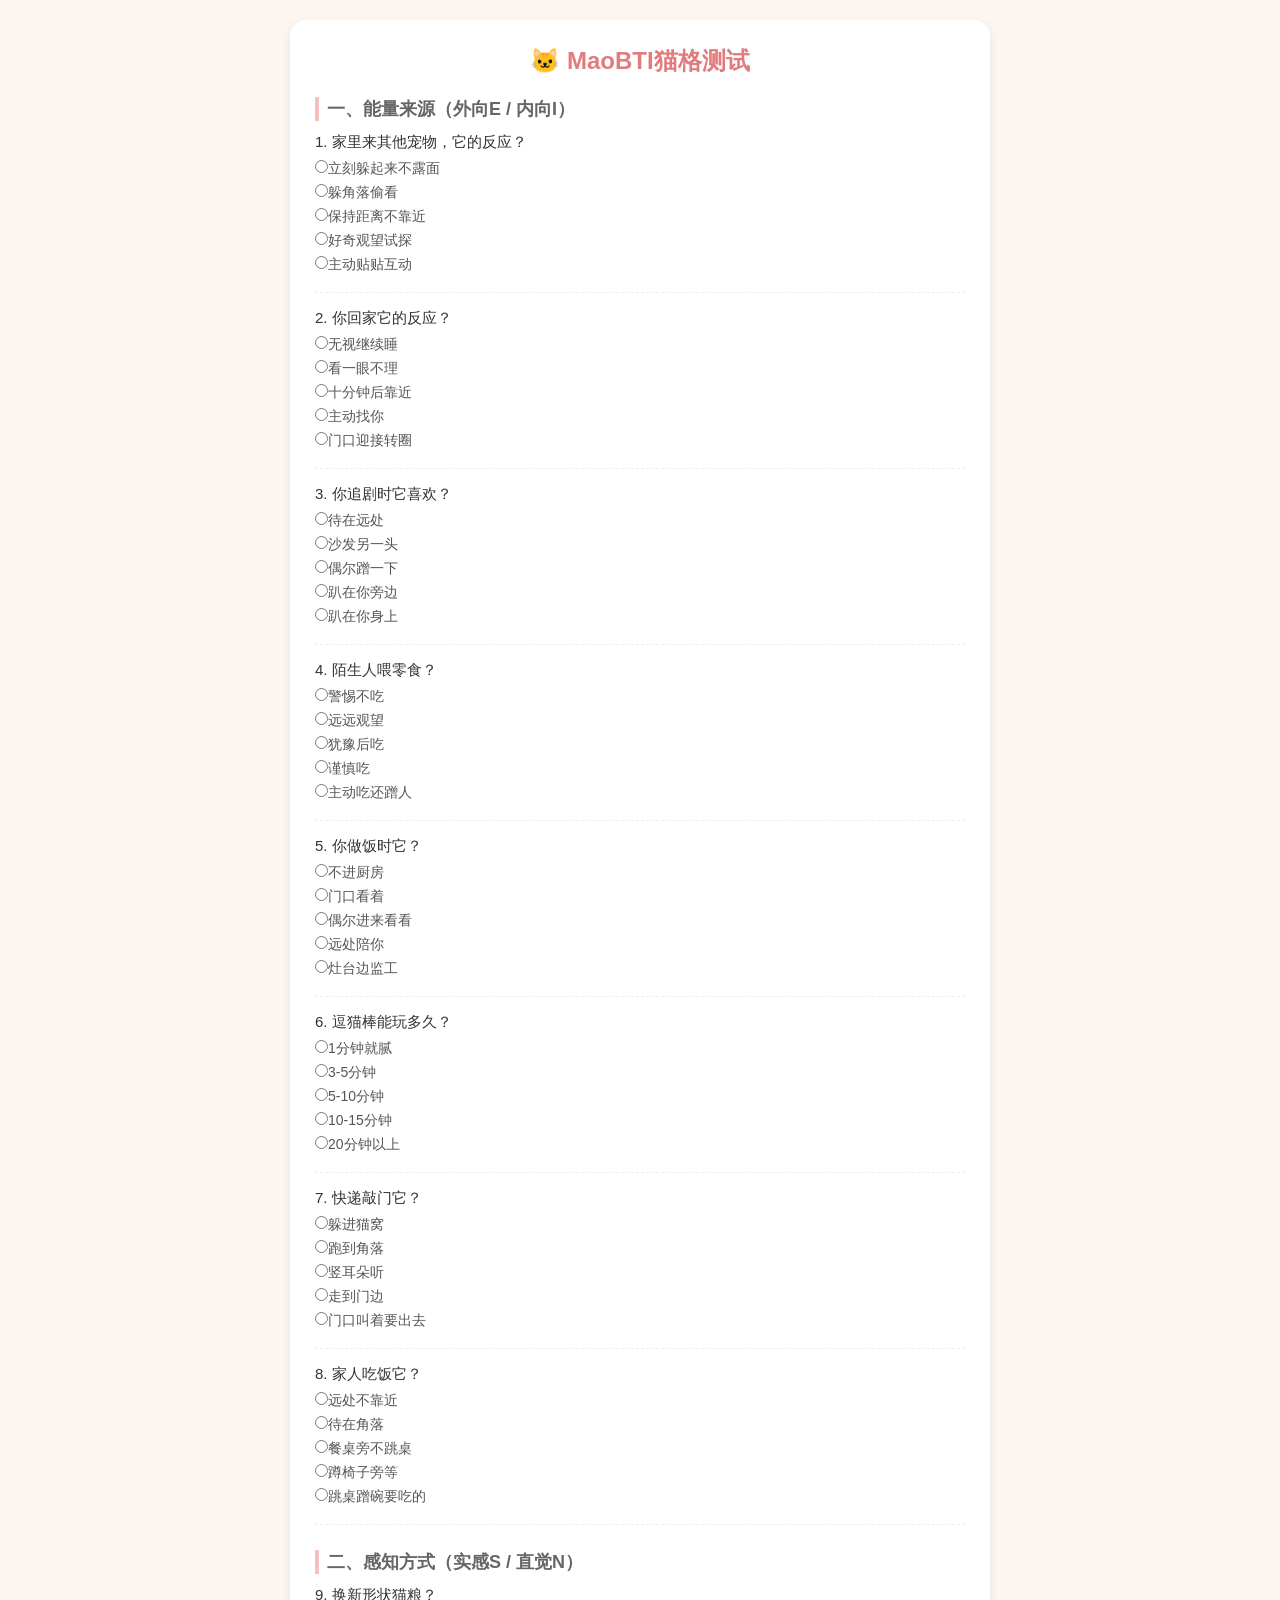
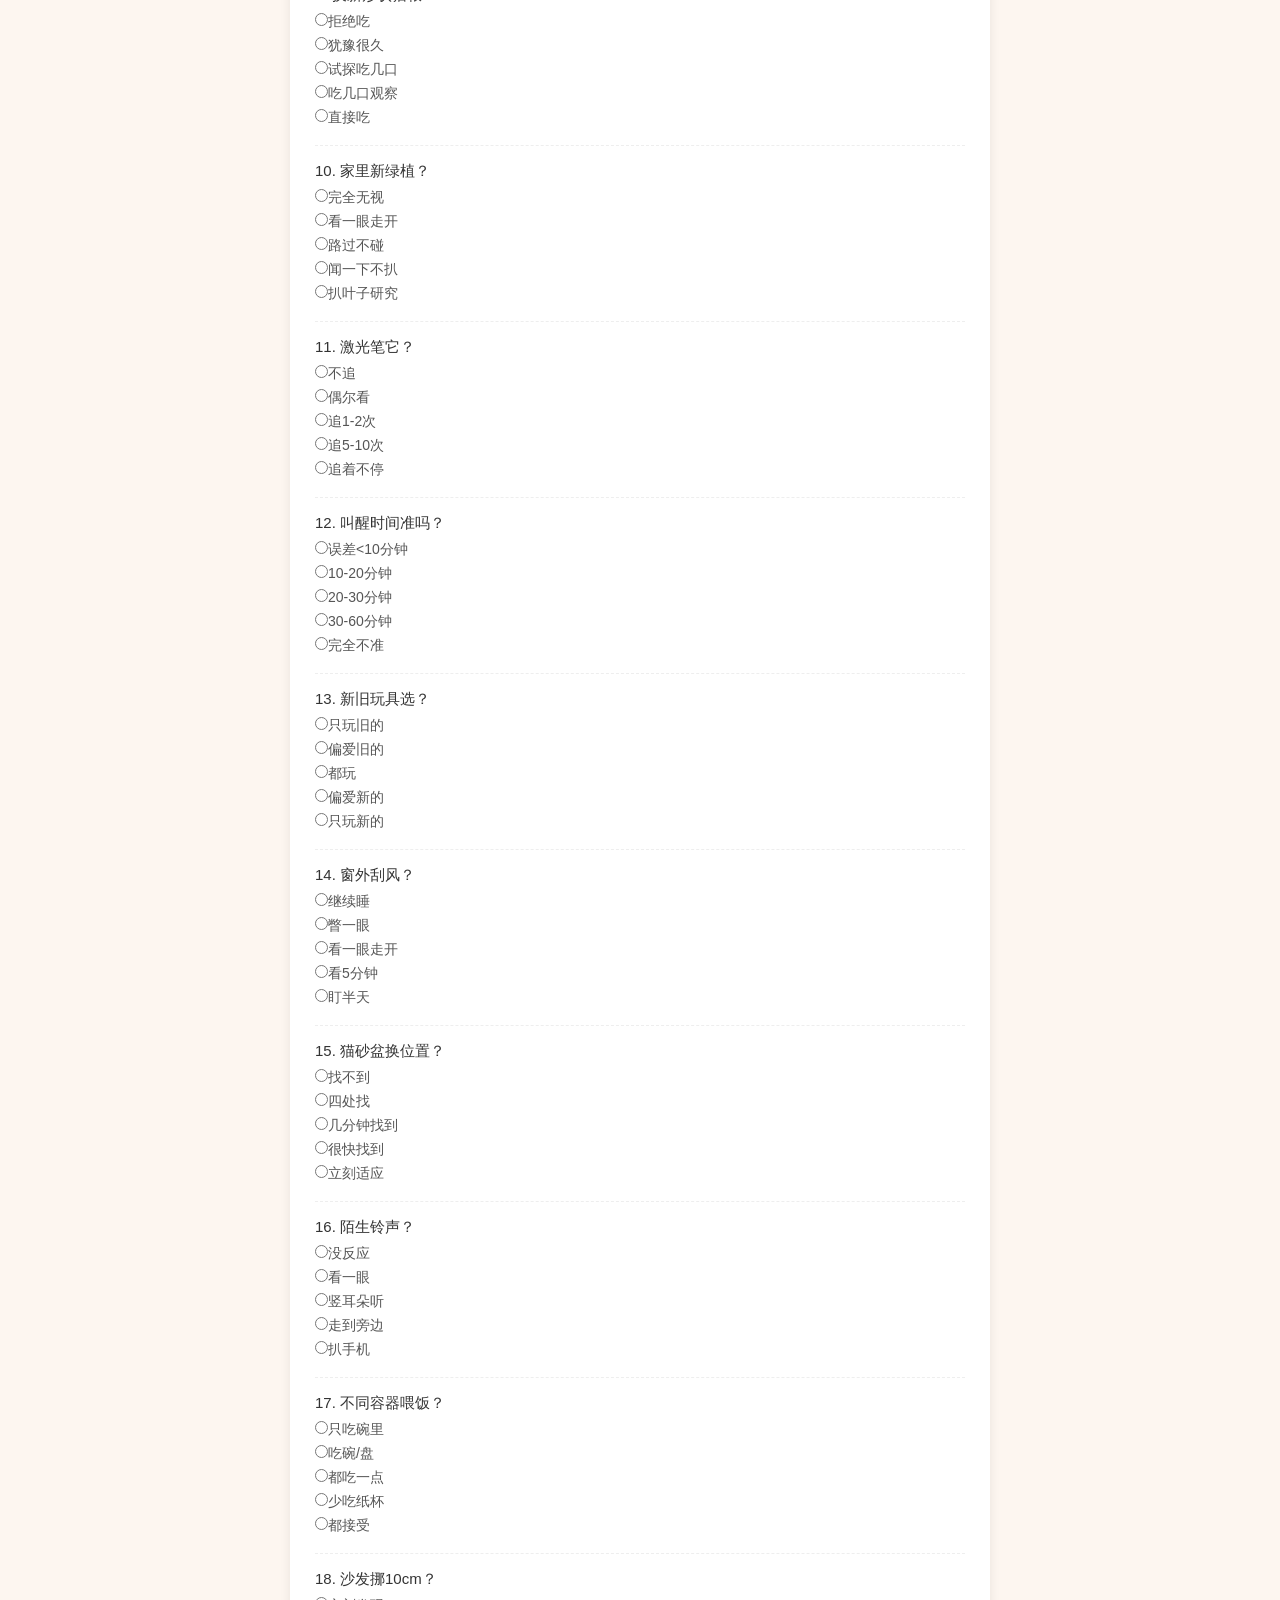
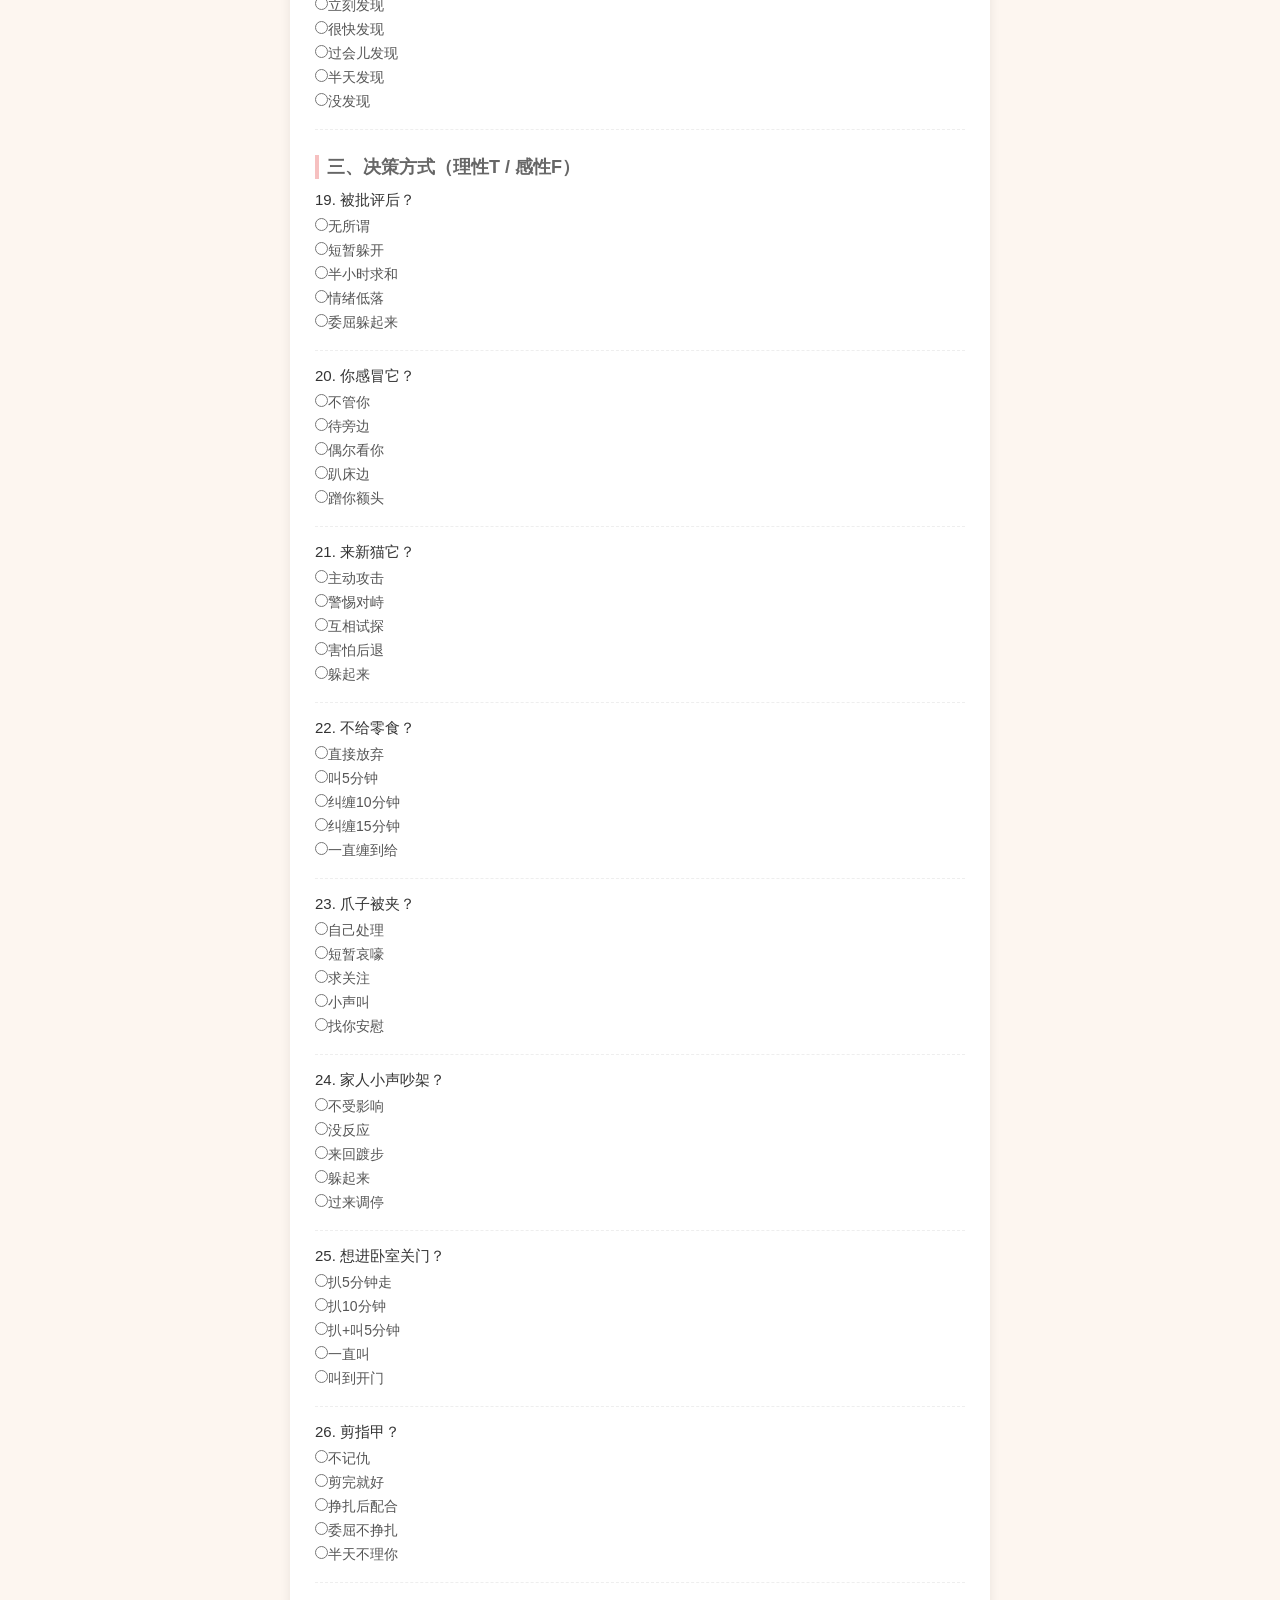
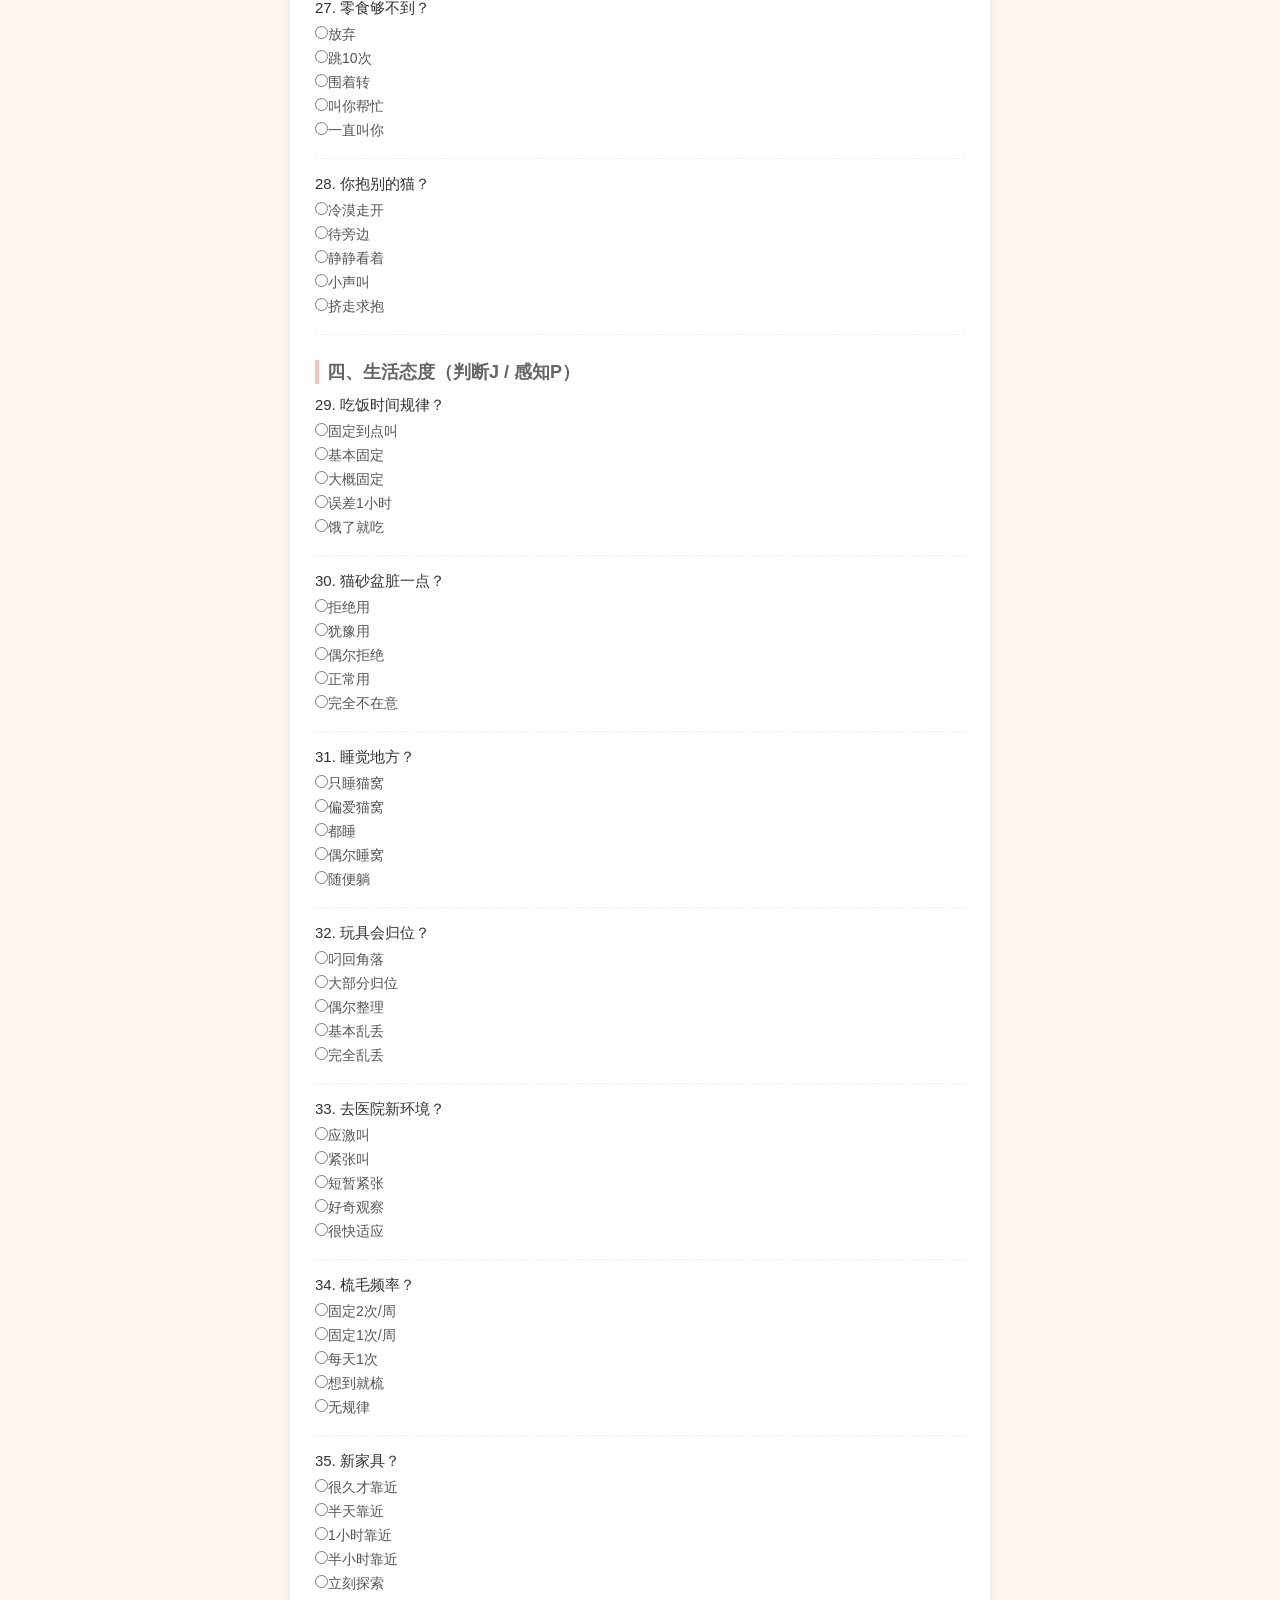
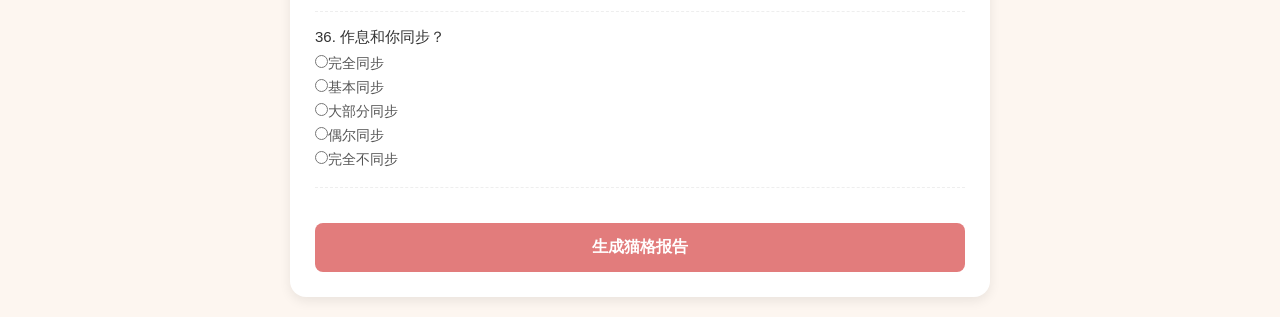
==== index.html @ 95d7d0ea "Add files via upload" ====
<!DOCTYPE html>
<html lang="zh-CN">
<head>
<meta charset="UTF-8">
<meta name="viewport" content="width=device-width, initial-scale=1.0">
<title>MaoBTI猫格测试</title>
<link rel="stylesheet" href="style.css">
</head>
<body>
<div class="box">
<h1>🐱 MaoBTI猫格测试</h1>
<form id="catForm">

<div class="part">
<h2>一、能量来源（外向E / 内向I）</h2>
<div class="q"><p>1. 家里来其他宠物，它的反应？</p>
<label><input type="radio" name="E1" value="1" required>立刻躲起来不露面</label>
<label><input type="radio" name="E1" value="2">躲角落偷看</label>
<label><input type="radio" name="E1" value="3">保持距离不靠近</label>
<label><input type="radio" name="E1" value="4">好奇观望试探</label>
<label><input type="radio" name="E1" value="5">主动贴贴互动</label></div>

<div class="q"><p>2. 你回家它的反应？</p>
<label><input type="radio" name="E2" value="1">无视继续睡</label>
<label><input type="radio" name="E2" value="2">看一眼不理</label>
<label><input type="radio" name="E2" value="3">十分钟后靠近</label>
<label><input type="radio" name="E2" value="4">主动找你</label>
<label><input type="radio" name="E2" value="5">门口迎接转圈</label></div>

<div class="q"><p>3. 你追剧时它喜欢？</p>
<label><input type="radio" name="E3" value="1">待在远处</label>
<label><input type="radio" name="E3" value="2">沙发另一头</label>
<label><input type="radio" name="E3" value="3">偶尔蹭一下</label>
<label><input type="radio" name="E3" value="4">趴在你旁边</label>
<label><input type="radio" name="E3" value="5">趴在你身上</label></div>

<div class="q"><p>4. 陌生人喂零食？</p>
<label><input type="radio" name="E4" value="1">警惕不吃</label>
<label><input type="radio" name="E4" value="2">远远观望</label>
<label><input type="radio" name="E4" value="3">犹豫后吃</label>
<label><input type="radio" name="E4" value="4">谨慎吃</label>
<label><input type="radio" name="E4" value="5">主动吃还蹭人</label></div>

<div class="q"><p>5. 你做饭时它？</p>
<label><input type="radio" name="E5" value="1">不进厨房</label>
<label><input type="radio" name="E5" value="2">门口看着</label>
<label><input type="radio" name="E5" value="3">偶尔进来看看</label>
<label><input type="radio" name="E5" value="4">远处陪你</label>
<label><input type="radio" name="E5" value="5">灶台边监工</label></div>

<div class="q"><p>6. 逗猫棒能玩多久？</p>
<label><input type="radio" name="E6" value="1">1分钟就腻</label>
<label><input type="radio" name="E6" value="2">3-5分钟</label>
<label><input type="radio" name="E6" value="3">5-10分钟</label>
<label><input type="radio" name="E6" value="4">10-15分钟</label>
<label><input type="radio" name="E6" value="5">20分钟以上</label></div>

<div class="q"><p>7. 快递敲门它？</p>
<label><input type="radio" name="E7" value="1">躲进猫窝</label>
<label><input type="radio" name="E7" value="2">跑到角落</label>
<label><input type="radio" name="E7" value="3">竖耳朵听</label>
<label><input type="radio" name="E7" value="4">走到门边</label>
<label><input type="radio" name="E7" value="5">门口叫着要出去</label></div>

<div class="q"><p>8. 家人吃饭它？</p>
<label><input type="radio" name="E8" value="1">远处不靠近</label>
<label><input type="radio" name="E8" value="2">待在角落</label>
<label><input type="radio" name="E8" value="3">餐桌旁不跳桌</label>
<label><input type="radio" name="E8" value="4">蹲椅子旁等</label>
<label><input type="radio" name="E8" value="5">跳桌蹭碗要吃的</label></div>
</div>

<div class="part">
<h2>二、感知方式（实感S / 直觉N）</h2>
<div class="q"><p>9. 换新形状猫粮？</p>
<label><input type="radio" name="S1" value="1">拒绝吃</label>
<label><input type="radio" name="S1" value="2">犹豫很久</label>
<label><input type="radio" name="S1" value="3">试探吃几口</label>
<label><input type="radio" name="S1" value="4">吃几口观察</label>
<label><input type="radio" name="S1" value="5">直接吃</label></div>

<div class="q"><p>10. 家里新绿植？</p>
<label><input type="radio" name="S2" value="1">完全无视</label>
<label><input type="radio" name="S2" value="2">看一眼走开</label>
<label><input type="radio" name="S2" value="3">路过不碰</label>
<label><input type="radio" name="S2" value="4">闻一下不扒</label>
<label><input type="radio" name="S2" value="5">扒叶子研究</label></div>

<div class="q"><p>11. 激光笔它？</p>
<label><input type="radio" name="S3" value="1">不追</label>
<label><input type="radio" name="S3" value="2">偶尔看</label>
<label><input type="radio" name="S3" value="3">追1-2次</label>
<label><input type="radio" name="S3" value="4">追5-10次</label>
<label><input type="radio" name="S3" value="5">追着不停</label></div>

<div class="q"><p>12. 叫醒时间准吗？</p>
<label><input type="radio" name="S4" value="1">误差&lt;10分钟</label>
<label><input type="radio" name="S4" value="2">10-20分钟</label>
<label><input type="radio" name="S4" value="3">20-30分钟</label>
<label><input type="radio" name="S4" value="4">30-60分钟</label>
<label><input type="radio" name="S4" value="5">完全不准</label></div>

<div class="q"><p>13. 新旧玩具选？</p>
<label><input type="radio" name="S5" value="1">只玩旧的</label>
<label><input type="radio" name="S5" value="2">偏爱旧的</label>
<label><input type="radio" name="S5" value="3">都玩</label>
<label><input type="radio" name="S5" value="4">偏爱新的</label>
<label><input type="radio" name="S5" value="5">只玩新的</label></div>

<div class="q"><p>14. 窗外刮风？</p>
<label><input type="radio" name="S6" value="1">继续睡</label>
<label><input type="radio" name="S6" value="2">瞥一眼</label>
<label><input type="radio" name="S6" value="3">看一眼走开</label>
<label><input type="radio" name="S6" value="4">看5分钟</label>
<label><input type="radio" name="S6" value="5">盯半天</label></div>

<div class="q"><p>15. 猫砂盆换位置？</p>
<label><input type="radio" name="S7" value="1">找不到</label>
<label><input type="radio" name="S7" value="2">四处找</label>
<label><input type="radio" name="S7" value="3">几分钟找到</label>
<label><input type="radio" name="S7" value="4">很快找到</label>
<label><input type="radio" name="S7" value="5">立刻适应</label></div>

<div class="q"><p>16. 陌生铃声？</p>
<label><input type="radio" name="S8" value="1">没反应</label>
<label><input type="radio" name="S8" value="2">看一眼</label>
<label><input type="radio" name="S8" value="3">竖耳朵听</label>
<label><input type="radio" name="S8" value="4">走到旁边</label>
<label><input type="radio" name="S8" value="5">扒手机</label></div>

<div class="q"><p>17. 不同容器喂饭？</p>
<label><input type="radio" name="S9" value="1">只吃碗里</label>
<label><input type="radio" name="S9" value="2">吃碗/盘</label>
<label><input type="radio" name="S9" value="3">都吃一点</label>
<label><input type="radio" name="S9" value="4">少吃纸杯</label>
<label><input type="radio" name="S9" value="5">都接受</label></div>

<div class="q"><p>18. 沙发挪10cm？</p>
<label><input type="radio" name="S10" value="1">立刻发现</label>
<label><input type="radio" name="S10" value="2">很快发现</label>
<label><input type="radio" name="S10" value="3">过会儿发现</label>
<label><input type="radio" name="S10" value="4">半天发现</label>
<label><input type="radio" name="S10" value="5">没发现</label></div>
</div>

<div class="part">
<h2>三、决策方式（理性T / 感性F）</h2>
<div class="q"><p>19. 被批评后？</p>
<label><input type="radio" name="T1" value="1">无所谓</label>
<label><input type="radio" name="T1" value="2">短暂躲开</label>
<label><input type="radio" name="T1" value="3">半小时求和</label>
<label><input type="radio" name="T1" value="4">情绪低落</label>
<label><input type="radio" name="T1" value="5">委屈躲起来</label></div>

<div class="q"><p>20. 你感冒它？</p>
<label><input type="radio" name="T2" value="1">不管你</label>
<label><input type="radio" name="T2" value="2">待旁边</label>
<label><input type="radio" name="T2" value="3">偶尔看你</label>
<label><input type="radio" name="T2" value="4">趴床边</label>
<label><input type="radio" name="T2" value="5">蹭你额头</label></div>

<div class="q"><p>21. 来新猫它？</p>
<label><input type="radio" name="T3" value="1">主动攻击</label>
<label><input type="radio" name="T3" value="2">警惕对峙</label>
<label><input type="radio" name="T3" value="3">互相试探</label>
<label><input type="radio" name="T3" value="4">害怕后退</label>
<label><input type="radio" name="T3" value="5">躲起来</label></div>

<div class="q"><p>22. 不给零食？</p>
<label><input type="radio" name="T4" value="1">直接放弃</label>
<label><input type="radio" name="T4" value="2">叫5分钟</label>
<label><input type="radio" name="T4" value="3">纠缠10分钟</label>
<label><input type="radio" name="T4" value="4">纠缠15分钟</label>
<label><input type="radio" name="T4" value="5">一直缠到给</label></div>

<div class="q"><p>23. 爪子被夹？</p>
<label><input type="radio" name="T5" value="1">自己处理</label>
<label><input type="radio" name="T5" value="2">短暂哀嚎</label>
<label><input type="radio" name="T5" value="3">求关注</label>
<label><input type="radio" name="T5" value="4">小声叫</label>
<label><input type="radio" name="T5" value="5">找你安慰</label></div>

<div class="q"><p>24. 家人小声吵架？</p>
<label><input type="radio" name="T6" value="1">不受影响</label>
<label><input type="radio" name="T6" value="2">没反应</label>
<label><input type="radio" name="T6" value="3">来回踱步</label>
<label><input type="radio" name="T6" value="4">躲起来</label>
<label><input type="radio" name="T6" value="5">过来调停</label></div>

<div class="q"><p>25. 想进卧室关门？</p>
<label><input type="radio" name="T7" value="1">扒5分钟走</label>
<label><input type="radio" name="T7" value="2">扒10分钟</label>
<label><input type="radio" name="T7" value="3">扒+叫5分钟</label>
<label><input type="radio" name="T7" value="4">一直叫</label>
<label><input type="radio" name="T7" value="5">叫到开门</label></div>

<div class="q"><p>26. 剪指甲？</p>
<label><input type="radio" name="T8" value="1">不记仇</label>
<label><input type="radio" name="T8" value="2">剪完就好</label>
<label><input type="radio" name="T8" value="3">挣扎后配合</label>
<label><input type="radio" name="T8" value="4">委屈不挣扎</label>
<label><input type="radio" name="T8" value="5">半天不理你</label></div>

<div class="q"><p>27. 零食够不到？</p>
<label><input type="radio" name="T9" value="1">放弃</label>
<label><input type="radio" name="T9" value="2">跳10次</label>
<label><input type="radio" name="T9" value="3">围着转</label>
<label><input type="radio" name="T9" value="4">叫你帮忙</label>
<label><input type="radio" name="T9" value="5">一直叫你</label></div>

<div class="q"><p>28. 你抱别的猫？</p>
<label><input type="radio" name="T10" value="1">冷漠走开</label>
<label><input type="radio" name="T10" value="2">待旁边</label>
<label><input type="radio" name="T10" value="3">静静看着</label>
<label><input type="radio" name="T10" value="4">小声叫</label>
<label><input type="radio" name="T10" value="5">挤走求抱</label></div>
</div>

<div class="part">
<h2>四、生活态度（判断J / 感知P）</h2>
<div class="q"><p>29. 吃饭时间规律？</p>
<label><input type="radio" name="J1" value="1">固定到点叫</label>
<label><input type="radio" name="J1" value="2">基本固定</label>
<label><input type="radio" name="J1" value="3">大概固定</label>
<label><input type="radio" name="J1" value="4">误差1小时</label>
<label><input type="radio" name="J1" value="5">饿了就吃</label></div>

<div class="q"><p>30. 猫砂盆脏一点？</p>
<label><input type="radio" name="J2" value="1">拒绝用</label>
<label><input type="radio" name="J2" value="2">犹豫用</label>
<label><input type="radio" name="J2" value="3">偶尔拒绝</label>
<label><input type="radio" name="J2" value="4">正常用</label>
<label><input type="radio" name="J2" value="5">完全不在意</label></div>

<div class="q"><p>31. 睡觉地方？</p>
<label><input type="radio" name="J3" value="1">只睡猫窝</label>
<label><input type="radio" name="J3" value="2">偏爱猫窝</label>
<label><input type="radio" name="J3" value="3">都睡</label>
<label><input type="radio" name="J3" value="4">偶尔睡窝</label>
<label><input type="radio" name="J3" value="5">随便躺</label></div>

<div class="q"><p>32. 玩具会归位？</p>
<label><input type="radio" name="J4" value="1">叼回角落</label>
<label><input type="radio" name="J4" value="2">大部分归位</label>
<label><input type="radio" name="J4" value="3">偶尔整理</label>
<label><input type="radio" name="J4" value="4">基本乱丢</label>
<label><input type="radio" name="J4" value="5">完全乱丢</label></div>

<div class="q"><p>33. 去医院新环境？</p>
<label><input type="radio" name="J5" value="1">应激叫</label>
<label><input type="radio" name="J5" value="2">紧张叫</label>
<label><input type="radio" name="J5" value="3">短暂紧张</label>
<label><input type="radio" name="J5" value="4">好奇观察</label>
<label><input type="radio" name="J5" value="5">很快适应</label></div>

<div class="q"><p>34. 梳毛频率？</p>
<label><input type="radio" name="J6" value="1">固定2次/周</label>
<label><input type="radio" name="J6" value="2">固定1次/周</label>
<label><input type="radio" name="J6" value="3">每天1次</label>
<label><input type="radio" name="J6" value="4">想到就梳</label>
<label><input type="radio" name="J6" value="5">无规律</label></div>

<div class="q"><p>35. 新家具？</p>
<label><input type="radio" name="J7" value="1">很久才靠近</label>
<label><input type="radio" name="J7" value="2">半天靠近</label>
<label><input type="radio" name="J7" value="3">1小时靠近</label>
<label><input type="radio" name="J7" value="4">半小时靠近</label>
<label><input type="radio" name="J7" value="5">立刻探索</label></div>

<div class="q"><p>36. 作息和你同步？</p>
<label><input type="radio" name="J8" value="1">完全同步</label>
<label><input type="radio" name="J8" value="2">基本同步</label>
<label><input type="radio" name="J8" value="3">大部分同步</label>
<label><input type="radio" name="J8" value="4">偶尔同步</label>
<label><input type="radio" name="J8" value="5">完全不同步</label></div>
</div>

<button type="submit" class="submitBtn">生成猫格报告</button>
</form>
</div>
<script src="script.js"></script>
</body>
</html>
---- style.css ----
* {margin:0;padding:0;box-sizing:border-box;font-family:"PingFang SC","微软雅黑",sans-serif}
body {background:#fdf6f0;padding:20px 10px}
.box {max-width:700px;margin:0 auto;background:white;padding:25px;border-radius:16px;box-shadow:0 4px 12px rgba(0,0,0,0.08)}
.hide {display:none}
h1 {text-align:center;color:#e27c7c;margin-bottom:20px;font-size:24px}
.part {margin-bottom:25px}
.part h2 {color:#666;font-size:18px;margin-bottom:12px;padding-left:8px;border-left:4px solid #f6c0c0}
.q {margin-bottom:16px;padding-bottom:12px;border-bottom:1px dashed #eee}
.q p {color:#333;font-weight:500;margin-bottom:8px;font-size:15px}
.q label {display:block;margin:6px 0;color:#555;font-size:14px;cursor:pointer}
.submitBtn,.resetBtn {width:100%;background:#e27c7c;color:white;border:none;padding:14px;border-radius:8px;font-size:16px;font-weight:bold;cursor:pointer;margin-top:10px}
.submitBtn:hover,.resetBtn:hover {background:#d16666}
.resultCard {text-align:center}
.percentTxt {color:#999;margin:8px 0 20px;font-size:15px}
.bars {margin:20px 0}
.barItem {display:flex;align-items:center;margin:10px 0;font-size:14px}
.barItem span:first-child {width:40px;text-align:left;color:#666}
.barBg {flex:1;height:12px;background:#f0f0f0;border-radius:6px;margin:0 10px;overflow:hidden}
.bar {height:100%;background:#f6c0c0;border-radius:6px;transition:width 0.6s ease}
.barItem span:last-child {width:40px;text-align:right;color:#e27c7c;font-weight:bold}
.descBox,.suggestBox {background:#fef5f0;padding:15px;border-radius:8px;margin:15px 0;text-align:left}
.descBox h3,.suggestBox h3 {color:#e27c7c;margin-bottom:8px;font-size:16px}
.descBox p,.suggestBox p {color:#555;line-height:1.6;font-size:14px}
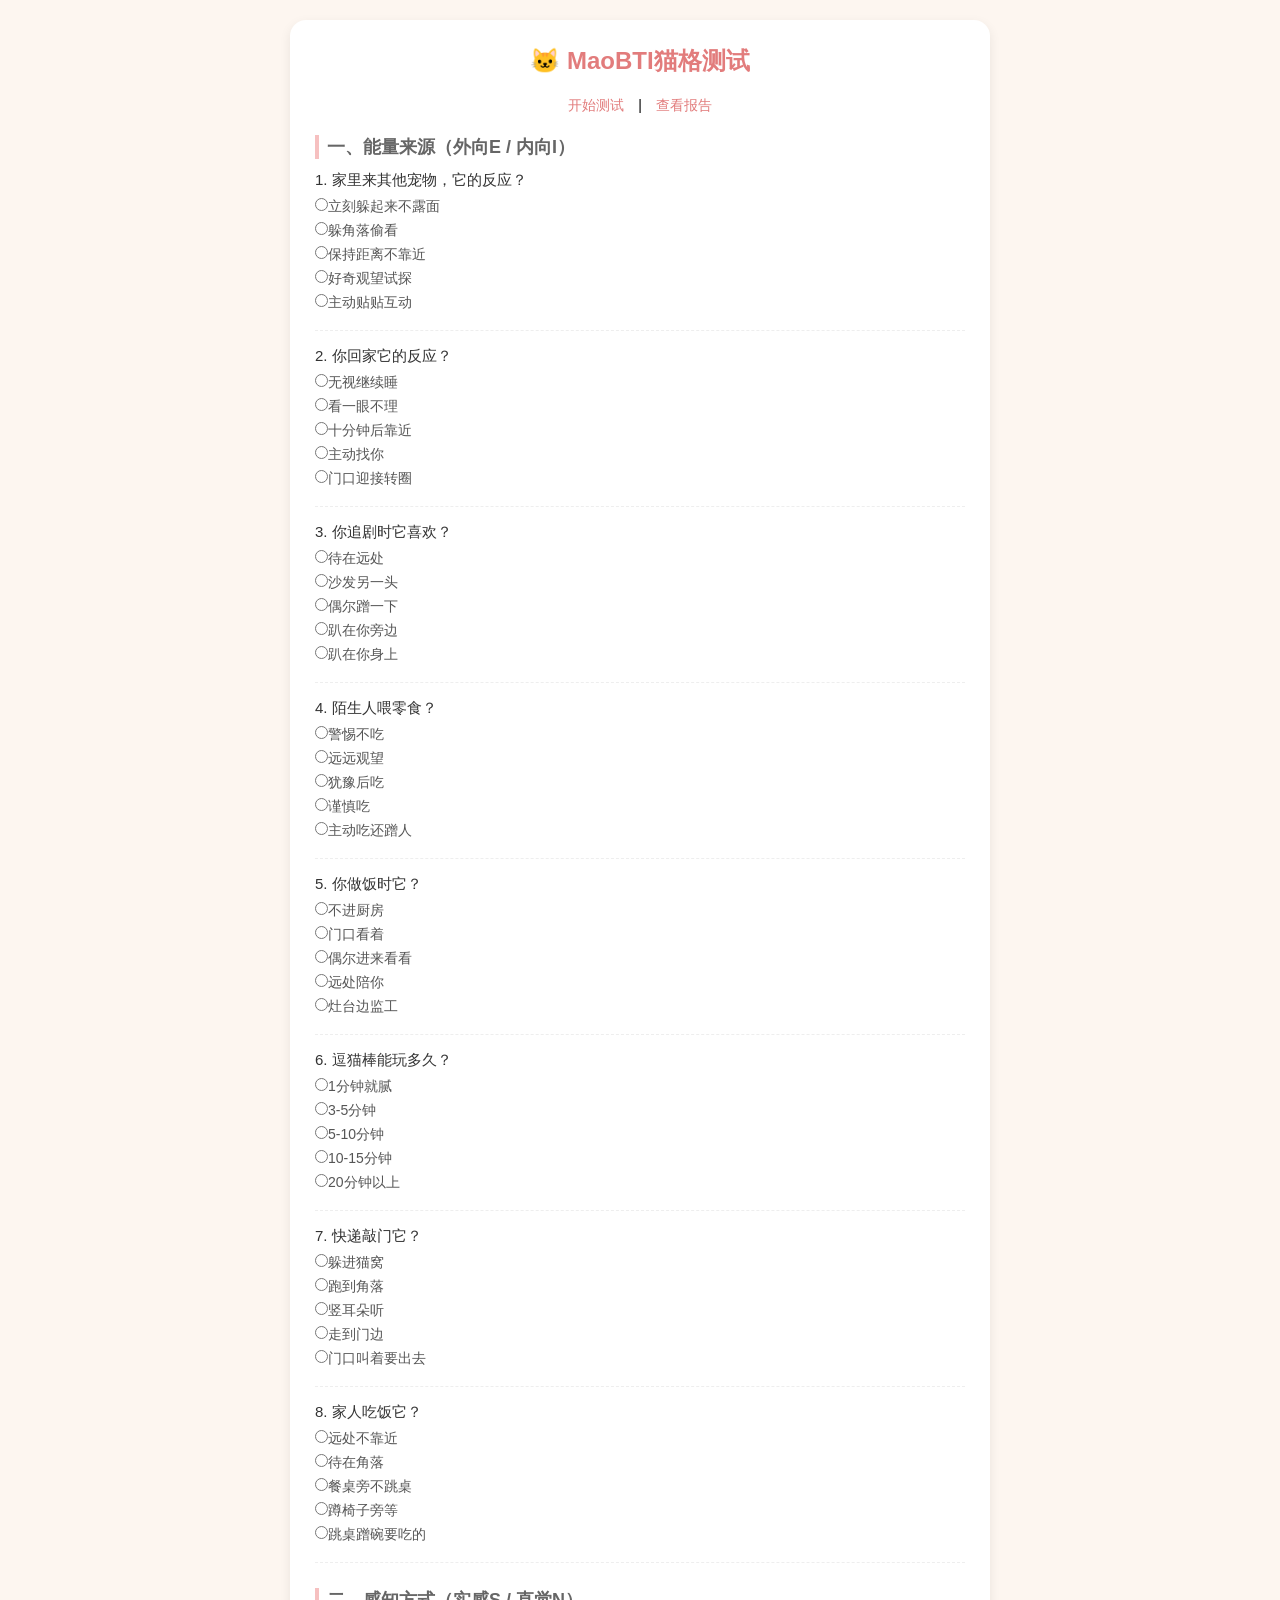
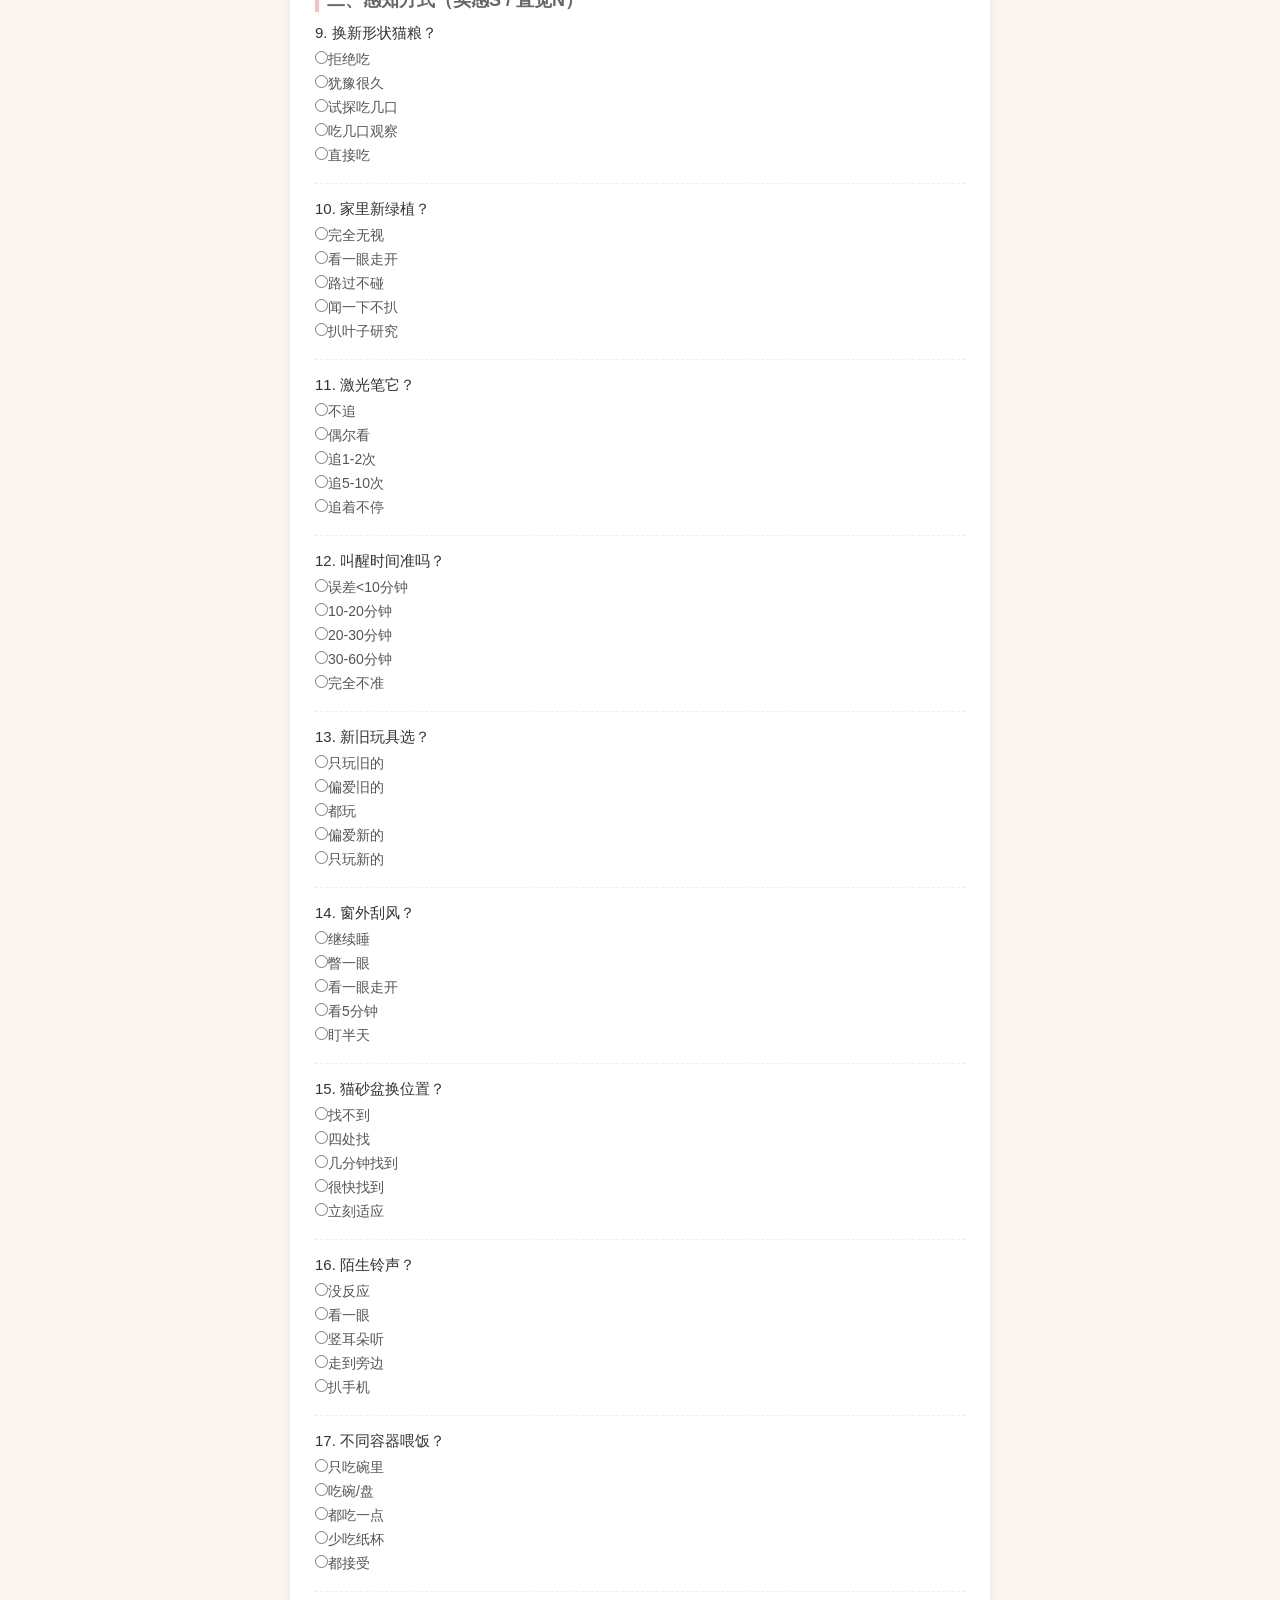
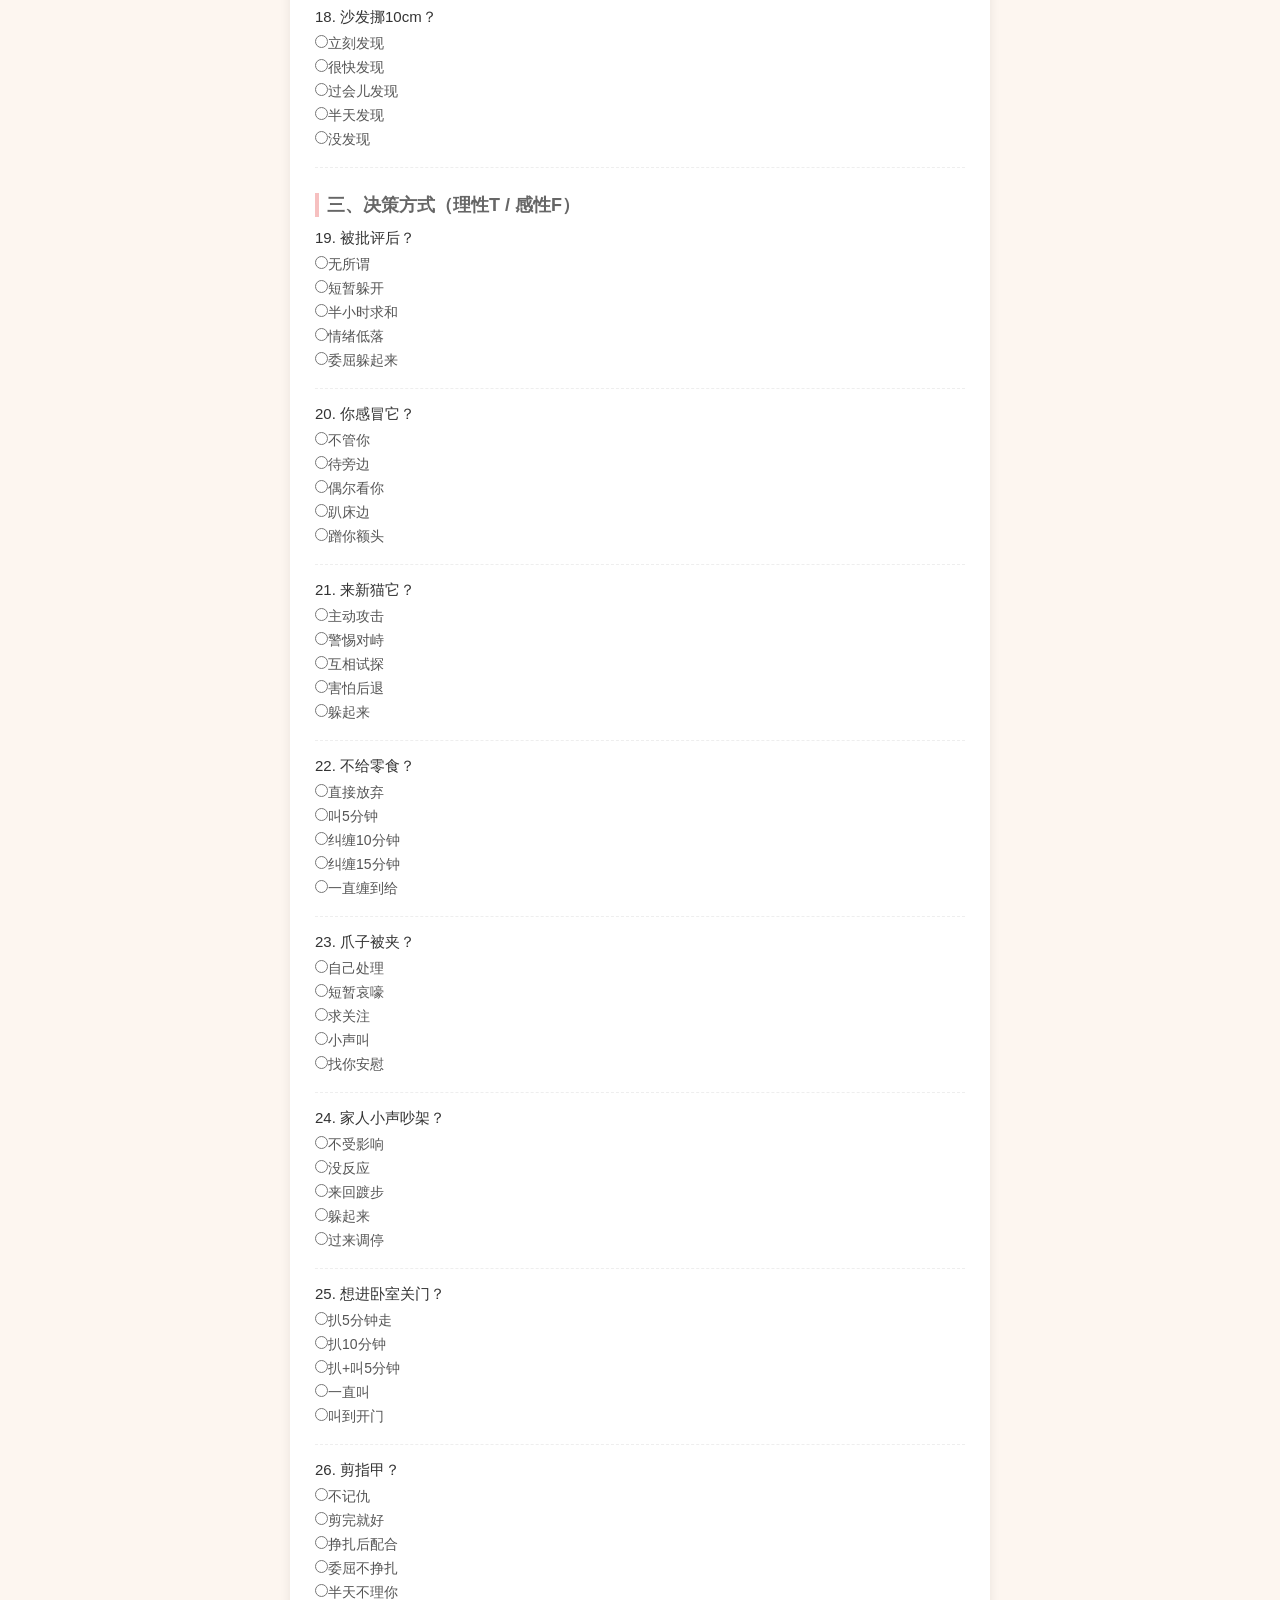
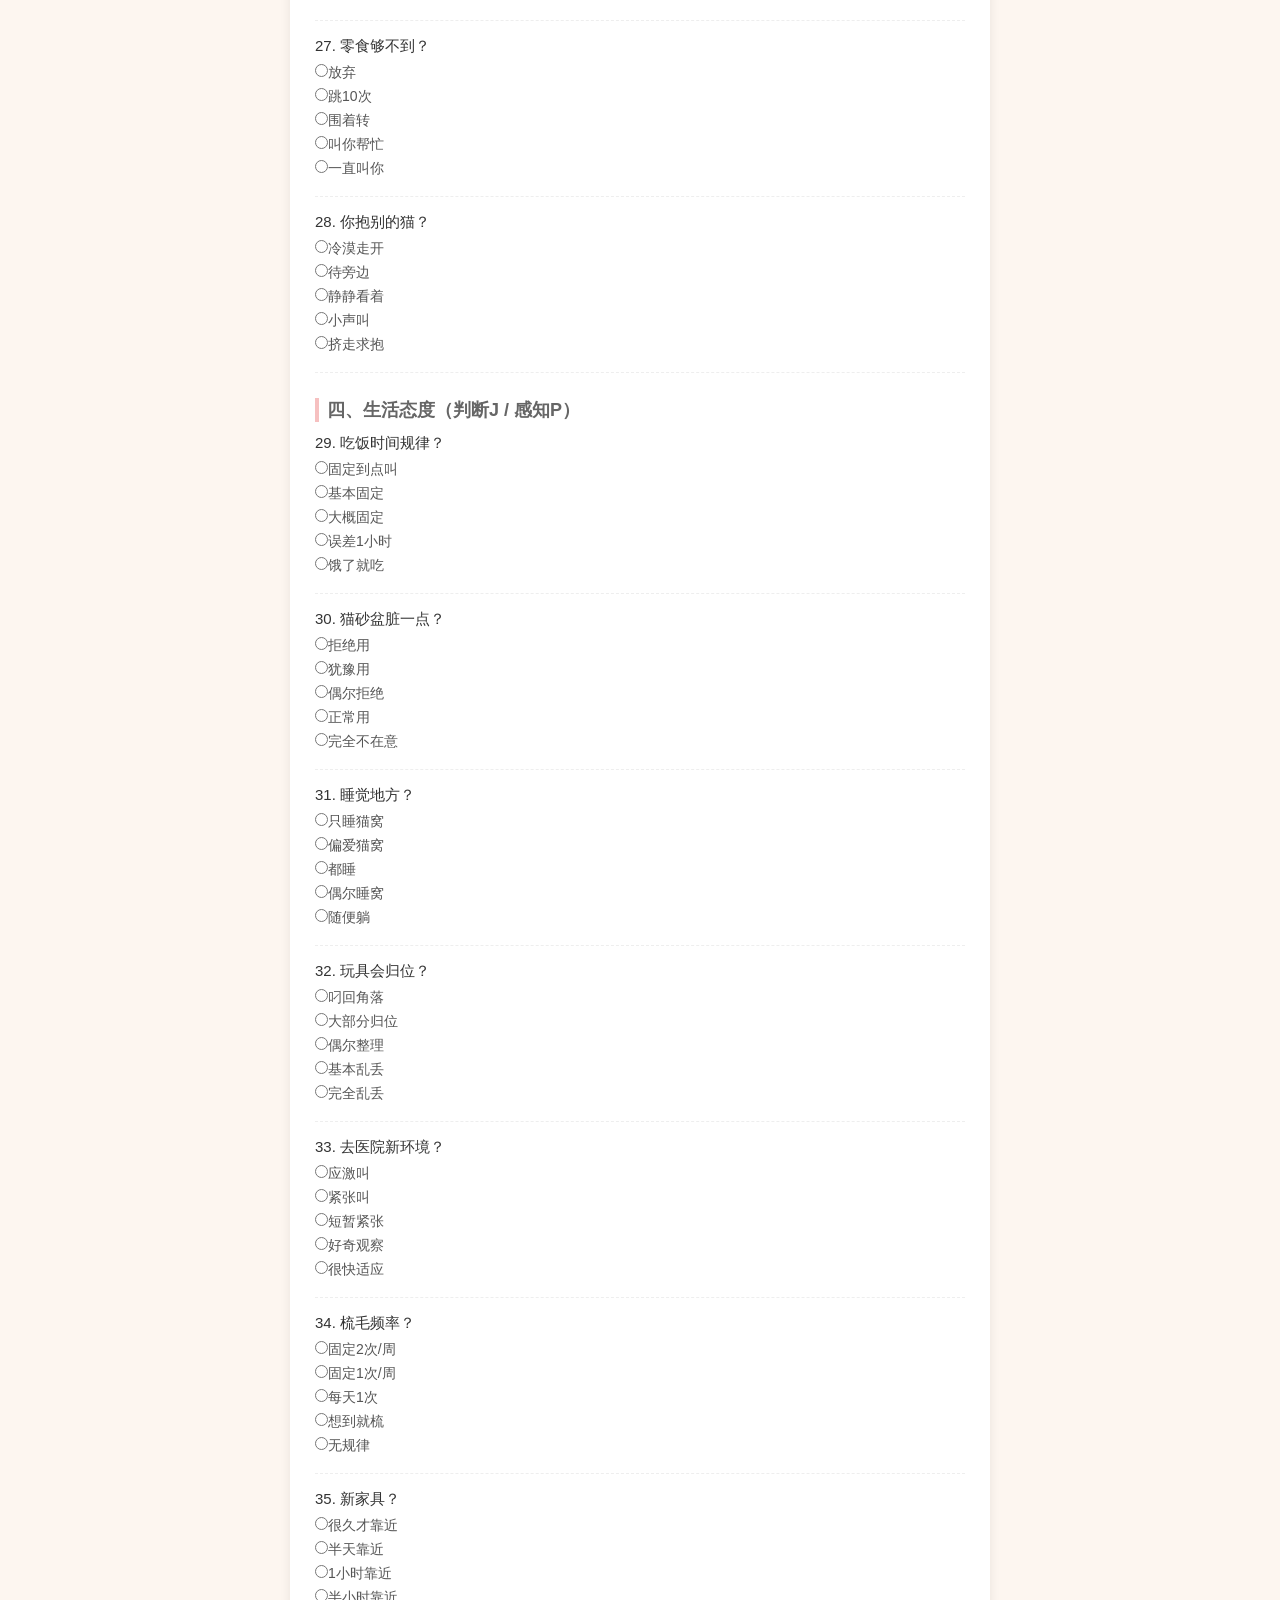
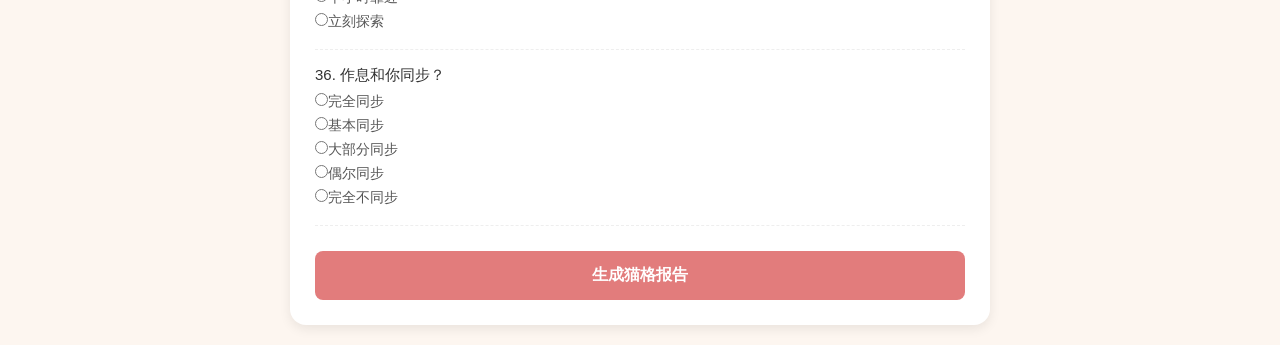
==== commit 43631f8f: "Add files via upload" ====
--- a/index.html
+++ b/index.html
@@ -8,275 +8,70 @@
 </head>
 <body>
 <div class="box">
-<h1>🐱 MaoBTI猫格测试</h1>
-<form id="catForm">
+  <h1>🐱 MaoBTI猫格测试</h1>
 
-<div class="part">
-<h2>一、能量来源（外向E / 内向I）</h2>
-<div class="q"><p>1. 家里来其他宠物，它的反应？</p>
-<label><input type="radio" name="E1" value="1" required>立刻躲起来不露面</label>
-<label><input type="radio" name="E1" value="2">躲角落偷看</label>
-<label><input type="radio" name="E1" value="3">保持距离不靠近</label>
-<label><input type="radio" name="E1" value="4">好奇观望试探</label>
-<label><input type="radio" name="E1" value="5">主动贴贴互动</label></div>
+  <!-- 导航（按你查到的标准格式） -->
+  <nav>
+    <a href="index.html">开始测试</a> |
+    <a href="result.html">查看报告</a>
+  </nav>
 
-<div class="q"><p>2. 你回家它的反应？</p>
-<label><input type="radio" name="E2" value="1">无视继续睡</label>
-<label><input type="radio" name="E2" value="2">看一眼不理</label>
-<label><input type="radio" name="E2" value="3">十分钟后靠近</label>
-<label><input type="radio" name="E2" value="4">主动找你</label>
-<label><input type="radio" name="E2" value="5">门口迎接转圈</label></div>
+  <form id="catForm">
+    <div class="part">
+      <h2>一、能量来源（外向E / 内向I）</h2>
+      <div class="q"><p>1. 家里来其他宠物，它的反应？</p><label><input type="radio" name="E1" value="1" required>立刻躲起来不露面</label><label><input type="radio" name="E1" value="2">躲角落偷看</label><label><input type="radio" name="E1" value="3">保持距离不靠近</label><label><input type="radio" name="E1" value="4">好奇观望试探</label><label><input type="radio" name="E1" value="5">主动贴贴互动</label></div>
+      <div class="q"><p>2. 你回家它的反应？</p><label><input type="radio" name="E2" value="1">无视继续睡</label><label><input type="radio" name="E2" value="2">看一眼不理</label><label><input type="radio" name="E2" value="3">十分钟后靠近</label><label><input type="radio" name="E2" value="4">主动找你</label><label><input type="radio" name="E2" value="5">门口迎接转圈</label></div>
+      <div class="q"><p>3. 你追剧时它喜欢？</p><label><input type="radio" name="E3" value="1">待在远处</label><label><input type="radio" name="E3" value="2">沙发另一头</label><label><input type="radio" name="E3" value="3">偶尔蹭一下</label><label><input type="radio" name="E3" value="4">趴在你旁边</label><label><input type="radio" name="E3" value="5">趴在你身上</label></div>
+      <div class="q"><p>4. 陌生人喂零食？</p><label><input type="radio" name="E4" value="1">警惕不吃</label><label><input type="radio" name="E4" value="2">远远观望</label><label><input type="radio" name="E4" value="3">犹豫后吃</label><label><input type="radio" name="E4" value="4">谨慎吃</label><label><input type="radio" name="E4" value="5">主动吃还蹭人</label></div>
+      <div class="q"><p>5. 你做饭时它？</p><label><input type="radio" name="E5" value="1">不进厨房</label><label><input type="radio" name="E5" value="2">门口看着</label><label><input type="radio" name="E5" value="3">偶尔进来看看</label><label><input type="radio" name="E5" value="4">远处陪你</label><label><input type="radio" name="E5" value="5">灶台边监工</label></div>
+      <div class="q"><p>6. 逗猫棒能玩多久？</p><label><input type="radio" name="E6" value="1">1分钟就腻</label><label><input type="radio" name="E6" value="2">3-5分钟</label><label><input type="radio" name="E6" value="3">5-10分钟</label><label><input type="radio" name="E6" value="4">10-15分钟</label><label><input type="radio" name="E6" value="5">20分钟以上</label></div>
+      <div class="q"><p>7. 快递敲门它？</p><label><input type="radio" name="E7" value="1">躲进猫窝</label><label><input type="radio" name="E7" value="2">跑到角落</label><label><input type="radio" name="E7" value="3">竖耳朵听</label><label><input type="radio" name="E7" value="4">走到门边</label><label><input type="radio" name="E7" value="5">门口叫着要出去</label></div>
+      <div class="q"><p>8. 家人吃饭它？</p><label><input type="radio" name="E8" value="1">远处不靠近</label><label><input type="radio" name="E8" value="2">待在角落</label><label><input type="radio" name="E8" value="3">餐桌旁不跳桌</label><label><input type="radio" name="E8" value="4">蹲椅子旁等</label><label><input type="radio" name="E8" value="5">跳桌蹭碗要吃的</label></div>
+    </div>
 
-<div class="q"><p>3. 你追剧时它喜欢？</p>
-<label><input type="radio" name="E3" value="1">待在远处</label>
-<label><input type="radio" name="E3" value="2">沙发另一头</label>
-<label><input type="radio" name="E3" value="3">偶尔蹭一下</label>
-<label><input type="radio" name="E3" value="4">趴在你旁边</label>
-<label><input type="radio" name="E3" value="5">趴在你身上</label></div>
+    <div class="part">
+      <h2>二、感知方式（实感S / 直觉N）</h2>
+      <div class="q"><p>9. 换新形状猫粮？</p><label><input type="radio" name="S1" value="1">拒绝吃</label><label><input type="radio" name="S1" value="2">犹豫很久</label><label><input type="radio" name="S1" value="3">试探吃几口</label><label><input type="radio" name="S1" value="4">吃几口观察</label><label><input type="radio" name="S1" value="5">直接吃</label></div>
+      <div class="q"><p>10. 家里新绿植？</p><label><input type="radio" name="S2" value="1">完全无视</label><label><input type="radio" name="S2" value="2">看一眼走开</label><label><input type="radio" name="S2" value="3">路过不碰</label><label><input type="radio" name="S2" value="4">闻一下不扒</label><label><input type="radio" name="S2" value="5">扒叶子研究</label></div>
+      <div class="q"><p>11. 激光笔它？</p><label><input type="radio" name="S3" value="1">不追</label><label><input type="radio" name="S3" value="2">偶尔看</label><label><input type="radio" name="S3" value="3">追1-2次</label><label><input type="radio" name="S3" value="4">追5-10次</label><label><input type="radio" name="S3" value="5">追着不停</label></div>
+      <div class="q"><p>12. 叫醒时间准吗？</p><label><input type="radio" name="S4" value="1">误差&lt;10分钟</label><label><input type="radio" name="S4" value="2">10-20分钟</label><label><input type="radio" name="S4" value="3">20-30分钟</label><label><input type="radio" name="S4" value="4">30-60分钟</label><label><input type="radio" name="S4" value="5">完全不准</label></div>
+      <div class="q"><p>13. 新旧玩具选？</p><label><input type="radio" name="S5" value="1">只玩旧的</label><label><input type="radio" name="S5" value="2">偏爱旧的</label><label><input type="radio" name="S5" value="3">都玩</label><label><input type="radio" name="S5" value="4">偏爱新的</label><label><input type="radio" name="S5" value="5">只玩新的</label></div>
+      <div class="q"><p>14. 窗外刮风？</p><label><input type="radio" name="S6" value="1">继续睡</label><label><input type="radio" name="S6" value="2">瞥一眼</label><label><input type="radio" name="S6" value="3">看一眼走开</label><label><input type="radio" name="S6" value="4">看5分钟</label><label><input type="radio" name="S6" value="5">盯半天</label></div>
+      <div class="q"><p>15. 猫砂盆换位置？</p><label><input type="radio" name="S7" value="1">找不到</label><label><input type="radio" name="S7" value="2">四处找</label><label><input type="radio" name="S7" value="3">几分钟找到</label><label><input type="radio" name="S7" value="4">很快找到</label><label><input type="radio" name="S7" value="5">立刻适应</label></div>
+      <div class="q"><p>16. 陌生铃声？</p><label><input type="radio" name="S8" value="1">没反应</label><label><input type="radio" name="S8" value="2">看一眼</label><label><input type="radio" name="S8" value="3">竖耳朵听</label><label><input type="radio" name="S8" value="4">走到旁边</label><label><input type="radio" name="S8" value="5">扒手机</label></div>
+      <div class="q"><p>17. 不同容器喂饭？</p><label><input type="radio" name="S9" value="1">只吃碗里</label><label><input type="radio" name="S9" value="2">吃碗/盘</label><label><input type="radio" name="S9" value="3">都吃一点</label><label><input type="radio" name="S9" value="4">少吃纸杯</label><label><input type="radio" name="S9" value="5">都接受</label></div>
+      <div class="q"><p>18. 沙发挪10cm？</p><label><input type="radio" name="S10" value="1">立刻发现</label><label><input type="radio" name="S10" value="2">很快发现</label><label><input type="radio" name="S10" value="3">过会儿发现</label><label><input type="radio" name="S10" value="4">半天发现</label><label><input type="radio" name="S10" value="5">没发现</label></div>
+    </div>
 
-<div class="q"><p>4. 陌生人喂零食？</p>
-<label><input type="radio" name="E4" value="1">警惕不吃</label>
-<label><input type="radio" name="E4" value="2">远远观望</label>
-<label><input type="radio" name="E4" value="3">犹豫后吃</label>
-<label><input type="radio" name="E4" value="4">谨慎吃</label>
-<label><input type="radio" name="E4" value="5">主动吃还蹭人</label></div>
+    <div class="part">
+      <h2>三、决策方式（理性T / 感性F）</h2>
+      <div class="q"><p>19. 被批评后？</p><label><input type="radio" name="T1" value="1">无所谓</label><label><input type="radio" name="T1" value="2">短暂躲开</label><label><input type="radio" name="T1" value="3">半小时求和</label><label><input type="radio" name="T1" value="4">情绪低落</label><label><input type="radio" name="T1" value="5">委屈躲起来</label></div>
+      <div class="q"><p>20. 你感冒它？</p><label><input type="radio" name="T2" value="1">不管你</label><label><input type="radio" name="T2" value="2">待旁边</label><label><input type="radio" name="T2" value="3">偶尔看你</label><label><input type="radio" name="T2" value="4">趴床边</label><label><input type="radio" name="T2" value="5">蹭你额头</label></div>
+      <div class="q"><p>21. 来新猫它？</p><label><input type="radio" name="T3" value="1">主动攻击</label><label><input type="radio" name="T3" value="2">警惕对峙</label><label><input type="radio" name="T3" value="3">互相试探</label><label><input type="radio" name="T3" value="4">害怕后退</label><label><input type="radio" name="T3" value="5">躲起来</label></div>
+      <div class="q"><p>22. 不给零食？</p><label><input type="radio" name="T4" value="1">直接放弃</label><label><input type="radio" name="T4" value="2">叫5分钟</label><label><input type="radio" name="T4" value="3">纠缠10分钟</label><label><input type="radio" name="T4" value="4">纠缠15分钟</label><label><input type="radio" name="T4" value="5">一直缠到给</label></div>
+      <div class="q"><p>23. 爪子被夹？</p><label><input type="radio" name="T5" value="1">自己处理</label><label><input type="radio" name="T5" value="2">短暂哀嚎</label><label><input type="radio" name="T5" value="3">求关注</label><label><input type="radio" name="T5" value="4">小声叫</label><label><input type="radio" name="T5" value="5">找你安慰</label></div>
+      <div class="q"><p>24. 家人小声吵架？</p><label><input type="radio" name="T6" value="1">不受影响</label><label><input type="radio" name="T6" value="2">没反应</label><label><input type="radio" name="T6" value="3">来回踱步</label><label><input type="radio" name="T6" value="4">躲起来</label><label><input type="radio" name="T6" value="5">过来调停</label></div>
+      <div class="q"><p>25. 想进卧室关门？</p><label><input type="radio" name="T7" value="1">扒5分钟走</label><label><input type="radio" name="T7" value="2">扒10分钟</label><label><input type="radio" name="T7" value="3">扒+叫5分钟</label><label><input type="radio" name="T7" value="4">一直叫</label><label><input type="radio" name="T7" value="5">叫到开门</label></div>
+      <div class="q"><p>26. 剪指甲？</p><label><input type="radio" name="T8" value="1">不记仇</label><label><input type="radio" name="T8" value="2">剪完就好</label><label><input type="radio" name="T8" value="3">挣扎后配合</label><label><input type="radio" name="T8" value="4">委屈不挣扎</label><label><input type="radio" name="T8" value="5">半天不理你</label></div>
+      <div class="q"><p>27. 零食够不到？</p><label><input type="radio" name="T9" value="1">放弃</label><label><input type="radio" name="T9" value="2">跳10次</label><label><input type="radio" name="T9" value="3">围着转</label><label><input type="radio" name="T9" value="4">叫你帮忙</label><label><input type="radio" name="T9" value="5">一直叫你</label></div>
+      <div class="q"><p>28. 你抱别的猫？</p><label><input type="radio" name="T10" value="1">冷漠走开</label><label><input type="radio" name="T10" value="2">待旁边</label><label><input type="radio" name="T10" value="3">静静看着</label><label><input type="radio" name="T10" value="4">小声叫</label><label><input type="radio" name="T10" value="5">挤走求抱</label></div>
+    </div>
 
-<div class="q"><p>5. 你做饭时它？</p>
-<label><input type="radio" name="E5" value="1">不进厨房</label>
-<label><input type="radio" name="E5" value="2">门口看着</label>
-<label><input type="radio" name="E5" value="3">偶尔进来看看</label>
-<label><input type="radio" name="E5" value="4">远处陪你</label>
-<label><input type="radio" name="E5" value="5">灶台边监工</label></div>
+    <div class="part">
+      <h2>四、生活态度（判断J / 感知P）</h2>
+      <div class="q"><p>29. 吃饭时间规律？</p><label><input type="radio" name="J1" value="1">固定到点叫</label><label><input type="radio" name="J1" value="2">基本固定</label><label><input type="radio" name="J1" value="3">大概固定</label><label><input type="radio" name="J1" value="4">误差1小时</label><label><input type="radio" name="J1" value="5">饿了就吃</label></div>
+      <div class="q"><p>30. 猫砂盆脏一点？</p><label><input type="radio" name="J2" value="1">拒绝用</label><label><input type="radio" name="J2" value="2">犹豫用</label><label><input type="radio" name="J2" value="3">偶尔拒绝</label><label><input type="radio" name="J2" value="4">正常用</label><label><input type="radio" name="J2" value="5">完全不在意</label></div>
+      <div class="q"><p>31. 睡觉地方？</p><label><input type="radio" name="J3" value="1">只睡猫窝</label><label><input type="radio" name="J3" value="2">偏爱猫窝</label><label><input type="radio" name="J3" value="3">都睡</label><label><input type="radio" name="J3" value="4">偶尔睡窝</label><label><input type="radio" name="J3" value="5">随便躺</label></div>
+      <div class="q"><p>32. 玩具会归位？</p><label><input type="radio" name="J4" value="1">叼回角落</label><label><input type="radio" name="J4" value="2">大部分归位</label><label><input type="radio" name="J4" value="3">偶尔整理</label><label><input type="radio" name="J4" value="4">基本乱丢</label><label><input type="radio" name="J4" value="5">完全乱丢</label></div>
+      <div class="q"><p>33. 去医院新环境？</p><label><input type="radio" name="J5" value="1">应激叫</label><label><input type="radio" name="J5" value="2">紧张叫</label><label><input type="radio" name="J5" value="3">短暂紧张</label><label><input type="radio" name="J5" value="4">好奇观察</label><label><input type="radio" name="J5" value="5">很快适应</label></div>
+      <div class="q"><p>34. 梳毛频率？</p><label><input type="radio" name="J6" value="1">固定2次/周</label><label><input type="radio" name="J6" value="2">固定1次/周</label><label><input type="radio" name="J6" value="3">每天1次</label><label><input type="radio" name="J6" value="4">想到就梳</label><label><input type="radio" name="J6" value="5">无规律</label></div>
+      <div class="q"><p>35. 新家具？</p><label><input type="radio" name="J7" value="1">很久才靠近</label><label><input type="radio" name="J7" value="2">半天靠近</label><label><input type="radio" name="J7" value="3">1小时靠近</label><label><input type="radio" name="J7" value="4">半小时靠近</label><label><input type="radio" name="J7" value="5">立刻探索</label></div>
+      <div class="q"><p>36. 作息和你同步？</p><label><input type="radio" name="J8" value="1">完全同步</label><label><input type="radio" name="J8" value="2">基本同步</label><label><input type="radio" name="J8" value="3">大部分同步</label><label><input type="radio" name="J8" value="4">偶尔同步</label><label><input type="radio" name="J8" value="5">完全不同步</label></div>
+    </div>
 
-<div class="q"><p>6. 逗猫棒能玩多久？</p>
-<label><input type="radio" name="E6" value="1">1分钟就腻</label>
-<label><input type="radio" name="E6" value="2">3-5分钟</label>
-<label><input type="radio" name="E6" value="3">5-10分钟</label>
-<label><input type="radio" name="E6" value="4">10-15分钟</label>
-<label><input type="radio" name="E6" value="5">20分钟以上</label></div>
-
-<div class="q"><p>7. 快递敲门它？</p>
-<label><input type="radio" name="E7" value="1">躲进猫窝</label>
-<label><input type="radio" name="E7" value="2">跑到角落</label>
-<label><input type="radio" name="E7" value="3">竖耳朵听</label>
-<label><input type="radio" name="E7" value="4">走到门边</label>
-<label><input type="radio" name="E7" value="5">门口叫着要出去</label></div>
-
-<div class="q"><p>8. 家人吃饭它？</p>
-<label><input type="radio" name="E8" value="1">远处不靠近</label>
-<label><input type="radio" name="E8" value="2">待在角落</label>
-<label><input type="radio" name="E8" value="3">餐桌旁不跳桌</label>
-<label><input type="radio" name="E8" value="4">蹲椅子旁等</label>
-<label><input type="radio" name="E8" value="5">跳桌蹭碗要吃的</label></div>
-</div>
-
-<div class="part">
-<h2>二、感知方式（实感S / 直觉N）</h2>
-<div class="q"><p>9. 换新形状猫粮？</p>
-<label><input type="radio" name="S1" value="1">拒绝吃</label>
-<label><input type="radio" name="S1" value="2">犹豫很久</label>
-<label><input type="radio" name="S1" value="3">试探吃几口</label>
-<label><input type="radio" name="S1" value="4">吃几口观察</label>
-<label><input type="radio" name="S1" value="5">直接吃</label></div>
-
-<div class="q"><p>10. 家里新绿植？</p>
-<label><input type="radio" name="S2" value="1">完全无视</label>
-<label><input type="radio" name="S2" value="2">看一眼走开</label>
-<label><input type="radio" name="S2" value="3">路过不碰</label>
-<label><input type="radio" name="S2" value="4">闻一下不扒</label>
-<label><input type="radio" name="S2" value="5">扒叶子研究</label></div>
-
-<div class="q"><p>11. 激光笔它？</p>
-<label><input type="radio" name="S3" value="1">不追</label>
-<label><input type="radio" name="S3" value="2">偶尔看</label>
-<label><input type="radio" name="S3" value="3">追1-2次</label>
-<label><input type="radio" name="S3" value="4">追5-10次</label>
-<label><input type="radio" name="S3" value="5">追着不停</label></div>
-
-<div class="q"><p>12. 叫醒时间准吗？</p>
-<label><input type="radio" name="S4" value="1">误差&lt;10分钟</label>
-<label><input type="radio" name="S4" value="2">10-20分钟</label>
-<label><input type="radio" name="S4" value="3">20-30分钟</label>
-<label><input type="radio" name="S4" value="4">30-60分钟</label>
-<label><input type="radio" name="S4" value="5">完全不准</label></div>
-
-<div class="q"><p>13. 新旧玩具选？</p>
-<label><input type="radio" name="S5" value="1">只玩旧的</label>
-<label><input type="radio" name="S5" value="2">偏爱旧的</label>
-<label><input type="radio" name="S5" value="3">都玩</label>
-<label><input type="radio" name="S5" value="4">偏爱新的</label>
-<label><input type="radio" name="S5" value="5">只玩新的</label></div>
-
-<div class="q"><p>14. 窗外刮风？</p>
-<label><input type="radio" name="S6" value="1">继续睡</label>
-<label><input type="radio" name="S6" value="2">瞥一眼</label>
-<label><input type="radio" name="S6" value="3">看一眼走开</label>
-<label><input type="radio" name="S6" value="4">看5分钟</label>
-<label><input type="radio" name="S6" value="5">盯半天</label></div>
-
-<div class="q"><p>15. 猫砂盆换位置？</p>
-<label><input type="radio" name="S7" value="1">找不到</label>
-<label><input type="radio" name="S7" value="2">四处找</label>
-<label><input type="radio" name="S7" value="3">几分钟找到</label>
-<label><input type="radio" name="S7" value="4">很快找到</label>
-<label><input type="radio" name="S7" value="5">立刻适应</label></div>
-
-<div class="q"><p>16. 陌生铃声？</p>
-<label><input type="radio" name="S8" value="1">没反应</label>
-<label><input type="radio" name="S8" value="2">看一眼</label>
-<label><input type="radio" name="S8" value="3">竖耳朵听</label>
-<label><input type="radio" name="S8" value="4">走到旁边</label>
-<label><input type="radio" name="S8" value="5">扒手机</label></div>
-
-<div class="q"><p>17. 不同容器喂饭？</p>
-<label><input type="radio" name="S9" value="1">只吃碗里</label>
-<label><input type="radio" name="S9" value="2">吃碗/盘</label>
-<label><input type="radio" name="S9" value="3">都吃一点</label>
-<label><input type="radio" name="S9" value="4">少吃纸杯</label>
-<label><input type="radio" name="S9" value="5">都接受</label></div>
-
-<div class="q"><p>18. 沙发挪10cm？</p>
-<label><input type="radio" name="S10" value="1">立刻发现</label>
-<label><input type="radio" name="S10" value="2">很快发现</label>
-<label><input type="radio" name="S10" value="3">过会儿发现</label>
-<label><input type="radio" name="S10" value="4">半天发现</label>
-<label><input type="radio" name="S10" value="5">没发现</label></div>
-</div>
-
-<div class="part">
-<h2>三、决策方式（理性T / 感性F）</h2>
-<div class="q"><p>19. 被批评后？</p>
-<label><input type="radio" name="T1" value="1">无所谓</label>
-<label><input type="radio" name="T1" value="2">短暂躲开</label>
-<label><input type="radio" name="T1" value="3">半小时求和</label>
-<label><input type="radio" name="T1" value="4">情绪低落</label>
-<label><input type="radio" name="T1" value="5">委屈躲起来</label></div>
-
-<div class="q"><p>20. 你感冒它？</p>
-<label><input type="radio" name="T2" value="1">不管你</label>
-<label><input type="radio" name="T2" value="2">待旁边</label>
-<label><input type="radio" name="T2" value="3">偶尔看你</label>
-<label><input type="radio" name="T2" value="4">趴床边</label>
-<label><input type="radio" name="T2" value="5">蹭你额头</label></div>
-
-<div class="q"><p>21. 来新猫它？</p>
-<label><input type="radio" name="T3" value="1">主动攻击</label>
-<label><input type="radio" name="T3" value="2">警惕对峙</label>
-<label><input type="radio" name="T3" value="3">互相试探</label>
-<label><input type="radio" name="T3" value="4">害怕后退</label>
-<label><input type="radio" name="T3" value="5">躲起来</label></div>
-
-<div class="q"><p>22. 不给零食？</p>
-<label><input type="radio" name="T4" value="1">直接放弃</label>
-<label><input type="radio" name="T4" value="2">叫5分钟</label>
-<label><input type="radio" name="T4" value="3">纠缠10分钟</label>
-<label><input type="radio" name="T4" value="4">纠缠15分钟</label>
-<label><input type="radio" name="T4" value="5">一直缠到给</label></div>
-
-<div class="q"><p>23. 爪子被夹？</p>
-<label><input type="radio" name="T5" value="1">自己处理</label>
-<label><input type="radio" name="T5" value="2">短暂哀嚎</label>
-<label><input type="radio" name="T5" value="3">求关注</label>
-<label><input type="radio" name="T5" value="4">小声叫</label>
-<label><input type="radio" name="T5" value="5">找你安慰</label></div>
-
-<div class="q"><p>24. 家人小声吵架？</p>
-<label><input type="radio" name="T6" value="1">不受影响</label>
-<label><input type="radio" name="T6" value="2">没反应</label>
-<label><input type="radio" name="T6" value="3">来回踱步</label>
-<label><input type="radio" name="T6" value="4">躲起来</label>
-<label><input type="radio" name="T6" value="5">过来调停</label></div>
-
-<div class="q"><p>25. 想进卧室关门？</p>
-<label><input type="radio" name="T7" value="1">扒5分钟走</label>
-<label><input type="radio" name="T7" value="2">扒10分钟</label>
-<label><input type="radio" name="T7" value="3">扒+叫5分钟</label>
-<label><input type="radio" name="T7" value="4">一直叫</label>
-<label><input type="radio" name="T7" value="5">叫到开门</label></div>
-
-<div class="q"><p>26. 剪指甲？</p>
-<label><input type="radio" name="T8" value="1">不记仇</label>
-<label><input type="radio" name="T8" value="2">剪完就好</label>
-<label><input type="radio" name="T8" value="3">挣扎后配合</label>
-<label><input type="radio" name="T8" value="4">委屈不挣扎</label>
-<label><input type="radio" name="T8" value="5">半天不理你</label></div>
-
-<div class="q"><p>27. 零食够不到？</p>
-<label><input type="radio" name="T9" value="1">放弃</label>
-<label><input type="radio" name="T9" value="2">跳10次</label>
-<label><input type="radio" name="T9" value="3">围着转</label>
-<label><input type="radio" name="T9" value="4">叫你帮忙</label>
-<label><input type="radio" name="T9" value="5">一直叫你</label></div>
-
-<div class="q"><p>28. 你抱别的猫？</p>
-<label><input type="radio" name="T10" value="1">冷漠走开</label>
-<label><input type="radio" name="T10" value="2">待旁边</label>
-<label><input type="radio" name="T10" value="3">静静看着</label>
-<label><input type="radio" name="T10" value="4">小声叫</label>
-<label><input type="radio" name="T10" value="5">挤走求抱</label></div>
-</div>
-
-<div class="part">
-<h2>四、生活态度（判断J / 感知P）</h2>
-<div class="q"><p>29. 吃饭时间规律？</p>
-<label><input type="radio" name="J1" value="1">固定到点叫</label>
-<label><input type="radio" name="J1" value="2">基本固定</label>
-<label><input type="radio" name="J1" value="3">大概固定</label>
-<label><input type="radio" name="J1" value="4">误差1小时</label>
-<label><input type="radio" name="J1" value="5">饿了就吃</label></div>
-
-<div class="q"><p>30. 猫砂盆脏一点？</p>
-<label><input type="radio" name="J2" value="1">拒绝用</label>
-<label><input type="radio" name="J2" value="2">犹豫用</label>
-<label><input type="radio" name="J2" value="3">偶尔拒绝</label>
-<label><input type="radio" name="J2" value="4">正常用</label>
-<label><input type="radio" name="J2" value="5">完全不在意</label></div>
-
-<div class="q"><p>31. 睡觉地方？</p>
-<label><input type="radio" name="J3" value="1">只睡猫窝</label>
-<label><input type="radio" name="J3" value="2">偏爱猫窝</label>
-<label><input type="radio" name="J3" value="3">都睡</label>
-<label><input type="radio" name="J3" value="4">偶尔睡窝</label>
-<label><input type="radio" name="J3" value="5">随便躺</label></div>
-
-<div class="q"><p>32. 玩具会归位？</p>
-<label><input type="radio" name="J4" value="1">叼回角落</label>
-<label><input type="radio" name="J4" value="2">大部分归位</label>
-<label><input type="radio" name="J4" value="3">偶尔整理</label>
-<label><input type="radio" name="J4" value="4">基本乱丢</label>
-<label><input type="radio" name="J4" value="5">完全乱丢</label></div>
-
-<div class="q"><p>33. 去医院新环境？</p>
-<label><input type="radio" name="J5" value="1">应激叫</label>
-<label><input type="radio" name="J5" value="2">紧张叫</label>
-<label><input type="radio" name="J5" value="3">短暂紧张</label>
-<label><input type="radio" name="J5" value="4">好奇观察</label>
-<label><input type="radio" name="J5" value="5">很快适应</label></div>
-
-<div class="q"><p>34. 梳毛频率？</p>
-<label><input type="radio" name="J6" value="1">固定2次/周</label>
-<label><input type="radio" name="J6" value="2">固定1次/周</label>
-<label><input type="radio" name="J6" value="3">每天1次</label>
-<label><input type="radio" name="J6" value="4">想到就梳</label>
-<label><input type="radio" name="J6" value="5">无规律</label></div>
-
-<div class="q"><p>35. 新家具？</p>
-<label><input type="radio" name="J7" value="1">很久才靠近</label>
-<label><input type="radio" name="J7" value="2">半天靠近</label>
-<label><input type="radio" name="J7" value="3">1小时靠近</label>
-<label><input type="radio" name="J7" value="4">半小时靠近</label>
-<label><input type="radio" name="J7" value="5">立刻探索</label></div>
-
-<div class="q"><p>36. 作息和你同步？</p>
-<label><input type="radio" name="J8" value="1">完全同步</label>
-<label><input type="radio" name="J8" value="2">基本同步</label>
-<label><input type="radio" name="J8" value="3">大部分同步</label>
-<label><input type="radio" name="J8" value="4">偶尔同步</label>
-<label><input type="radio" name="J8" value="5">完全不同步</label></div>
-</div>
-
-<button type="submit" class="submitBtn">生成猫格报告</button>
-</form>
+    <!-- 关键：按钮改成链接跳转（按你查到的方案） -->
+    <a href="result.html" class="submitBtn">生成猫格报告</a>
+  </form>
 </div>
 <script src="script.js"></script>
 </body>
--- a/style.css
+++ b/style.css
@@ -1,6 +1,9 @@
 * {margin:0;padding:0;box-sizing:border-box;font-family:"PingFang SC","微软雅黑",sans-serif}
 body {background:#fdf6f0;padding:20px 10px}
 .box {max-width:700px;margin:0 auto;background:white;padding:25px;border-radius:16px;box-shadow:0 4px 12px rgba(0,0,0,0.08)}
+nav {text-align:center;margin-bottom:20px;font-size:14px}
+nav a {margin:0 10px;color:#e27c7c;text-decoration:none}
+nav a:hover {text-decoration:underline}
 .hide {display:none}
 h1 {text-align:center;color:#e27c7c;margin-bottom:20px;font-size:24px}
 .part {margin-bottom:25px}
@@ -8,7 +11,7 @@
 .q {margin-bottom:16px;padding-bottom:12px;border-bottom:1px dashed #eee}
 .q p {color:#333;font-weight:500;margin-bottom:8px;font-size:15px}
 .q label {display:block;margin:6px 0;color:#555;font-size:14px;cursor:pointer}
-.submitBtn,.resetBtn {width:100%;background:#e27c7c;color:white;border:none;padding:14px;border-radius:8px;font-size:16px;font-weight:bold;cursor:pointer;margin-top:10px}
+.submitBtn,.resetBtn {display:block;width:100%;text-align:center;background:#e27c7c;color:white;border:none;padding:14px;border-radius:8px;font-size:16px;font-weight:bold;cursor:pointer;margin-top:10px;text-decoration:none}
 .submitBtn:hover,.resetBtn:hover {background:#d16666}
 .resultCard {text-align:center}
 .percentTxt {color:#999;margin:8px 0 20px;font-size:15px}
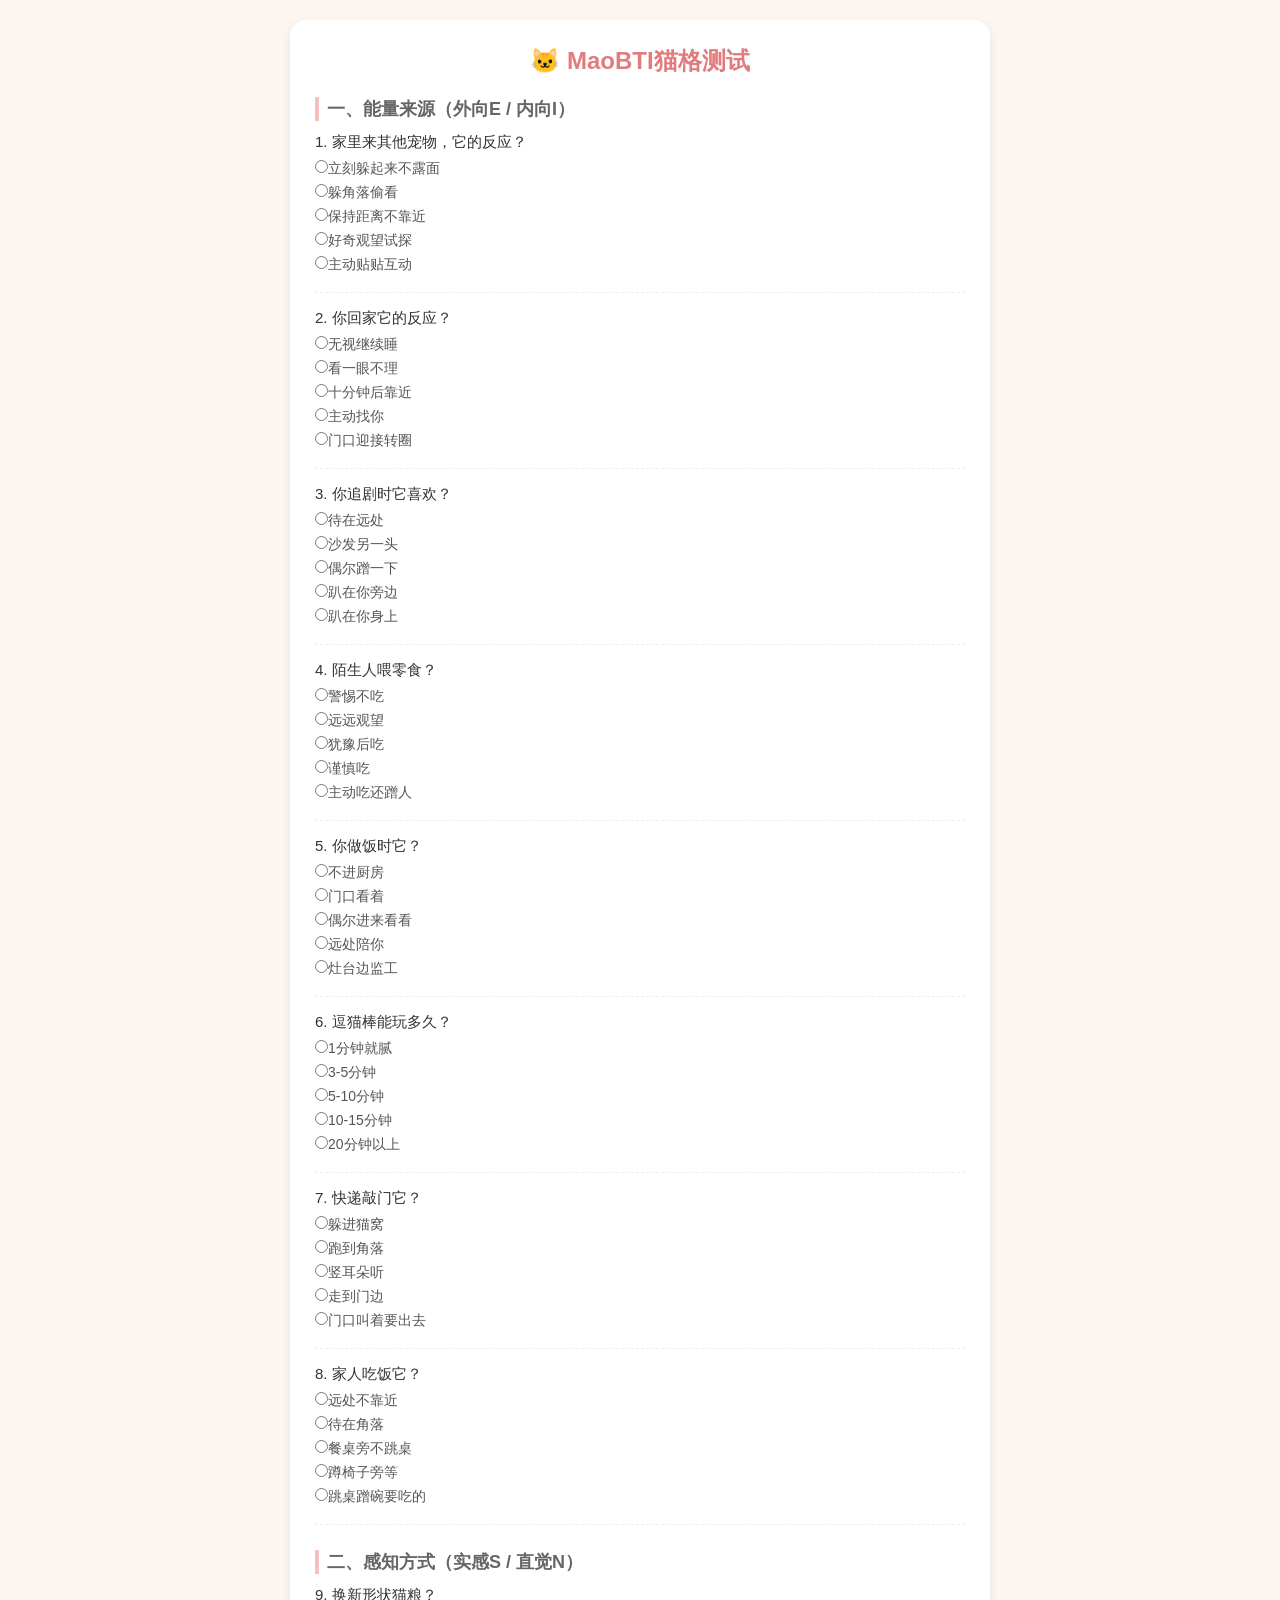
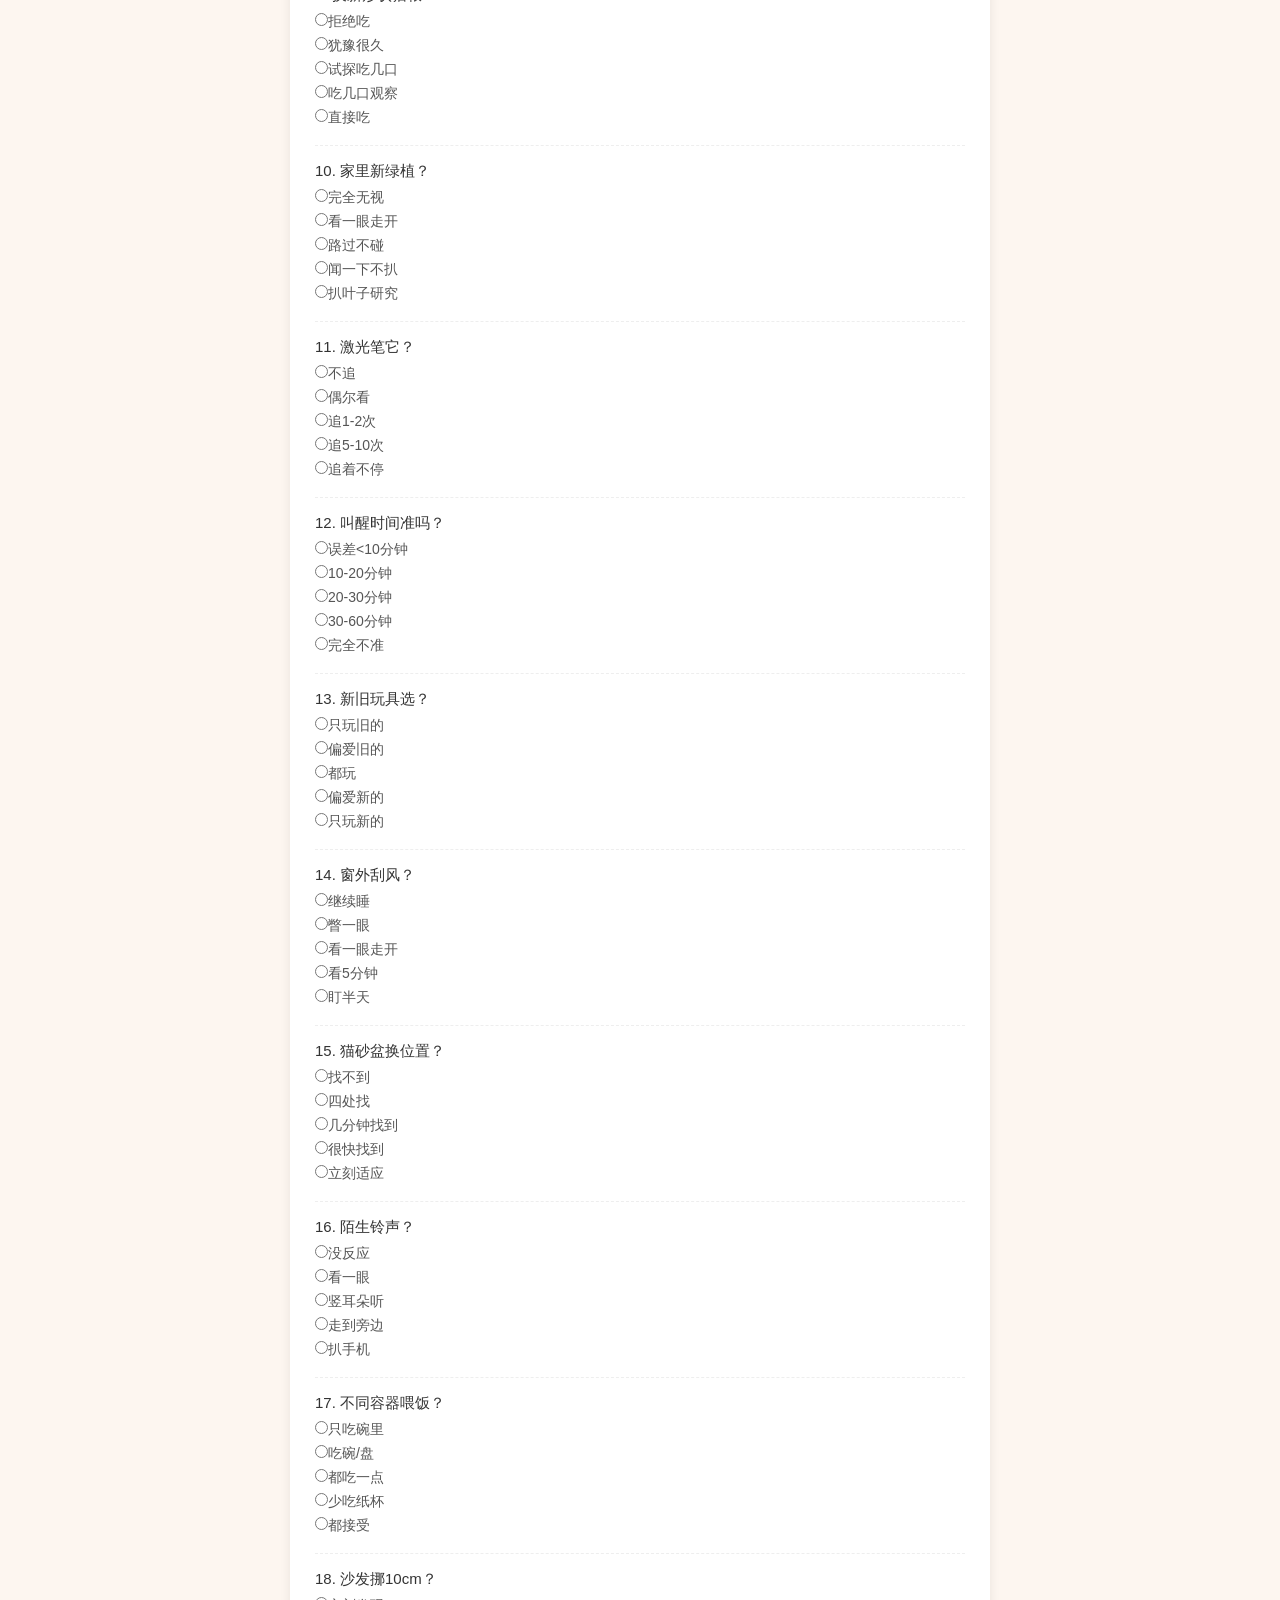
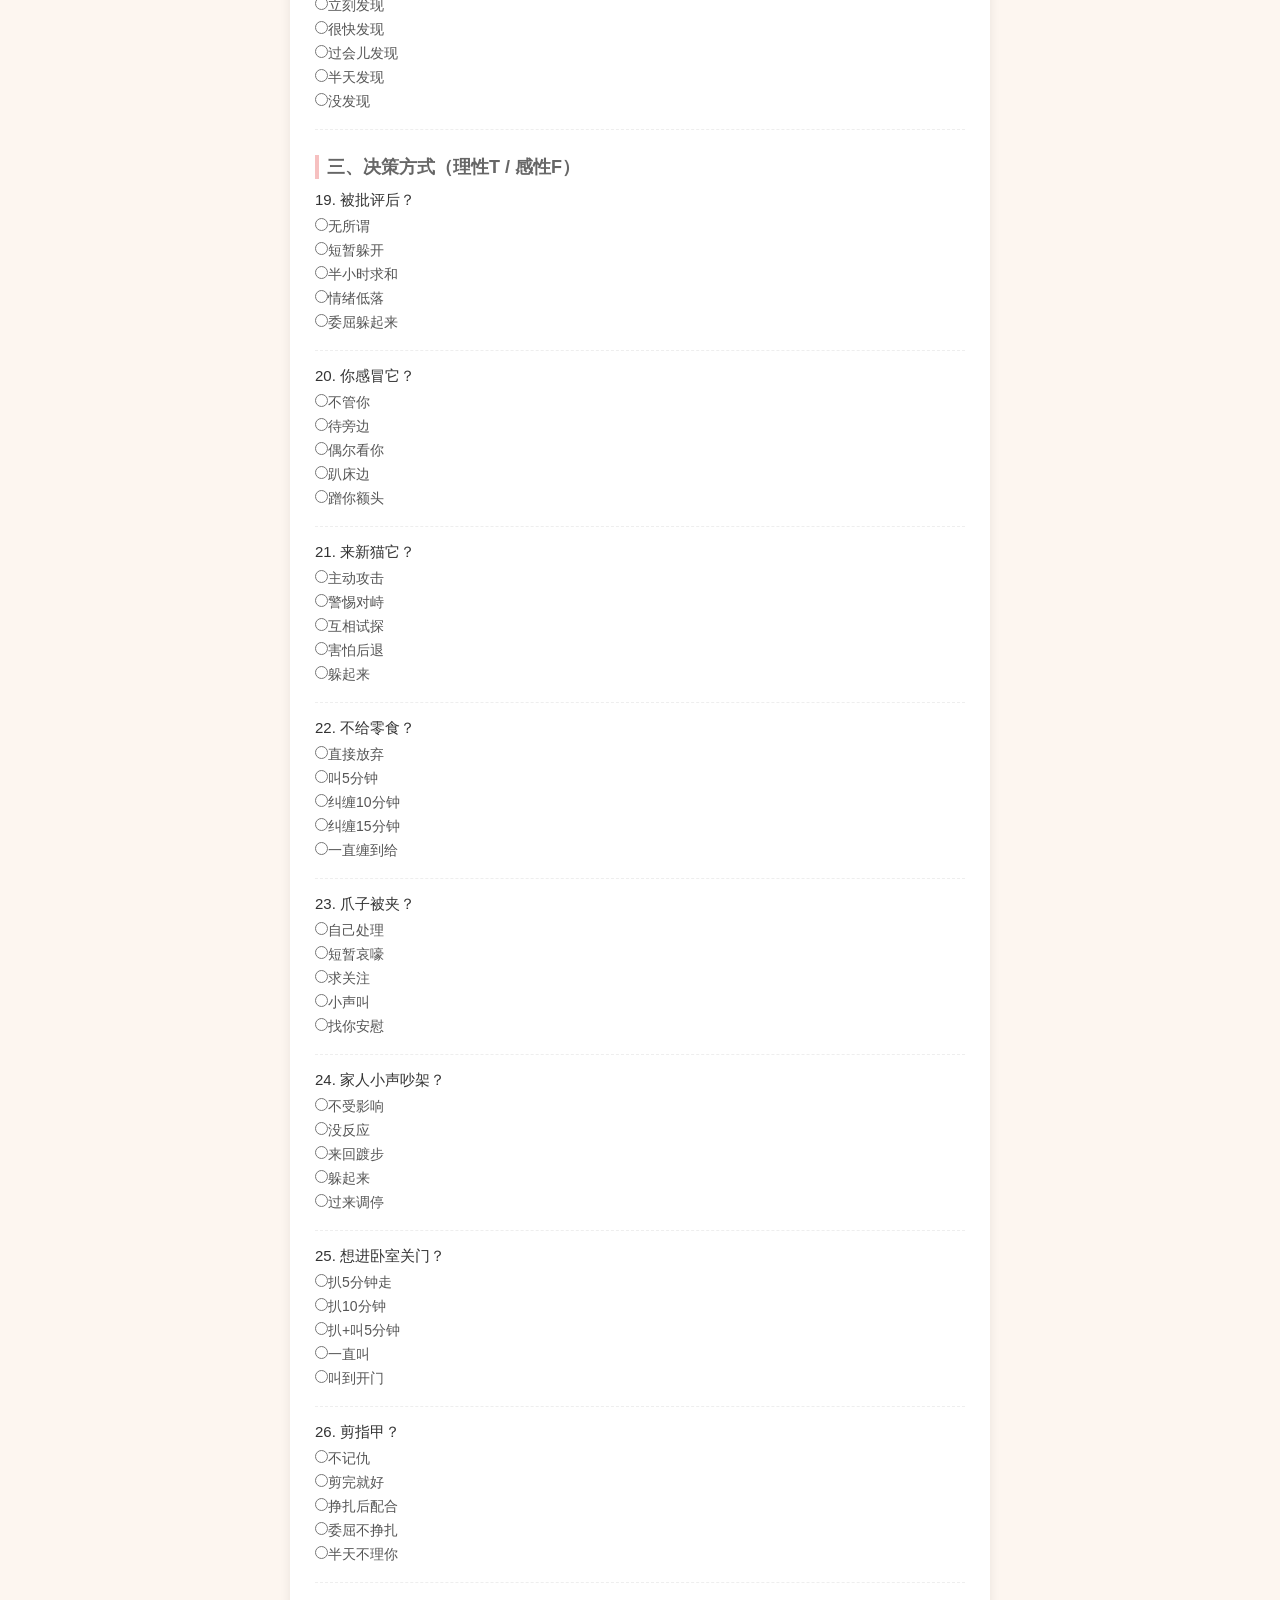
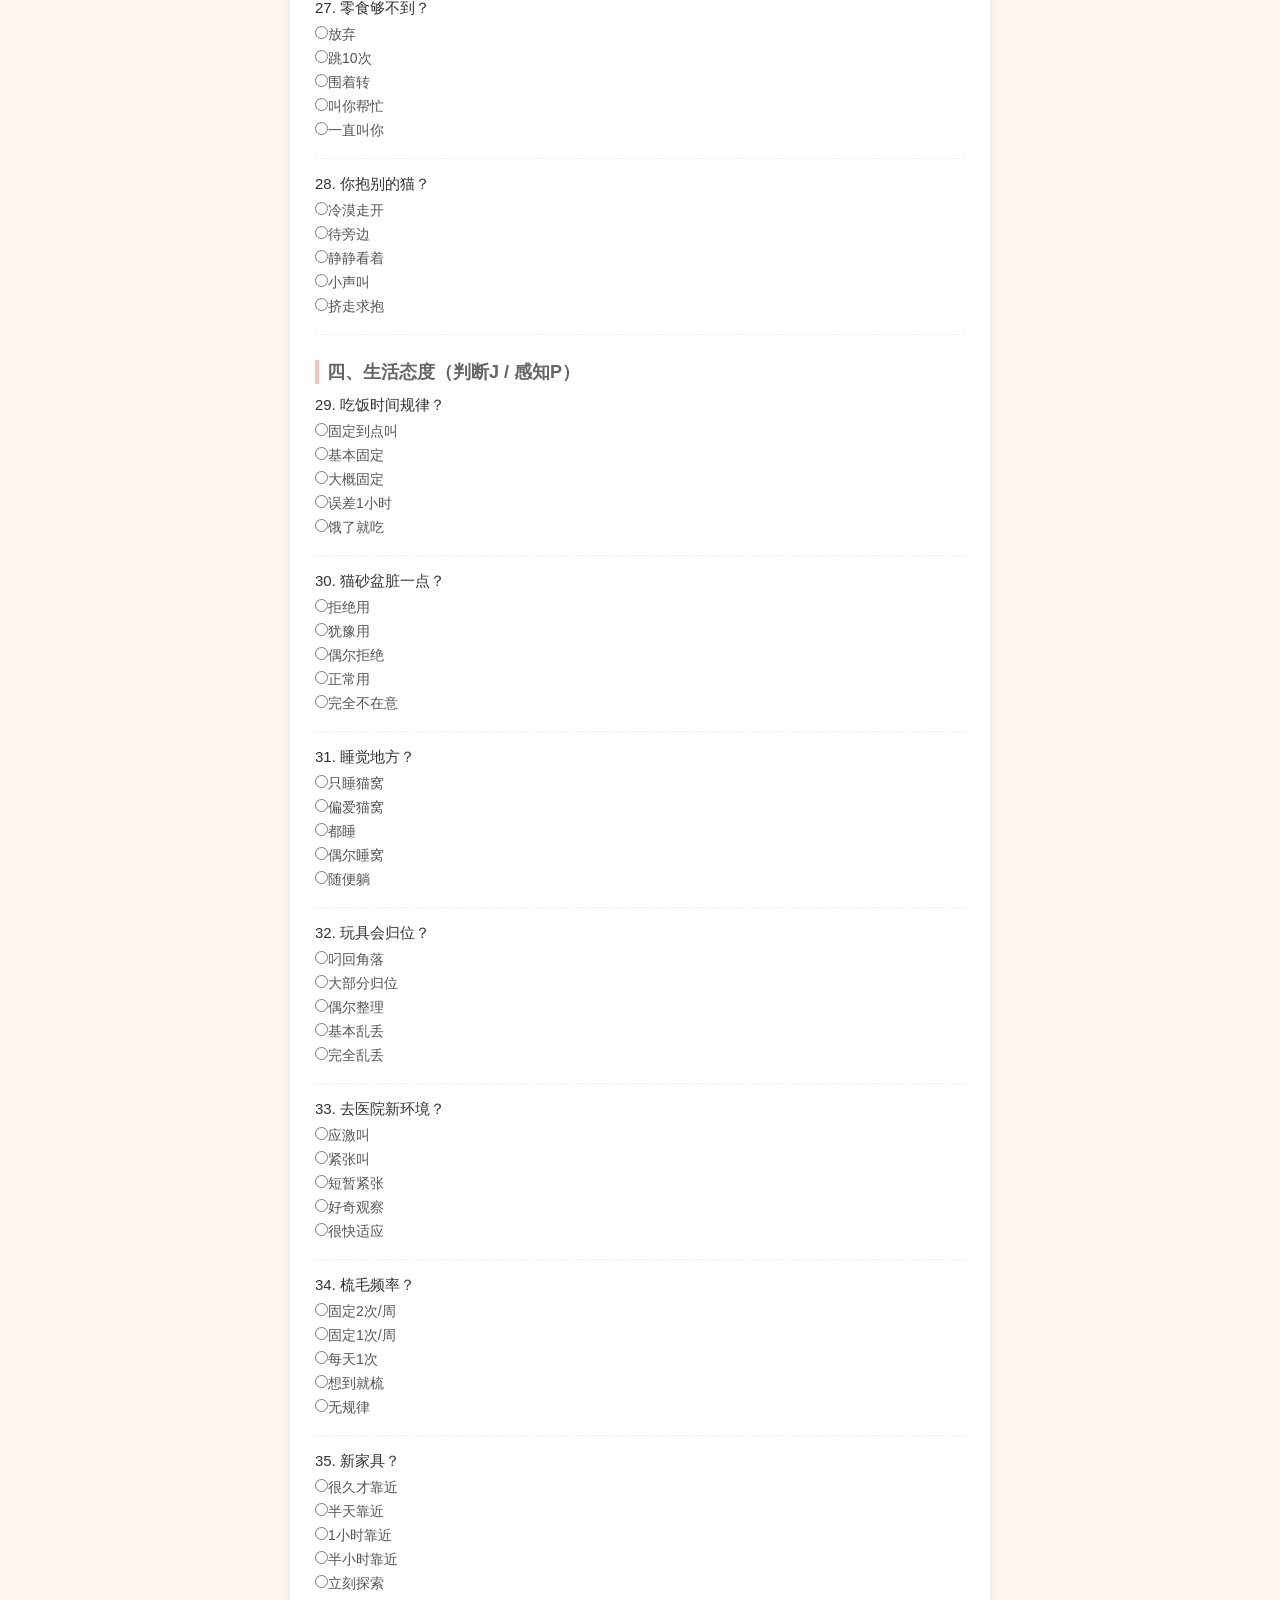
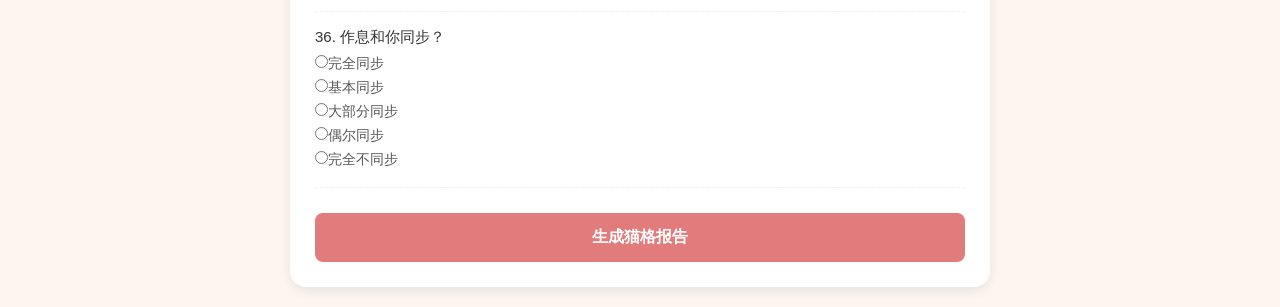
==== commit e96bc195: "Add files via upload" ====
--- a/index.html
+++ b/index.html
@@ -9,12 +9,6 @@
 <body>
 <div class="box">
   <h1>🐱 MaoBTI猫格测试</h1>
-
-  <!-- 导航（按你查到的标准格式） -->
-  <nav>
-    <a href="index.html">开始测试</a> |
-    <a href="result.html">查看报告</a>
-  </nav>
 
   <form id="catForm">
     <div class="part">
@@ -69,7 +63,7 @@
       <div class="q"><p>36. 作息和你同步？</p><label><input type="radio" name="J8" value="1">完全同步</label><label><input type="radio" name="J8" value="2">基本同步</label><label><input type="radio" name="J8" value="3">大部分同步</label><label><input type="radio" name="J8" value="4">偶尔同步</label><label><input type="radio" name="J8" value="5">完全不同步</label></div>
     </div>
 
-    <!-- 关键：按钮改成链接跳转（按你查到的方案） -->
+    <!-- 👇 就是这个按钮！点击直接跳 result.html -->
     <a href="result.html" class="submitBtn">生成猫格报告</a>
   </form>
 </div>
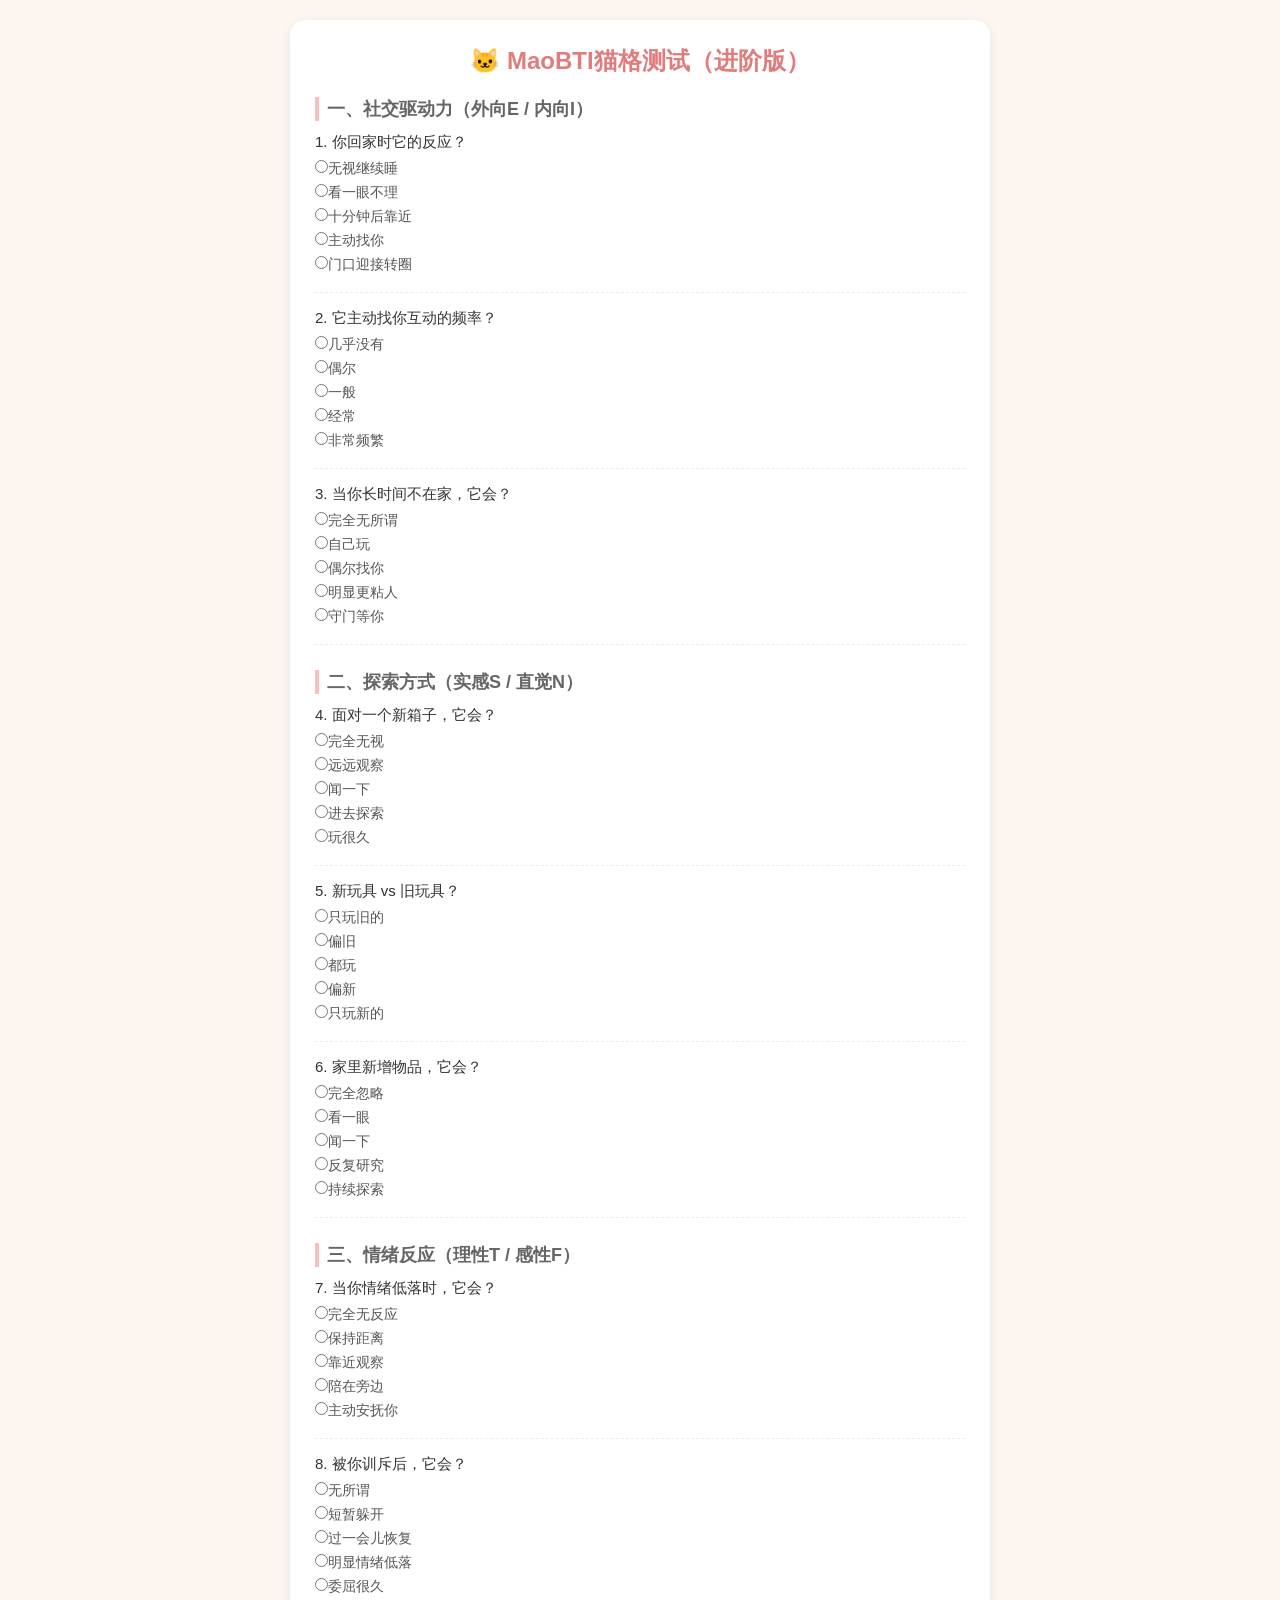
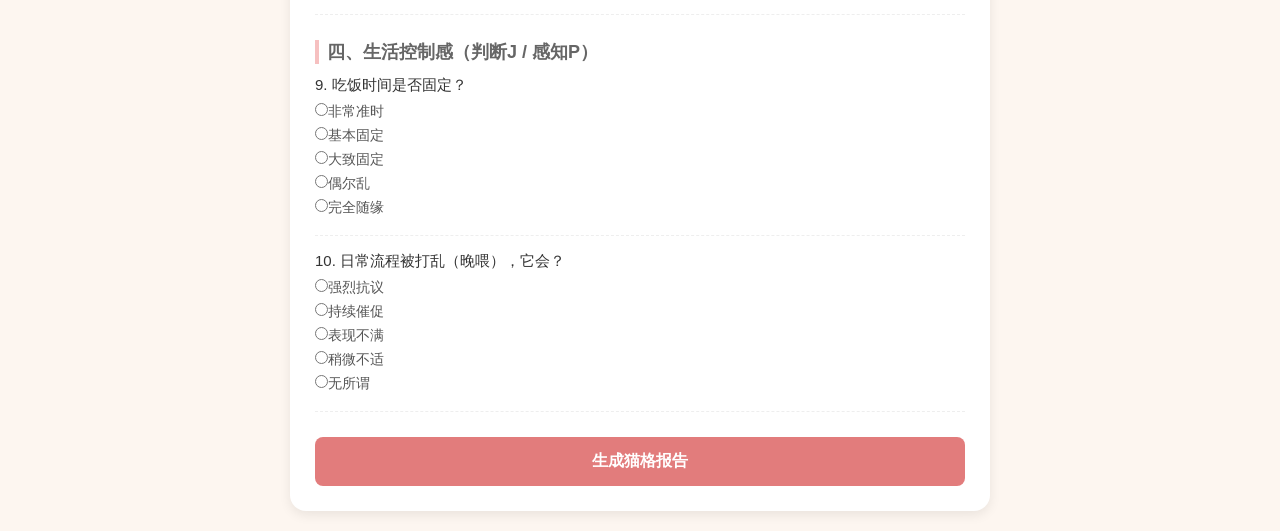
==== commit 4165fa3e: "Add files via upload" ====
--- a/index.html
+++ b/index.html
@@ -8,65 +8,124 @@
 </head>
 <body>
 <div class="box">
-  <h1>🐱 MaoBTI猫格测试</h1>
+  <h1>🐱 MaoBTI猫格测试（进阶版）</h1>
 
   <form id="catForm">
+
+    <!-- E / I -->
     <div class="part">
-      <h2>一、能量来源（外向E / 内向I）</h2>
-      <div class="q"><p>1. 家里来其他宠物，它的反应？</p><label><input type="radio" name="E1" value="1" required>立刻躲起来不露面</label><label><input type="radio" name="E1" value="2">躲角落偷看</label><label><input type="radio" name="E1" value="3">保持距离不靠近</label><label><input type="radio" name="E1" value="4">好奇观望试探</label><label><input type="radio" name="E1" value="5">主动贴贴互动</label></div>
-      <div class="q"><p>2. 你回家它的反应？</p><label><input type="radio" name="E2" value="1">无视继续睡</label><label><input type="radio" name="E2" value="2">看一眼不理</label><label><input type="radio" name="E2" value="3">十分钟后靠近</label><label><input type="radio" name="E2" value="4">主动找你</label><label><input type="radio" name="E2" value="5">门口迎接转圈</label></div>
-      <div class="q"><p>3. 你追剧时它喜欢？</p><label><input type="radio" name="E3" value="1">待在远处</label><label><input type="radio" name="E3" value="2">沙发另一头</label><label><input type="radio" name="E3" value="3">偶尔蹭一下</label><label><input type="radio" name="E3" value="4">趴在你旁边</label><label><input type="radio" name="E3" value="5">趴在你身上</label></div>
-      <div class="q"><p>4. 陌生人喂零食？</p><label><input type="radio" name="E4" value="1">警惕不吃</label><label><input type="radio" name="E4" value="2">远远观望</label><label><input type="radio" name="E4" value="3">犹豫后吃</label><label><input type="radio" name="E4" value="4">谨慎吃</label><label><input type="radio" name="E4" value="5">主动吃还蹭人</label></div>
-      <div class="q"><p>5. 你做饭时它？</p><label><input type="radio" name="E5" value="1">不进厨房</label><label><input type="radio" name="E5" value="2">门口看着</label><label><input type="radio" name="E5" value="3">偶尔进来看看</label><label><input type="radio" name="E5" value="4">远处陪你</label><label><input type="radio" name="E5" value="5">灶台边监工</label></div>
-      <div class="q"><p>6. 逗猫棒能玩多久？</p><label><input type="radio" name="E6" value="1">1分钟就腻</label><label><input type="radio" name="E6" value="2">3-5分钟</label><label><input type="radio" name="E6" value="3">5-10分钟</label><label><input type="radio" name="E6" value="4">10-15分钟</label><label><input type="radio" name="E6" value="5">20分钟以上</label></div>
-      <div class="q"><p>7. 快递敲门它？</p><label><input type="radio" name="E7" value="1">躲进猫窝</label><label><input type="radio" name="E7" value="2">跑到角落</label><label><input type="radio" name="E7" value="3">竖耳朵听</label><label><input type="radio" name="E7" value="4">走到门边</label><label><input type="radio" name="E7" value="5">门口叫着要出去</label></div>
-      <div class="q"><p>8. 家人吃饭它？</p><label><input type="radio" name="E8" value="1">远处不靠近</label><label><input type="radio" name="E8" value="2">待在角落</label><label><input type="radio" name="E8" value="3">餐桌旁不跳桌</label><label><input type="radio" name="E8" value="4">蹲椅子旁等</label><label><input type="radio" name="E8" value="5">跳桌蹭碗要吃的</label></div>
+      <h2>一、社交驱动力（外向E / 内向I）</h2>
+
+      <div class="q">
+        <p>1. 你回家时它的反应？</p>
+        <label><input type="radio" name="E1" value="1" required>无视继续睡</label>
+        <label><input type="radio" name="E1" value="2">看一眼不理</label>
+        <label><input type="radio" name="E1" value="3">十分钟后靠近</label>
+        <label><input type="radio" name="E1" value="4">主动找你</label>
+        <label><input type="radio" name="E1" value="5">门口迎接转圈</label>
+      </div>
+
+      <div class="q">
+        <p>2. 它主动找你互动的频率？</p>
+        <label><input type="radio" name="E2" value="1">几乎没有</label>
+        <label><input type="radio" name="E2" value="2">偶尔</label>
+        <label><input type="radio" name="E2" value="3">一般</label>
+        <label><input type="radio" name="E2" value="4">经常</label>
+        <label><input type="radio" name="E2" value="5">非常频繁</label>
+      </div>
+
+      <div class="q">
+        <p>3. 当你长时间不在家，它会？</p>
+        <label><input type="radio" name="E3" value="1">完全无所谓</label>
+        <label><input type="radio" name="E3" value="2">自己玩</label>
+        <label><input type="radio" name="E3" value="3">偶尔找你</label>
+        <label><input type="radio" name="E3" value="4">明显更粘人</label>
+        <label><input type="radio" name="E3" value="5">守门等你</label>
+      </div>
     </div>
 
+    <!-- S / N -->
     <div class="part">
-      <h2>二、感知方式（实感S / 直觉N）</h2>
-      <div class="q"><p>9. 换新形状猫粮？</p><label><input type="radio" name="S1" value="1">拒绝吃</label><label><input type="radio" name="S1" value="2">犹豫很久</label><label><input type="radio" name="S1" value="3">试探吃几口</label><label><input type="radio" name="S1" value="4">吃几口观察</label><label><input type="radio" name="S1" value="5">直接吃</label></div>
-      <div class="q"><p>10. 家里新绿植？</p><label><input type="radio" name="S2" value="1">完全无视</label><label><input type="radio" name="S2" value="2">看一眼走开</label><label><input type="radio" name="S2" value="3">路过不碰</label><label><input type="radio" name="S2" value="4">闻一下不扒</label><label><input type="radio" name="S2" value="5">扒叶子研究</label></div>
-      <div class="q"><p>11. 激光笔它？</p><label><input type="radio" name="S3" value="1">不追</label><label><input type="radio" name="S3" value="2">偶尔看</label><label><input type="radio" name="S3" value="3">追1-2次</label><label><input type="radio" name="S3" value="4">追5-10次</label><label><input type="radio" name="S3" value="5">追着不停</label></div>
-      <div class="q"><p>12. 叫醒时间准吗？</p><label><input type="radio" name="S4" value="1">误差&lt;10分钟</label><label><input type="radio" name="S4" value="2">10-20分钟</label><label><input type="radio" name="S4" value="3">20-30分钟</label><label><input type="radio" name="S4" value="4">30-60分钟</label><label><input type="radio" name="S4" value="5">完全不准</label></div>
-      <div class="q"><p>13. 新旧玩具选？</p><label><input type="radio" name="S5" value="1">只玩旧的</label><label><input type="radio" name="S5" value="2">偏爱旧的</label><label><input type="radio" name="S5" value="3">都玩</label><label><input type="radio" name="S5" value="4">偏爱新的</label><label><input type="radio" name="S5" value="5">只玩新的</label></div>
-      <div class="q"><p>14. 窗外刮风？</p><label><input type="radio" name="S6" value="1">继续睡</label><label><input type="radio" name="S6" value="2">瞥一眼</label><label><input type="radio" name="S6" value="3">看一眼走开</label><label><input type="radio" name="S6" value="4">看5分钟</label><label><input type="radio" name="S6" value="5">盯半天</label></div>
-      <div class="q"><p>15. 猫砂盆换位置？</p><label><input type="radio" name="S7" value="1">找不到</label><label><input type="radio" name="S7" value="2">四处找</label><label><input type="radio" name="S7" value="3">几分钟找到</label><label><input type="radio" name="S7" value="4">很快找到</label><label><input type="radio" name="S7" value="5">立刻适应</label></div>
-      <div class="q"><p>16. 陌生铃声？</p><label><input type="radio" name="S8" value="1">没反应</label><label><input type="radio" name="S8" value="2">看一眼</label><label><input type="radio" name="S8" value="3">竖耳朵听</label><label><input type="radio" name="S8" value="4">走到旁边</label><label><input type="radio" name="S8" value="5">扒手机</label></div>
-      <div class="q"><p>17. 不同容器喂饭？</p><label><input type="radio" name="S9" value="1">只吃碗里</label><label><input type="radio" name="S9" value="2">吃碗/盘</label><label><input type="radio" name="S9" value="3">都吃一点</label><label><input type="radio" name="S9" value="4">少吃纸杯</label><label><input type="radio" name="S9" value="5">都接受</label></div>
-      <div class="q"><p>18. 沙发挪10cm？</p><label><input type="radio" name="S10" value="1">立刻发现</label><label><input type="radio" name="S10" value="2">很快发现</label><label><input type="radio" name="S10" value="3">过会儿发现</label><label><input type="radio" name="S10" value="4">半天发现</label><label><input type="radio" name="S10" value="5">没发现</label></div>
+      <h2>二、探索方式（实感S / 直觉N）</h2>
+
+      <div class="q">
+        <p>4. 面对一个新箱子，它会？</p>
+        <label><input type="radio" name="S1" value="1" required>完全无视</label>
+        <label><input type="radio" name="S1" value="2">远远观察</label>
+        <label><input type="radio" name="S1" value="3">闻一下</label>
+        <label><input type="radio" name="S1" value="4">进去探索</label>
+        <label><input type="radio" name="S1" value="5">玩很久</label>
+      </div>
+
+      <div class="q">
+        <p>5. 新玩具 vs 旧玩具？</p>
+        <label><input type="radio" name="S2" value="1">只玩旧的</label>
+        <label><input type="radio" name="S2" value="2">偏旧</label>
+        <label><input type="radio" name="S2" value="3">都玩</label>
+        <label><input type="radio" name="S2" value="4">偏新</label>
+        <label><input type="radio" name="S2" value="5">只玩新的</label>
+      </div>
+
+      <div class="q">
+        <p>6. 家里新增物品，它会？</p>
+        <label><input type="radio" name="S3" value="1">完全忽略</label>
+        <label><input type="radio" name="S3" value="2">看一眼</label>
+        <label><input type="radio" name="S3" value="3">闻一下</label>
+        <label><input type="radio" name="S3" value="4">反复研究</label>
+        <label><input type="radio" name="S3" value="5">持续探索</label>
+      </div>
     </div>
 
+    <!-- T / F -->
     <div class="part">
-      <h2>三、决策方式（理性T / 感性F）</h2>
-      <div class="q"><p>19. 被批评后？</p><label><input type="radio" name="T1" value="1">无所谓</label><label><input type="radio" name="T1" value="2">短暂躲开</label><label><input type="radio" name="T1" value="3">半小时求和</label><label><input type="radio" name="T1" value="4">情绪低落</label><label><input type="radio" name="T1" value="5">委屈躲起来</label></div>
-      <div class="q"><p>20. 你感冒它？</p><label><input type="radio" name="T2" value="1">不管你</label><label><input type="radio" name="T2" value="2">待旁边</label><label><input type="radio" name="T2" value="3">偶尔看你</label><label><input type="radio" name="T2" value="4">趴床边</label><label><input type="radio" name="T2" value="5">蹭你额头</label></div>
-      <div class="q"><p>21. 来新猫它？</p><label><input type="radio" name="T3" value="1">主动攻击</label><label><input type="radio" name="T3" value="2">警惕对峙</label><label><input type="radio" name="T3" value="3">互相试探</label><label><input type="radio" name="T3" value="4">害怕后退</label><label><input type="radio" name="T3" value="5">躲起来</label></div>
-      <div class="q"><p>22. 不给零食？</p><label><input type="radio" name="T4" value="1">直接放弃</label><label><input type="radio" name="T4" value="2">叫5分钟</label><label><input type="radio" name="T4" value="3">纠缠10分钟</label><label><input type="radio" name="T4" value="4">纠缠15分钟</label><label><input type="radio" name="T4" value="5">一直缠到给</label></div>
-      <div class="q"><p>23. 爪子被夹？</p><label><input type="radio" name="T5" value="1">自己处理</label><label><input type="radio" name="T5" value="2">短暂哀嚎</label><label><input type="radio" name="T5" value="3">求关注</label><label><input type="radio" name="T5" value="4">小声叫</label><label><input type="radio" name="T5" value="5">找你安慰</label></div>
-      <div class="q"><p>24. 家人小声吵架？</p><label><input type="radio" name="T6" value="1">不受影响</label><label><input type="radio" name="T6" value="2">没反应</label><label><input type="radio" name="T6" value="3">来回踱步</label><label><input type="radio" name="T6" value="4">躲起来</label><label><input type="radio" name="T6" value="5">过来调停</label></div>
-      <div class="q"><p>25. 想进卧室关门？</p><label><input type="radio" name="T7" value="1">扒5分钟走</label><label><input type="radio" name="T7" value="2">扒10分钟</label><label><input type="radio" name="T7" value="3">扒+叫5分钟</label><label><input type="radio" name="T7" value="4">一直叫</label><label><input type="radio" name="T7" value="5">叫到开门</label></div>
-      <div class="q"><p>26. 剪指甲？</p><label><input type="radio" name="T8" value="1">不记仇</label><label><input type="radio" name="T8" value="2">剪完就好</label><label><input type="radio" name="T8" value="3">挣扎后配合</label><label><input type="radio" name="T8" value="4">委屈不挣扎</label><label><input type="radio" name="T8" value="5">半天不理你</label></div>
-      <div class="q"><p>27. 零食够不到？</p><label><input type="radio" name="T9" value="1">放弃</label><label><input type="radio" name="T9" value="2">跳10次</label><label><input type="radio" name="T9" value="3">围着转</label><label><input type="radio" name="T9" value="4">叫你帮忙</label><label><input type="radio" name="T9" value="5">一直叫你</label></div>
-      <div class="q"><p>28. 你抱别的猫？</p><label><input type="radio" name="T10" value="1">冷漠走开</label><label><input type="radio" name="T10" value="2">待旁边</label><label><input type="radio" name="T10" value="3">静静看着</label><label><input type="radio" name="T10" value="4">小声叫</label><label><input type="radio" name="T10" value="5">挤走求抱</label></div>
+      <h2>三、情绪反应（理性T / 感性F）</h2>
+
+      <div class="q">
+        <p>7. 当你情绪低落时，它会？</p>
+        <label><input type="radio" name="T1" value="1" required>完全无反应</label>
+        <label><input type="radio" name="T1" value="2">保持距离</label>
+        <label><input type="radio" name="T1" value="3">靠近观察</label>
+        <label><input type="radio" name="T1" value="4">陪在旁边</label>
+        <label><input type="radio" name="T1" value="5">主动安抚你</label>
+      </div>
+
+      <div class="q">
+        <p>8. 被你训斥后，它会？</p>
+        <label><input type="radio" name="T2" value="1">无所谓</label>
+        <label><input type="radio" name="T2" value="2">短暂躲开</label>
+        <label><input type="radio" name="T2" value="3">过一会儿恢复</label>
+        <label><input type="radio" name="T2" value="4">明显情绪低落</label>
+        <label><input type="radio" name="T2" value="5">委屈很久</label>
+      </div>
     </div>
 
+    <!-- J / P -->
     <div class="part">
-      <h2>四、生活态度（判断J / 感知P）</h2>
-      <div class="q"><p>29. 吃饭时间规律？</p><label><input type="radio" name="J1" value="1">固定到点叫</label><label><input type="radio" name="J1" value="2">基本固定</label><label><input type="radio" name="J1" value="3">大概固定</label><label><input type="radio" name="J1" value="4">误差1小时</label><label><input type="radio" name="J1" value="5">饿了就吃</label></div>
-      <div class="q"><p>30. 猫砂盆脏一点？</p><label><input type="radio" name="J2" value="1">拒绝用</label><label><input type="radio" name="J2" value="2">犹豫用</label><label><input type="radio" name="J2" value="3">偶尔拒绝</label><label><input type="radio" name="J2" value="4">正常用</label><label><input type="radio" name="J2" value="5">完全不在意</label></div>
-      <div class="q"><p>31. 睡觉地方？</p><label><input type="radio" name="J3" value="1">只睡猫窝</label><label><input type="radio" name="J3" value="2">偏爱猫窝</label><label><input type="radio" name="J3" value="3">都睡</label><label><input type="radio" name="J3" value="4">偶尔睡窝</label><label><input type="radio" name="J3" value="5">随便躺</label></div>
-      <div class="q"><p>32. 玩具会归位？</p><label><input type="radio" name="J4" value="1">叼回角落</label><label><input type="radio" name="J4" value="2">大部分归位</label><label><input type="radio" name="J4" value="3">偶尔整理</label><label><input type="radio" name="J4" value="4">基本乱丢</label><label><input type="radio" name="J4" value="5">完全乱丢</label></div>
-      <div class="q"><p>33. 去医院新环境？</p><label><input type="radio" name="J5" value="1">应激叫</label><label><input type="radio" name="J5" value="2">紧张叫</label><label><input type="radio" name="J5" value="3">短暂紧张</label><label><input type="radio" name="J5" value="4">好奇观察</label><label><input type="radio" name="J5" value="5">很快适应</label></div>
-      <div class="q"><p>34. 梳毛频率？</p><label><input type="radio" name="J6" value="1">固定2次/周</label><label><input type="radio" name="J6" value="2">固定1次/周</label><label><input type="radio" name="J6" value="3">每天1次</label><label><input type="radio" name="J6" value="4">想到就梳</label><label><input type="radio" name="J6" value="5">无规律</label></div>
-      <div class="q"><p>35. 新家具？</p><label><input type="radio" name="J7" value="1">很久才靠近</label><label><input type="radio" name="J7" value="2">半天靠近</label><label><input type="radio" name="J7" value="3">1小时靠近</label><label><input type="radio" name="J7" value="4">半小时靠近</label><label><input type="radio" name="J7" value="5">立刻探索</label></div>
-      <div class="q"><p>36. 作息和你同步？</p><label><input type="radio" name="J8" value="1">完全同步</label><label><input type="radio" name="J8" value="2">基本同步</label><label><input type="radio" name="J8" value="3">大部分同步</label><label><input type="radio" name="J8" value="4">偶尔同步</label><label><input type="radio" name="J8" value="5">完全不同步</label></div>
+      <h2>四、生活控制感（判断J / 感知P）</h2>
+
+      <div class="q">
+        <p>9. 吃饭时间是否固定？</p>
+        <label><input type="radio" name="J1" value="1" required>非常准时</label>
+        <label><input type="radio" name="J1" value="2">基本固定</label>
+        <label><input type="radio" name="J1" value="3">大致固定</label>
+        <label><input type="radio" name="J1" value="4">偶尔乱</label>
+        <label><input type="radio" name="J1" value="5">完全随缘</label>
+      </div>
+
+      <div class="q">
+        <p>10. 日常流程被打乱（晚喂），它会？</p>
+        <label><input type="radio" name="J2" value="1">强烈抗议</label>
+        <label><input type="radio" name="J2" value="2">持续催促</label>
+        <label><input type="radio" name="J2" value="3">表现不满</label>
+        <label><input type="radio" name="J2" value="4">稍微不适</label>
+        <label><input type="radio" name="J2" value="5">无所谓</label>
+      </div>
     </div>
 
-    <!-- 👇 就是这个按钮！点击直接跳 result.html -->
-    <a href="result.html" class="submitBtn">生成猫格报告</a>
+    <button type="submit" class="submitBtn">生成猫格报告</button>
   </form>
 </div>
+
 <script src="script.js"></script>
 </body>
 </html>
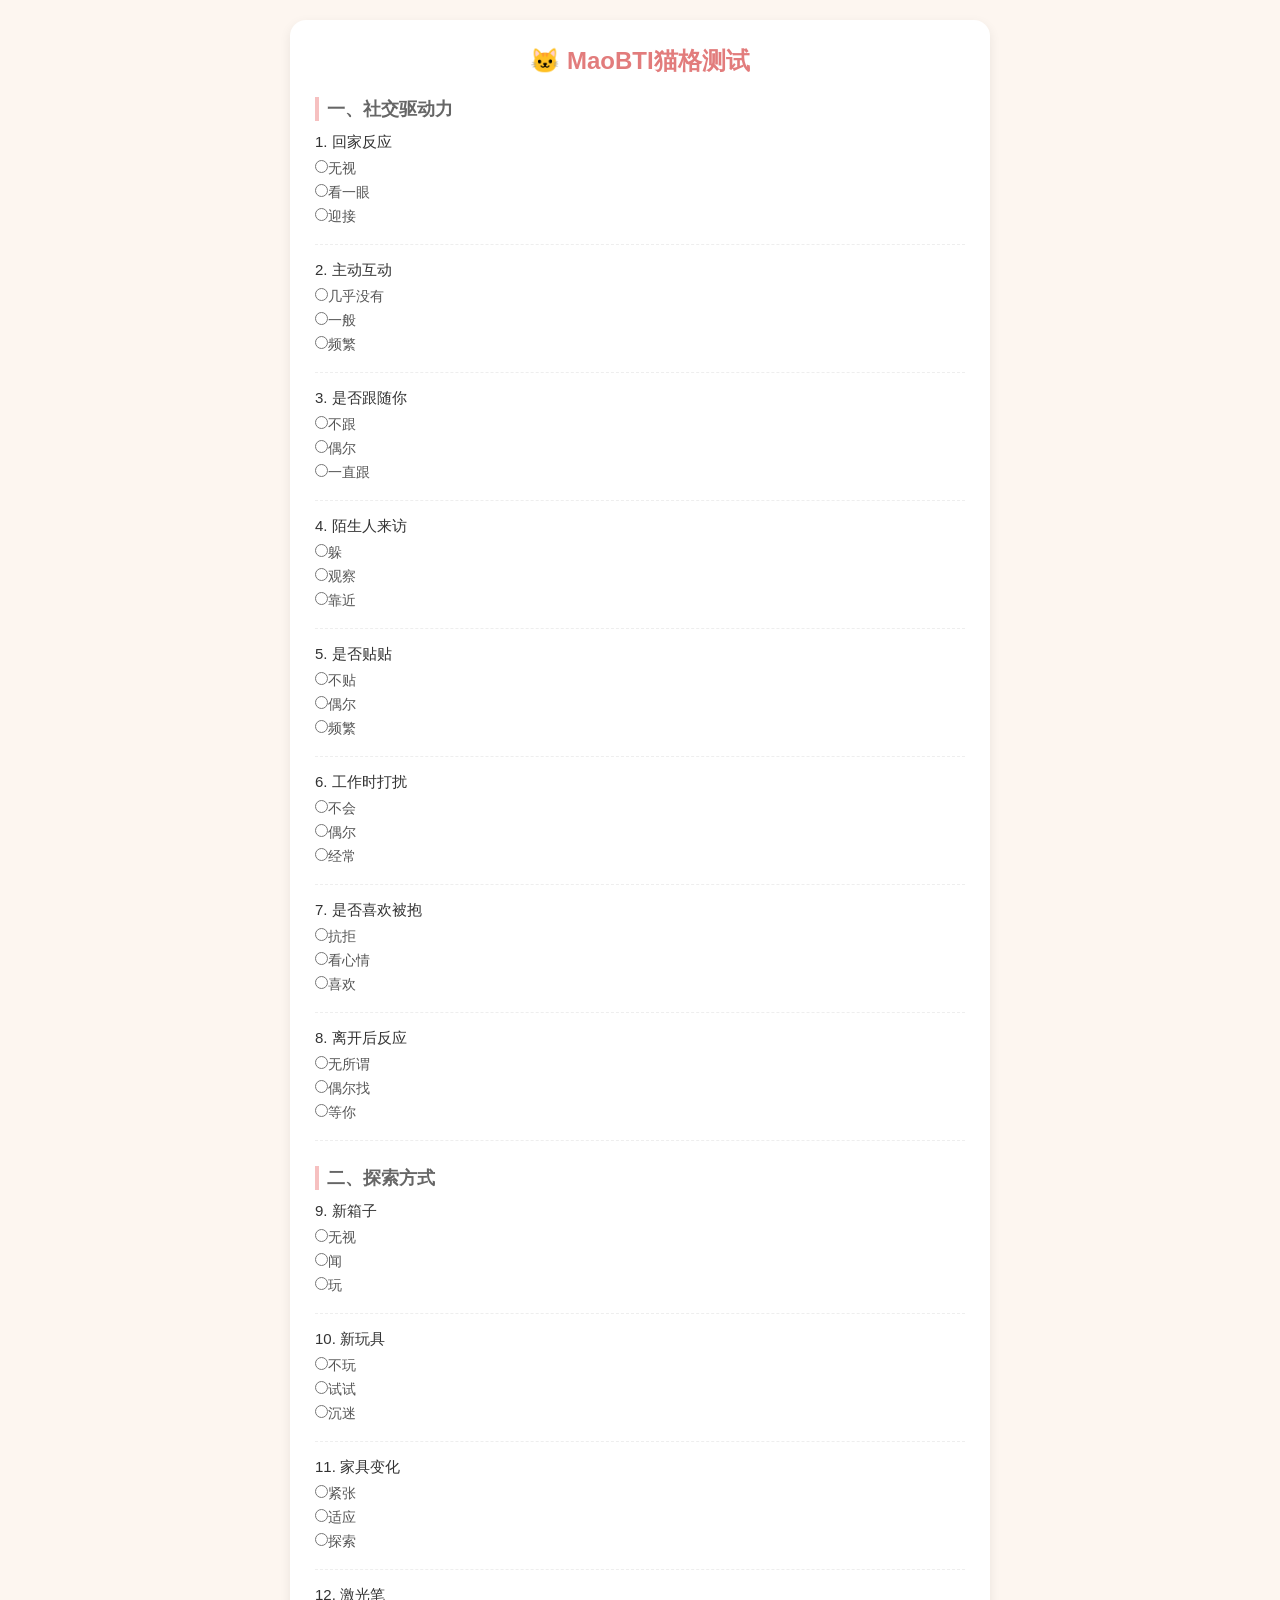
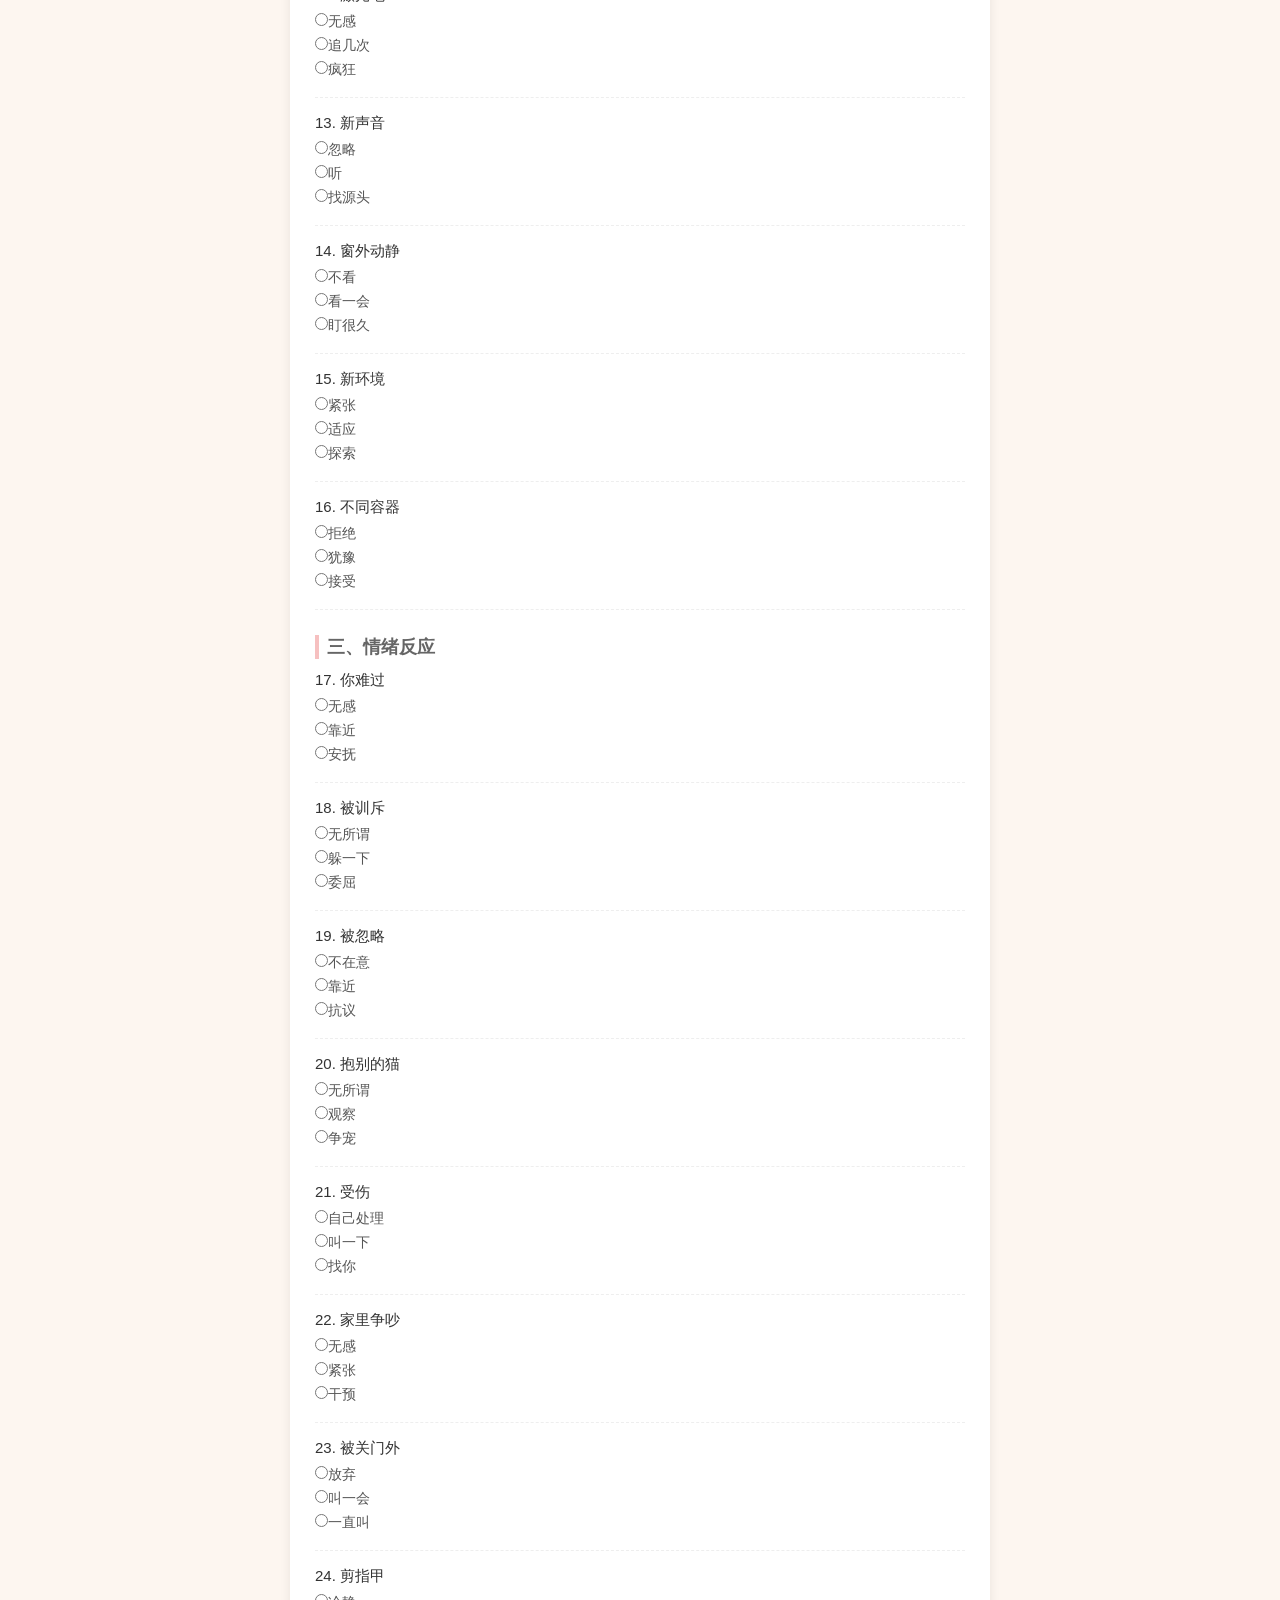
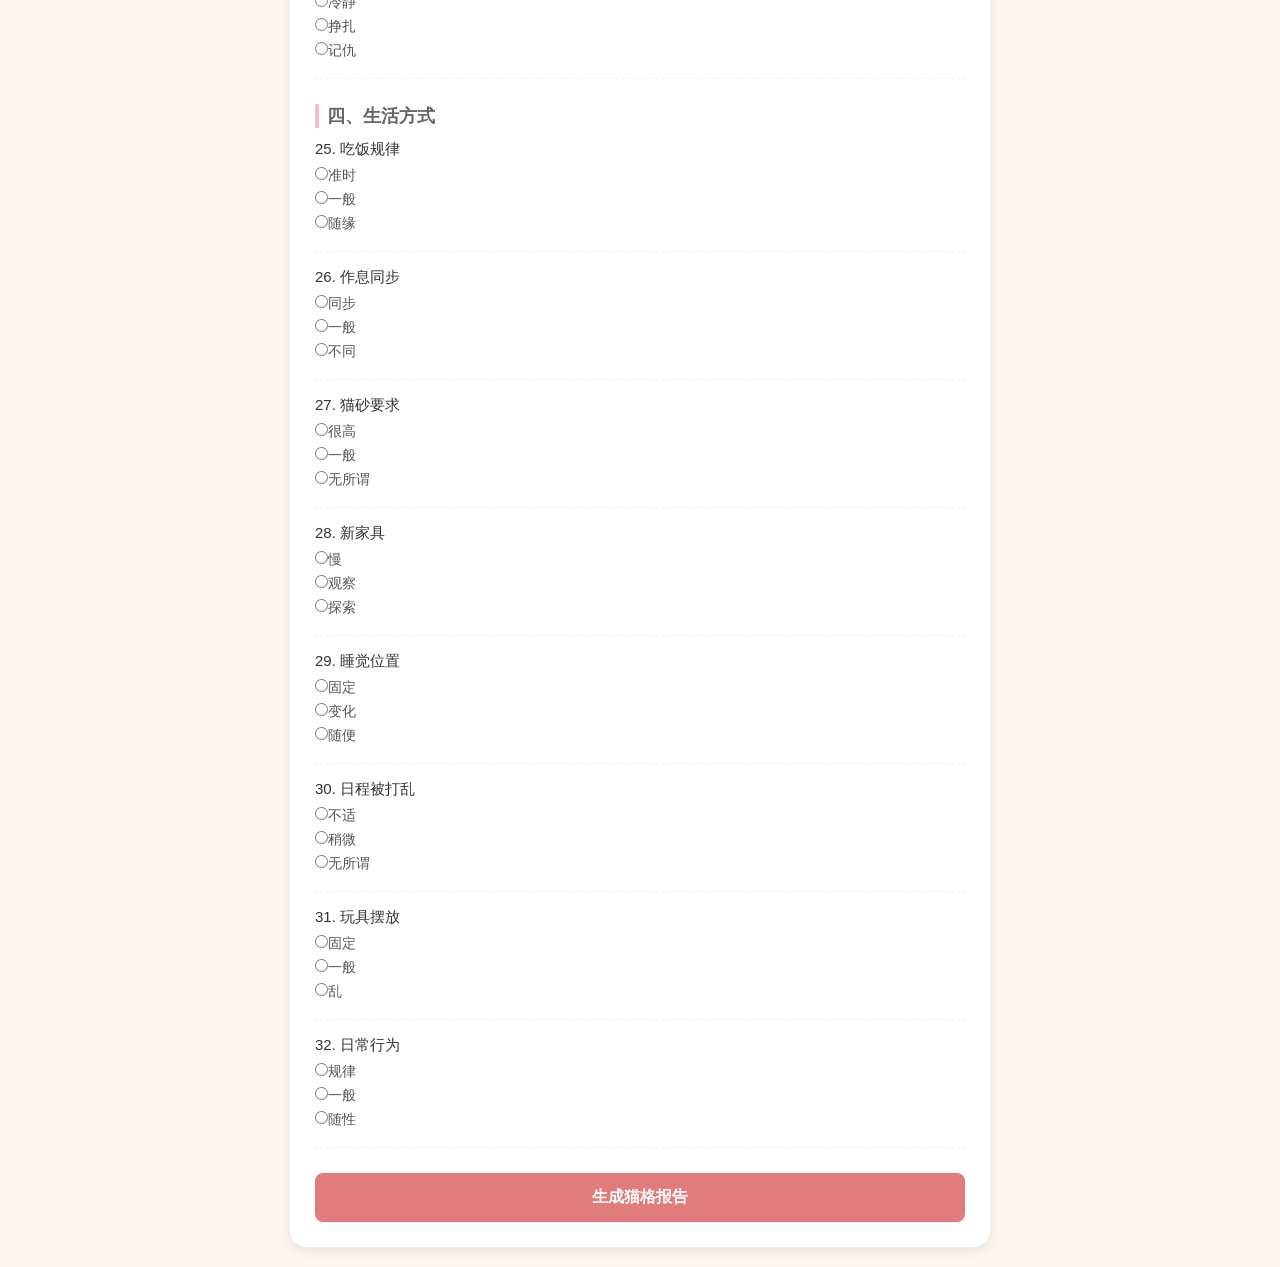
==== commit 1fe5c94c: "Add files via upload" ====
--- a/index.html
+++ b/index.html
@@ -8,122 +8,184 @@
 </head>
 <body>
 <div class="box">
-  <h1>🐱 MaoBTI猫格测试（进阶版）</h1>
+<h1>🐱 MaoBTI猫格测试</h1>
 
-  <form id="catForm">
+<form id="catForm">
 
-    <!-- E / I -->
-    <div class="part">
-      <h2>一、社交驱动力（外向E / 内向I）</h2>
+<!-- E -->
+<div class="part"><h2>一、社交驱动力</h2>
+<div class="q"><p>1. 回家反应</p>
+<label><input type="radio" name="E1" value="1" required>无视</label>
+<label><input type="radio" name="E1" value="3">看一眼</label>
+<label><input type="radio" name="E1" value="5">迎接</label></div>
 
-      <div class="q">
-        <p>1. 你回家时它的反应？</p>
-        <label><input type="radio" name="E1" value="1" required>无视继续睡</label>
-        <label><input type="radio" name="E1" value="2">看一眼不理</label>
-        <label><input type="radio" name="E1" value="3">十分钟后靠近</label>
-        <label><input type="radio" name="E1" value="4">主动找你</label>
-        <label><input type="radio" name="E1" value="5">门口迎接转圈</label>
-      </div>
+<div class="q"><p>2. 主动互动</p>
+<label><input type="radio" name="E2" value="1">几乎没有</label>
+<label><input type="radio" name="E2" value="3">一般</label>
+<label><input type="radio" name="E2" value="5">频繁</label></div>
 
-      <div class="q">
-        <p>2. 它主动找你互动的频率？</p>
-        <label><input type="radio" name="E2" value="1">几乎没有</label>
-        <label><input type="radio" name="E2" value="2">偶尔</label>
-        <label><input type="radio" name="E2" value="3">一般</label>
-        <label><input type="radio" name="E2" value="4">经常</label>
-        <label><input type="radio" name="E2" value="5">非常频繁</label>
-      </div>
+<div class="q"><p>3. 是否跟随你</p>
+<label><input type="radio" name="E3" value="1">不跟</label>
+<label><input type="radio" name="E3" value="3">偶尔</label>
+<label><input type="radio" name="E3" value="5">一直跟</label></div>
 
-      <div class="q">
-        <p>3. 当你长时间不在家，它会？</p>
-        <label><input type="radio" name="E3" value="1">完全无所谓</label>
-        <label><input type="radio" name="E3" value="2">自己玩</label>
-        <label><input type="radio" name="E3" value="3">偶尔找你</label>
-        <label><input type="radio" name="E3" value="4">明显更粘人</label>
-        <label><input type="radio" name="E3" value="5">守门等你</label>
-      </div>
-    </div>
+<div class="q"><p>4. 陌生人来访</p>
+<label><input type="radio" name="E4" value="1">躲</label>
+<label><input type="radio" name="E4" value="3">观察</label>
+<label><input type="radio" name="E4" value="5">靠近</label></div>
 
-    <!-- S / N -->
-    <div class="part">
-      <h2>二、探索方式（实感S / 直觉N）</h2>
+<div class="q"><p>5. 是否贴贴</p>
+<label><input type="radio" name="E5" value="1">不贴</label>
+<label><input type="radio" name="E5" value="3">偶尔</label>
+<label><input type="radio" name="E5" value="5">频繁</label></div>
 
-      <div class="q">
-        <p>4. 面对一个新箱子，它会？</p>
-        <label><input type="radio" name="S1" value="1" required>完全无视</label>
-        <label><input type="radio" name="S1" value="2">远远观察</label>
-        <label><input type="radio" name="S1" value="3">闻一下</label>
-        <label><input type="radio" name="S1" value="4">进去探索</label>
-        <label><input type="radio" name="S1" value="5">玩很久</label>
-      </div>
+<div class="q"><p>6. 工作时打扰</p>
+<label><input type="radio" name="E6" value="1">不会</label>
+<label><input type="radio" name="E6" value="3">偶尔</label>
+<label><input type="radio" name="E6" value="5">经常</label></div>
 
-      <div class="q">
-        <p>5. 新玩具 vs 旧玩具？</p>
-        <label><input type="radio" name="S2" value="1">只玩旧的</label>
-        <label><input type="radio" name="S2" value="2">偏旧</label>
-        <label><input type="radio" name="S2" value="3">都玩</label>
-        <label><input type="radio" name="S2" value="4">偏新</label>
-        <label><input type="radio" name="S2" value="5">只玩新的</label>
-      </div>
+<div class="q"><p>7. 是否喜欢被抱</p>
+<label><input type="radio" name="E7" value="1">抗拒</label>
+<label><input type="radio" name="E7" value="3">看心情</label>
+<label><input type="radio" name="E7" value="5">喜欢</label></div>
 
-      <div class="q">
-        <p>6. 家里新增物品，它会？</p>
-        <label><input type="radio" name="S3" value="1">完全忽略</label>
-        <label><input type="radio" name="S3" value="2">看一眼</label>
-        <label><input type="radio" name="S3" value="3">闻一下</label>
-        <label><input type="radio" name="S3" value="4">反复研究</label>
-        <label><input type="radio" name="S3" value="5">持续探索</label>
-      </div>
-    </div>
+<div class="q"><p>8. 离开后反应</p>
+<label><input type="radio" name="E8" value="1">无所谓</label>
+<label><input type="radio" name="E8" value="3">偶尔找</label>
+<label><input type="radio" name="E8" value="5">等你</label></div>
+</div>
 
-    <!-- T / F -->
-    <div class="part">
-      <h2>三、情绪反应（理性T / 感性F）</h2>
+<!-- S -->
+<div class="part"><h2>二、探索方式</h2>
+<div class="q"><p>9. 新箱子</p>
+<label><input type="radio" name="S1" value="1" required>无视</label>
+<label><input type="radio" name="S1" value="3">闻</label>
+<label><input type="radio" name="S1" value="5">玩</label></div>
 
-      <div class="q">
-        <p>7. 当你情绪低落时，它会？</p>
-        <label><input type="radio" name="T1" value="1" required>完全无反应</label>
-        <label><input type="radio" name="T1" value="2">保持距离</label>
-        <label><input type="radio" name="T1" value="3">靠近观察</label>
-        <label><input type="radio" name="T1" value="4">陪在旁边</label>
-        <label><input type="radio" name="T1" value="5">主动安抚你</label>
-      </div>
+<div class="q"><p>10. 新玩具</p>
+<label><input type="radio" name="S2" value="1">不玩</label>
+<label><input type="radio" name="S2" value="3">试试</label>
+<label><input type="radio" name="S2" value="5">沉迷</label></div>
 
-      <div class="q">
-        <p>8. 被你训斥后，它会？</p>
-        <label><input type="radio" name="T2" value="1">无所谓</label>
-        <label><input type="radio" name="T2" value="2">短暂躲开</label>
-        <label><input type="radio" name="T2" value="3">过一会儿恢复</label>
-        <label><input type="radio" name="T2" value="4">明显情绪低落</label>
-        <label><input type="radio" name="T2" value="5">委屈很久</label>
-      </div>
-    </div>
+<div class="q"><p>11. 家具变化</p>
+<label><input type="radio" name="S3" value="1">紧张</label>
+<label><input type="radio" name="S3" value="3">适应</label>
+<label><input type="radio" name="S3" value="5">探索</label></div>
 
-    <!-- J / P -->
-    <div class="part">
-      <h2>四、生活控制感（判断J / 感知P）</h2>
+<div class="q"><p>12. 激光笔</p>
+<label><input type="radio" name="S4" value="1">无感</label>
+<label><input type="radio" name="S4" value="3">追几次</label>
+<label><input type="radio" name="S4" value="5">疯狂</label></div>
 
-      <div class="q">
-        <p>9. 吃饭时间是否固定？</p>
-        <label><input type="radio" name="J1" value="1" required>非常准时</label>
-        <label><input type="radio" name="J1" value="2">基本固定</label>
-        <label><input type="radio" name="J1" value="3">大致固定</label>
-        <label><input type="radio" name="J1" value="4">偶尔乱</label>
-        <label><input type="radio" name="J1" value="5">完全随缘</label>
-      </div>
+<div class="q"><p>13. 新声音</p>
+<label><input type="radio" name="S5" value="1">忽略</label>
+<label><input type="radio" name="S5" value="3">听</label>
+<label><input type="radio" name="S5" value="5">找源头</label></div>
 
-      <div class="q">
-        <p>10. 日常流程被打乱（晚喂），它会？</p>
-        <label><input type="radio" name="J2" value="1">强烈抗议</label>
-        <label><input type="radio" name="J2" value="2">持续催促</label>
-        <label><input type="radio" name="J2" value="3">表现不满</label>
-        <label><input type="radio" name="J2" value="4">稍微不适</label>
-        <label><input type="radio" name="J2" value="5">无所谓</label>
-      </div>
-    </div>
+<div class="q"><p>14. 窗外动静</p>
+<label><input type="radio" name="S6" value="1">不看</label>
+<label><input type="radio" name="S6" value="3">看一会</label>
+<label><input type="radio" name="S6" value="5">盯很久</label></div>
 
-    <button type="submit" class="submitBtn">生成猫格报告</button>
-  </form>
+<div class="q"><p>15. 新环境</p>
+<label><input type="radio" name="S7" value="1">紧张</label>
+<label><input type="radio" name="S7" value="3">适应</label>
+<label><input type="radio" name="S7" value="5">探索</label></div>
+
+<div class="q"><p>16. 不同容器</p>
+<label><input type="radio" name="S8" value="1">拒绝</label>
+<label><input type="radio" name="S8" value="3">犹豫</label>
+<label><input type="radio" name="S8" value="5">接受</label></div>
+</div>
+
+<!-- T -->
+<div class="part"><h2>三、情绪反应</h2>
+<div class="q"><p>17. 你难过</p>
+<label><input type="radio" name="T1" value="1" required>无感</label>
+<label><input type="radio" name="T1" value="3">靠近</label>
+<label><input type="radio" name="T1" value="5">安抚</label></div>
+
+<div class="q"><p>18. 被训斥</p>
+<label><input type="radio" name="T2" value="1">无所谓</label>
+<label><input type="radio" name="T2" value="3">躲一下</label>
+<label><input type="radio" name="T2" value="5">委屈</label></div>
+
+<div class="q"><p>19. 被忽略</p>
+<label><input type="radio" name="T3" value="1">不在意</label>
+<label><input type="radio" name="T3" value="3">靠近</label>
+<label><input type="radio" name="T3" value="5">抗议</label></div>
+
+<div class="q"><p>20. 抱别的猫</p>
+<label><input type="radio" name="T4" value="1">无所谓</label>
+<label><input type="radio" name="T4" value="3">观察</label>
+<label><input type="radio" name="T4" value="5">争宠</label></div>
+
+<div class="q"><p>21. 受伤</p>
+<label><input type="radio" name="T5" value="1">自己处理</label>
+<label><input type="radio" name="T5" value="3">叫一下</label>
+<label><input type="radio" name="T5" value="5">找你</label></div>
+
+<div class="q"><p>22. 家里争吵</p>
+<label><input type="radio" name="T6" value="1">无感</label>
+<label><input type="radio" name="T6" value="3">紧张</label>
+<label><input type="radio" name="T6" value="5">干预</label></div>
+
+<div class="q"><p>23. 被关门外</p>
+<label><input type="radio" name="T7" value="1">放弃</label>
+<label><input type="radio" name="T7" value="3">叫一会</label>
+<label><input type="radio" name="T7" value="5">一直叫</label></div>
+
+<div class="q"><p>24. 剪指甲</p>
+<label><input type="radio" name="T8" value="1">冷静</label>
+<label><input type="radio" name="T8" value="3">挣扎</label>
+<label><input type="radio" name="T8" value="5">记仇</label></div>
+</div>
+
+<!-- J -->
+<div class="part"><h2>四、生活方式</h2>
+<div class="q"><p>25. 吃饭规律</p>
+<label><input type="radio" name="J1" value="1" required>准时</label>
+<label><input type="radio" name="J1" value="3">一般</label>
+<label><input type="radio" name="J1" value="5">随缘</label></div>
+
+<div class="q"><p>26. 作息同步</p>
+<label><input type="radio" name="J2" value="1">同步</label>
+<label><input type="radio" name="J2" value="3">一般</label>
+<label><input type="radio" name="J2" value="5">不同</label></div>
+
+<div class="q"><p>27. 猫砂要求</p>
+<label><input type="radio" name="J3" value="1">很高</label>
+<label><input type="radio" name="J3" value="3">一般</label>
+<label><input type="radio" name="J3" value="5">无所谓</label></div>
+
+<div class="q"><p>28. 新家具</p>
+<label><input type="radio" name="J4" value="1">慢</label>
+<label><input type="radio" name="J4" value="3">观察</label>
+<label><input type="radio" name="J4" value="5">探索</label></div>
+
+<div class="q"><p>29. 睡觉位置</p>
+<label><input type="radio" name="J5" value="1">固定</label>
+<label><input type="radio" name="J5" value="3">变化</label>
+<label><input type="radio" name="J5" value="5">随便</label></div>
+
+<div class="q"><p>30. 日程被打乱</p>
+<label><input type="radio" name="J6" value="1">不适</label>
+<label><input type="radio" name="J6" value="3">稍微</label>
+<label><input type="radio" name="J6" value="5">无所谓</label></div>
+
+<div class="q"><p>31. 玩具摆放</p>
+<label><input type="radio" name="J7" value="1">固定</label>
+<label><input type="radio" name="J7" value="3">一般</label>
+<label><input type="radio" name="J7" value="5">乱</label></div>
+
+<div class="q"><p>32. 日常行为</p>
+<label><input type="radio" name="J8" value="1">规律</label>
+<label><input type="radio" name="J8" value="3">一般</label>
+<label><input type="radio" name="J8" value="5">随性</label></div>
+</div>
+
+<button type="submit" class="submitBtn">生成猫格报告</button>
+</form>
 </div>
 
 <script src="script.js"></script>
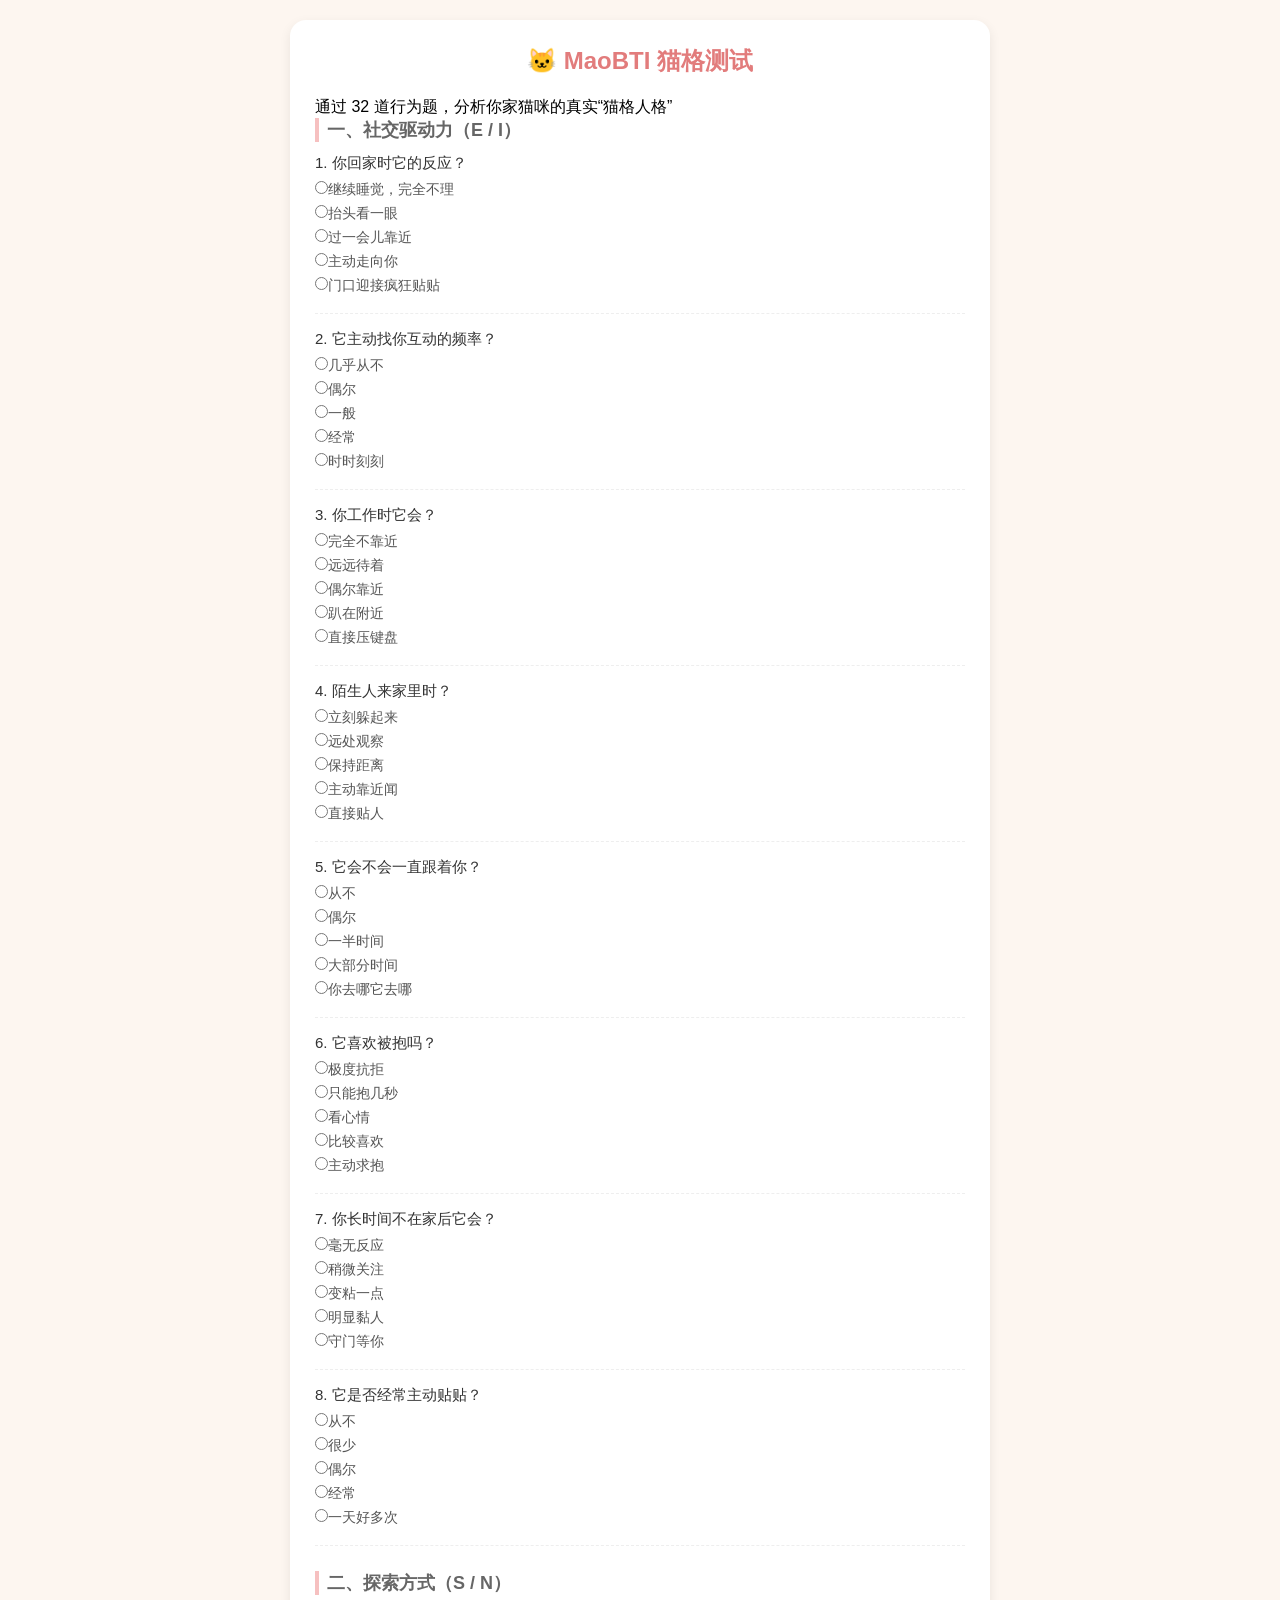
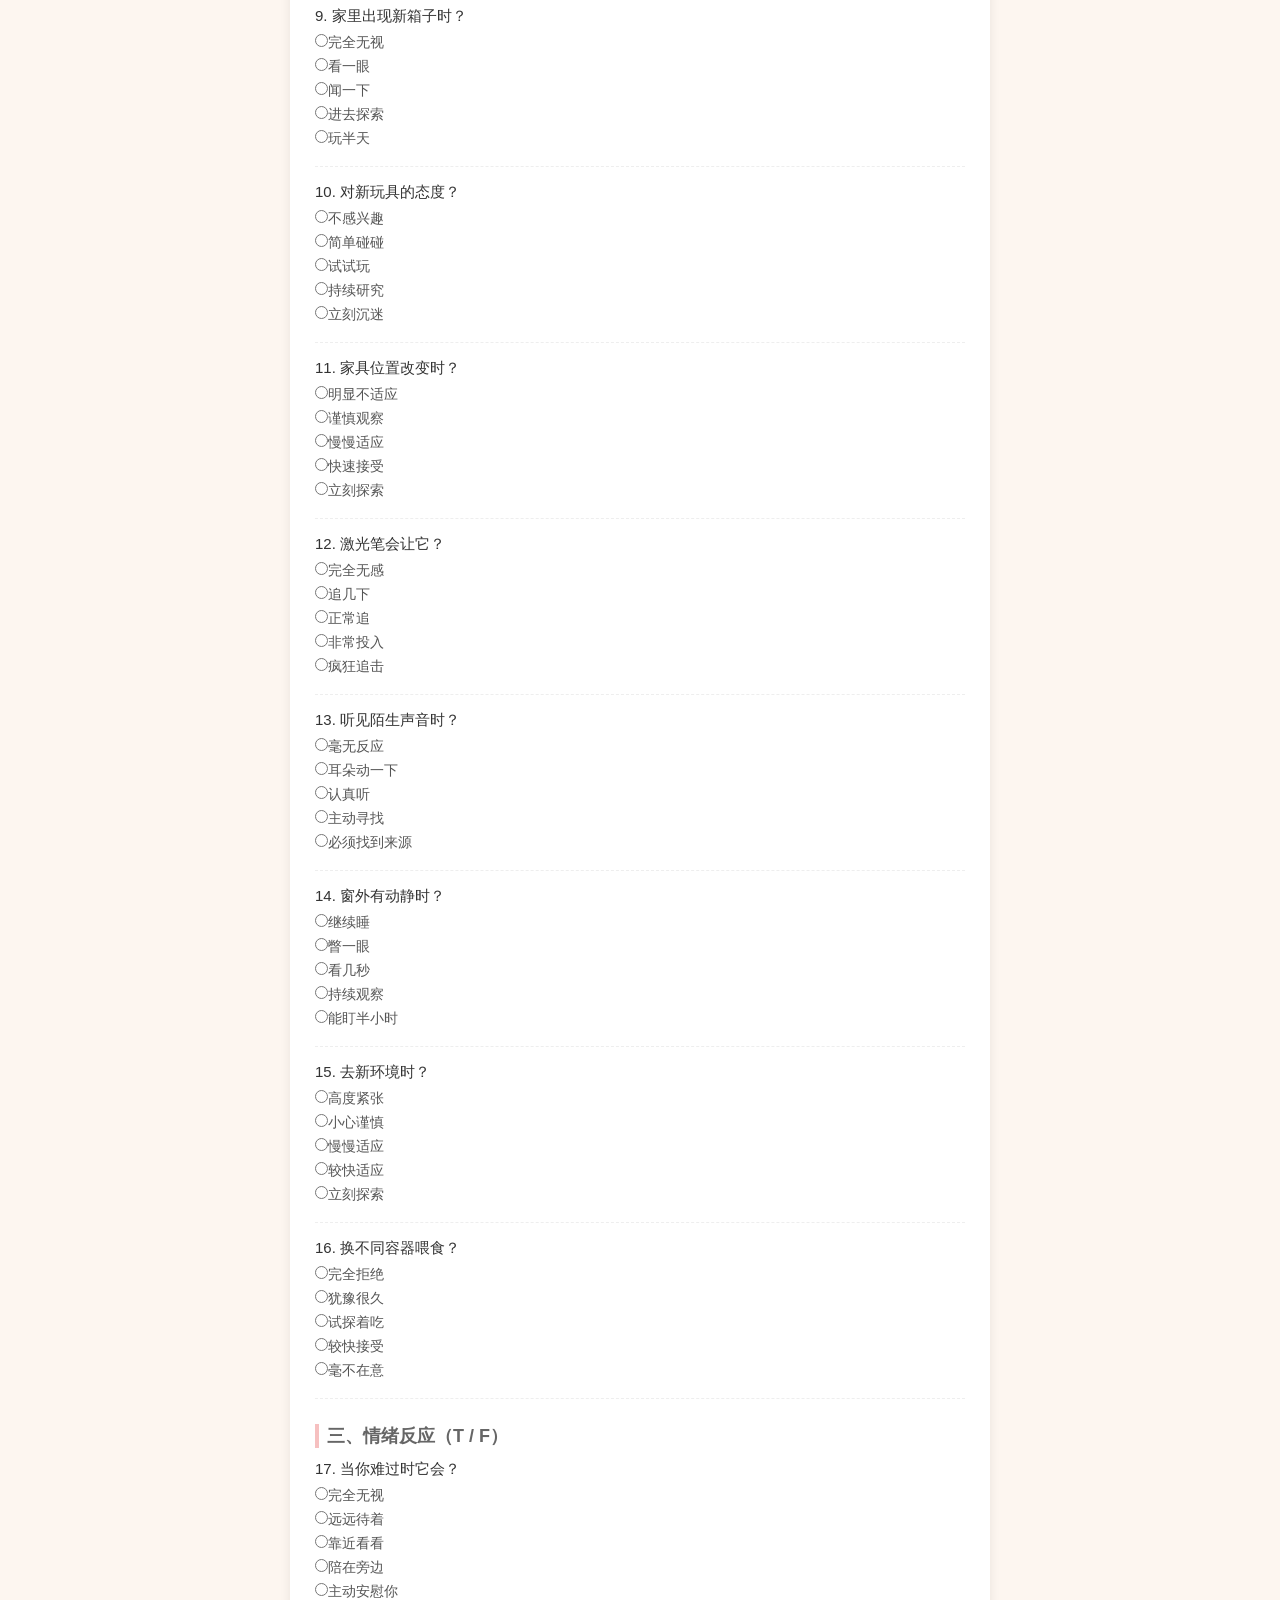
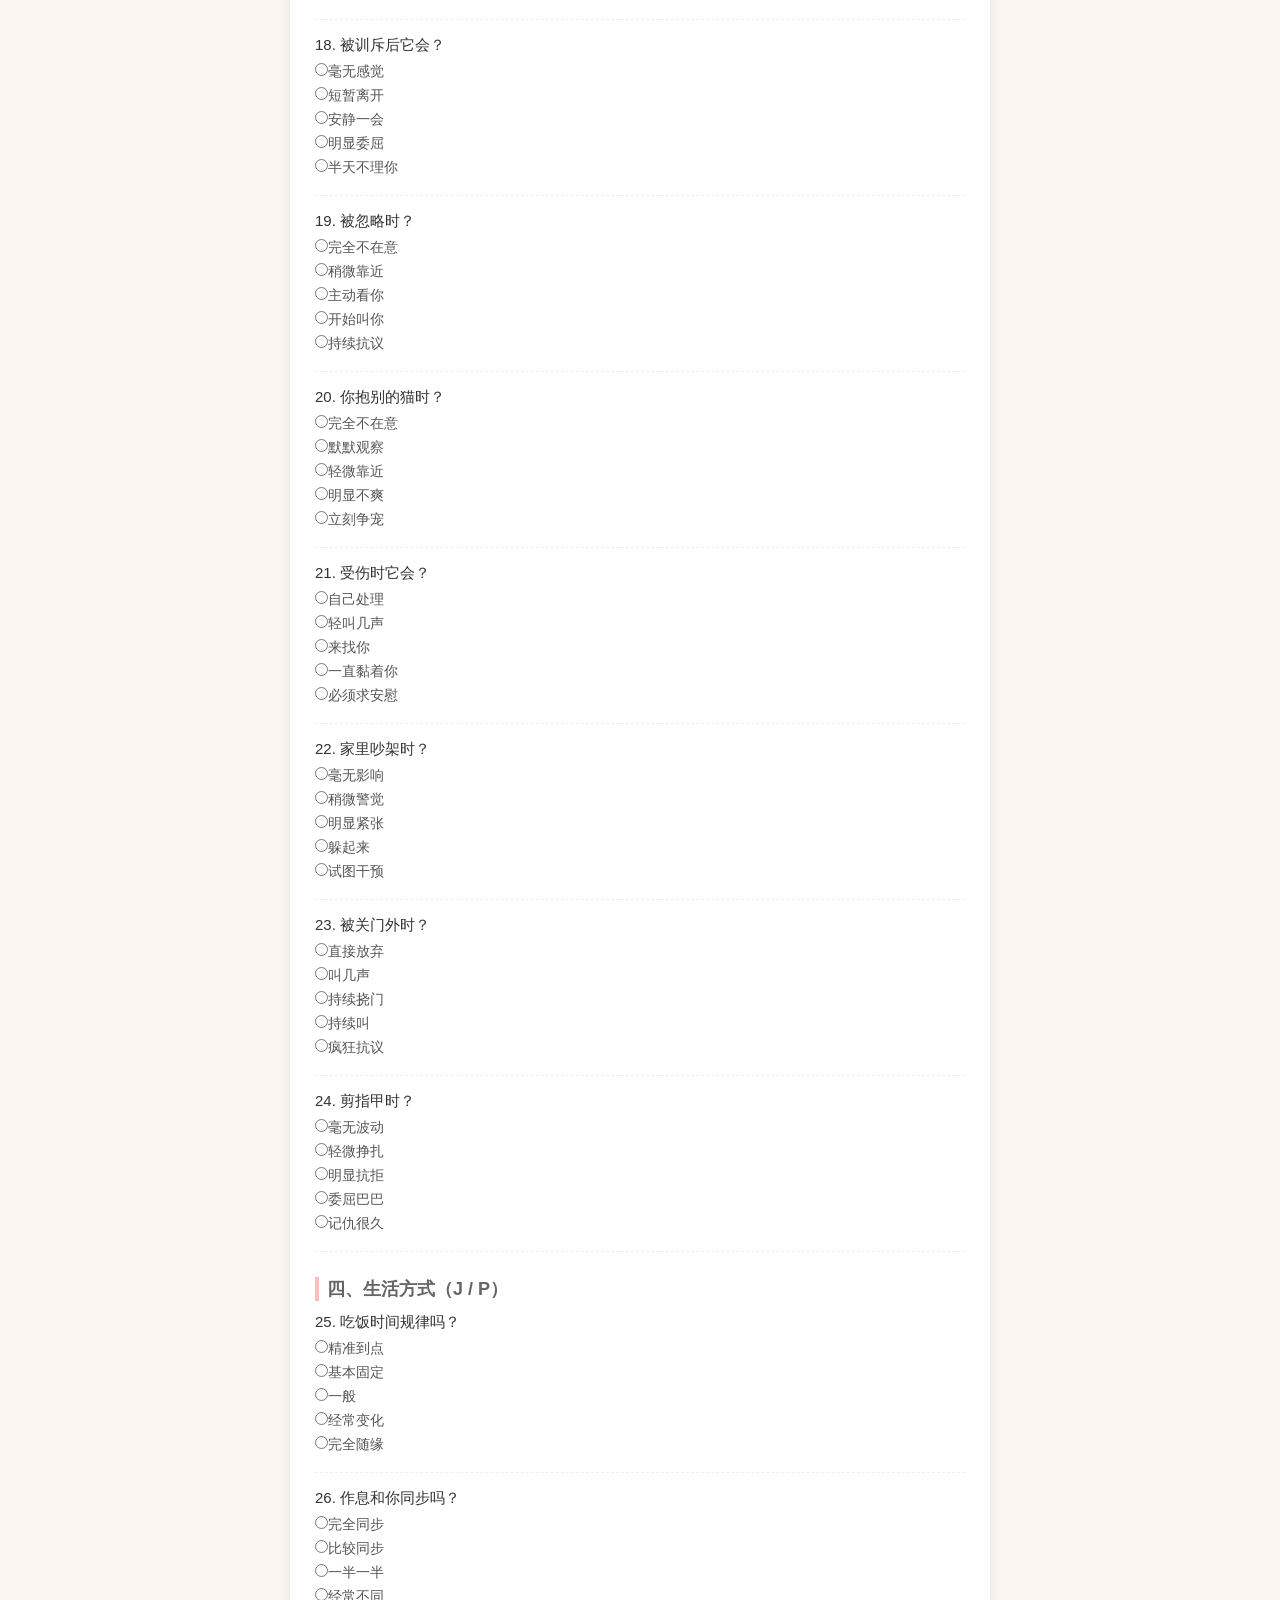
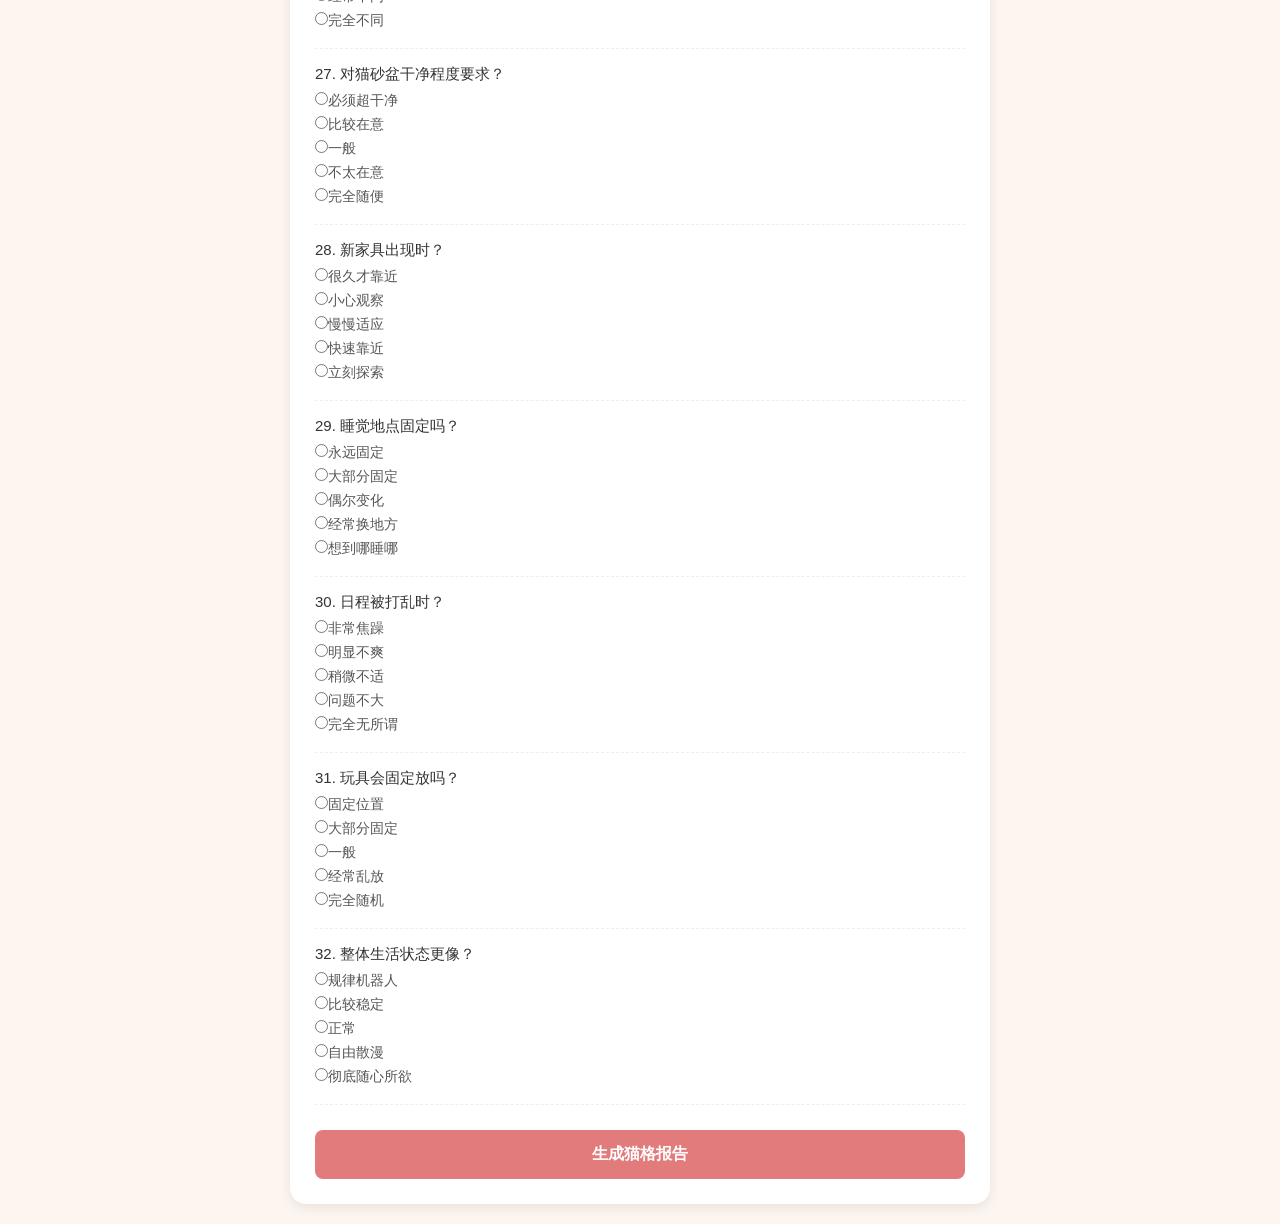
==== commit cf196e3c: "Add files via upload" ====
--- a/index.html
+++ b/index.html
@@ -1,190 +1,331 @@
+<!-- index.html -->
 <!DOCTYPE html>
 <html lang="zh-CN">
 <head>
-<meta charset="UTF-8">
-<meta name="viewport" content="width=device-width, initial-scale=1.0">
-<title>MaoBTI猫格测试</title>
-<link rel="stylesheet" href="style.css">
+<meta charset="UTF-8" />
+<meta name="viewport" content="width=device-width, initial-scale=1.0"/>
+<title>MaoBTI 猫格测试</title>
+<link rel="stylesheet" href="style.css"/>
 </head>
 <body>
+
 <div class="box">
-<h1>🐱 MaoBTI猫格测试</h1>
+
+<h1>🐱 MaoBTI 猫格测试</h1>
+<p class="subTitle">通过 32 道行为题，分析你家猫咪的真实“猫格人格”</p>
 
 <form id="catForm">
 
-<!-- E -->
-<div class="part"><h2>一、社交驱动力</h2>
-<div class="q"><p>1. 回家反应</p>
-<label><input type="radio" name="E1" value="1" required>无视</label>
-<label><input type="radio" name="E1" value="3">看一眼</label>
-<label><input type="radio" name="E1" value="5">迎接</label></div>
-
-<div class="q"><p>2. 主动互动</p>
-<label><input type="radio" name="E2" value="1">几乎没有</label>
+<!-- E/I -->
+<div class="part">
+<h2>一、社交驱动力（E / I）</h2>
+
+<div class="q">
+<p>1. 你回家时它的反应？</p>
+<label><input type="radio" name="E1" value="1" required>继续睡觉，完全不理</label>
+<label><input type="radio" name="E1" value="2">抬头看一眼</label>
+<label><input type="radio" name="E1" value="3">过一会儿靠近</label>
+<label><input type="radio" name="E1" value="4">主动走向你</label>
+<label><input type="radio" name="E1" value="5">门口迎接疯狂贴贴</label>
+</div>
+
+<div class="q">
+<p>2. 它主动找你互动的频率？</p>
+<label><input type="radio" name="E2" value="1">几乎从不</label>
+<label><input type="radio" name="E2" value="2">偶尔</label>
 <label><input type="radio" name="E2" value="3">一般</label>
-<label><input type="radio" name="E2" value="5">频繁</label></div>
-
-<div class="q"><p>3. 是否跟随你</p>
-<label><input type="radio" name="E3" value="1">不跟</label>
-<label><input type="radio" name="E3" value="3">偶尔</label>
-<label><input type="radio" name="E3" value="5">一直跟</label></div>
-
-<div class="q"><p>4. 陌生人来访</p>
-<label><input type="radio" name="E4" value="1">躲</label>
-<label><input type="radio" name="E4" value="3">观察</label>
-<label><input type="radio" name="E4" value="5">靠近</label></div>
-
-<div class="q"><p>5. 是否贴贴</p>
-<label><input type="radio" name="E5" value="1">不贴</label>
-<label><input type="radio" name="E5" value="3">偶尔</label>
-<label><input type="radio" name="E5" value="5">频繁</label></div>
-
-<div class="q"><p>6. 工作时打扰</p>
-<label><input type="radio" name="E6" value="1">不会</label>
-<label><input type="radio" name="E6" value="3">偶尔</label>
-<label><input type="radio" name="E6" value="5">经常</label></div>
-
-<div class="q"><p>7. 是否喜欢被抱</p>
-<label><input type="radio" name="E7" value="1">抗拒</label>
-<label><input type="radio" name="E7" value="3">看心情</label>
-<label><input type="radio" name="E7" value="5">喜欢</label></div>
-
-<div class="q"><p>8. 离开后反应</p>
-<label><input type="radio" name="E8" value="1">无所谓</label>
-<label><input type="radio" name="E8" value="3">偶尔找</label>
-<label><input type="radio" name="E8" value="5">等你</label></div>
-</div>
-
-<!-- S -->
-<div class="part"><h2>二、探索方式</h2>
-<div class="q"><p>9. 新箱子</p>
-<label><input type="radio" name="S1" value="1" required>无视</label>
-<label><input type="radio" name="S1" value="3">闻</label>
-<label><input type="radio" name="S1" value="5">玩</label></div>
-
-<div class="q"><p>10. 新玩具</p>
-<label><input type="radio" name="S2" value="1">不玩</label>
-<label><input type="radio" name="S2" value="3">试试</label>
-<label><input type="radio" name="S2" value="5">沉迷</label></div>
-
-<div class="q"><p>11. 家具变化</p>
-<label><input type="radio" name="S3" value="1">紧张</label>
-<label><input type="radio" name="S3" value="3">适应</label>
-<label><input type="radio" name="S3" value="5">探索</label></div>
-
-<div class="q"><p>12. 激光笔</p>
-<label><input type="radio" name="S4" value="1">无感</label>
-<label><input type="radio" name="S4" value="3">追几次</label>
-<label><input type="radio" name="S4" value="5">疯狂</label></div>
-
-<div class="q"><p>13. 新声音</p>
-<label><input type="radio" name="S5" value="1">忽略</label>
-<label><input type="radio" name="S5" value="3">听</label>
-<label><input type="radio" name="S5" value="5">找源头</label></div>
-
-<div class="q"><p>14. 窗外动静</p>
-<label><input type="radio" name="S6" value="1">不看</label>
-<label><input type="radio" name="S6" value="3">看一会</label>
-<label><input type="radio" name="S6" value="5">盯很久</label></div>
-
-<div class="q"><p>15. 新环境</p>
-<label><input type="radio" name="S7" value="1">紧张</label>
-<label><input type="radio" name="S7" value="3">适应</label>
-<label><input type="radio" name="S7" value="5">探索</label></div>
-
-<div class="q"><p>16. 不同容器</p>
-<label><input type="radio" name="S8" value="1">拒绝</label>
-<label><input type="radio" name="S8" value="3">犹豫</label>
-<label><input type="radio" name="S8" value="5">接受</label></div>
-</div>
-
-<!-- T -->
-<div class="part"><h2>三、情绪反应</h2>
-<div class="q"><p>17. 你难过</p>
-<label><input type="radio" name="T1" value="1" required>无感</label>
-<label><input type="radio" name="T1" value="3">靠近</label>
-<label><input type="radio" name="T1" value="5">安抚</label></div>
-
-<div class="q"><p>18. 被训斥</p>
-<label><input type="radio" name="T2" value="1">无所谓</label>
-<label><input type="radio" name="T2" value="3">躲一下</label>
-<label><input type="radio" name="T2" value="5">委屈</label></div>
-
-<div class="q"><p>19. 被忽略</p>
-<label><input type="radio" name="T3" value="1">不在意</label>
-<label><input type="radio" name="T3" value="3">靠近</label>
-<label><input type="radio" name="T3" value="5">抗议</label></div>
-
-<div class="q"><p>20. 抱别的猫</p>
-<label><input type="radio" name="T4" value="1">无所谓</label>
-<label><input type="radio" name="T4" value="3">观察</label>
-<label><input type="radio" name="T4" value="5">争宠</label></div>
-
-<div class="q"><p>21. 受伤</p>
+<label><input type="radio" name="E2" value="4">经常</label>
+<label><input type="radio" name="E2" value="5">时时刻刻</label>
+</div>
+
+<div class="q">
+<p>3. 你工作时它会？</p>
+<label><input type="radio" name="E3" value="1">完全不靠近</label>
+<label><input type="radio" name="E3" value="2">远远待着</label>
+<label><input type="radio" name="E3" value="3">偶尔靠近</label>
+<label><input type="radio" name="E3" value="4">趴在附近</label>
+<label><input type="radio" name="E3" value="5">直接压键盘</label>
+</div>
+
+<div class="q">
+<p>4. 陌生人来家里时？</p>
+<label><input type="radio" name="E4" value="1">立刻躲起来</label>
+<label><input type="radio" name="E4" value="2">远处观察</label>
+<label><input type="radio" name="E4" value="3">保持距离</label>
+<label><input type="radio" name="E4" value="4">主动靠近闻</label>
+<label><input type="radio" name="E4" value="5">直接贴人</label>
+</div>
+
+<div class="q">
+<p>5. 它会不会一直跟着你？</p>
+<label><input type="radio" name="E5" value="1">从不</label>
+<label><input type="radio" name="E5" value="2">偶尔</label>
+<label><input type="radio" name="E5" value="3">一半时间</label>
+<label><input type="radio" name="E5" value="4">大部分时间</label>
+<label><input type="radio" name="E5" value="5">你去哪它去哪</label>
+</div>
+
+<div class="q">
+<p>6. 它喜欢被抱吗？</p>
+<label><input type="radio" name="E6" value="1">极度抗拒</label>
+<label><input type="radio" name="E6" value="2">只能抱几秒</label>
+<label><input type="radio" name="E6" value="3">看心情</label>
+<label><input type="radio" name="E6" value="4">比较喜欢</label>
+<label><input type="radio" name="E6" value="5">主动求抱</label>
+</div>
+
+<div class="q">
+<p>7. 你长时间不在家后它会？</p>
+<label><input type="radio" name="E7" value="1">毫无反应</label>
+<label><input type="radio" name="E7" value="2">稍微关注</label>
+<label><input type="radio" name="E7" value="3">变粘一点</label>
+<label><input type="radio" name="E7" value="4">明显黏人</label>
+<label><input type="radio" name="E7" value="5">守门等你</label>
+</div>
+
+<div class="q">
+<p>8. 它是否经常主动贴贴？</p>
+<label><input type="radio" name="E8" value="1">从不</label>
+<label><input type="radio" name="E8" value="2">很少</label>
+<label><input type="radio" name="E8" value="3">偶尔</label>
+<label><input type="radio" name="E8" value="4">经常</label>
+<label><input type="radio" name="E8" value="5">一天好多次</label>
+</div>
+</div>
+
+<!-- S/N -->
+<div class="part">
+<h2>二、探索方式（S / N）</h2>
+
+<div class="q">
+<p>9. 家里出现新箱子时？</p>
+<label><input type="radio" name="S1" value="1" required>完全无视</label>
+<label><input type="radio" name="S1" value="2">看一眼</label>
+<label><input type="radio" name="S1" value="3">闻一下</label>
+<label><input type="radio" name="S1" value="4">进去探索</label>
+<label><input type="radio" name="S1" value="5">玩半天</label>
+</div>
+
+<div class="q">
+<p>10. 对新玩具的态度？</p>
+<label><input type="radio" name="S2" value="1">不感兴趣</label>
+<label><input type="radio" name="S2" value="2">简单碰碰</label>
+<label><input type="radio" name="S2" value="3">试试玩</label>
+<label><input type="radio" name="S2" value="4">持续研究</label>
+<label><input type="radio" name="S2" value="5">立刻沉迷</label>
+</div>
+
+<div class="q">
+<p>11. 家具位置改变时？</p>
+<label><input type="radio" name="S3" value="1">明显不适应</label>
+<label><input type="radio" name="S3" value="2">谨慎观察</label>
+<label><input type="radio" name="S3" value="3">慢慢适应</label>
+<label><input type="radio" name="S3" value="4">快速接受</label>
+<label><input type="radio" name="S3" value="5">立刻探索</label>
+</div>
+
+<div class="q">
+<p>12. 激光笔会让它？</p>
+<label><input type="radio" name="S4" value="1">完全无感</label>
+<label><input type="radio" name="S4" value="2">追几下</label>
+<label><input type="radio" name="S4" value="3">正常追</label>
+<label><input type="radio" name="S4" value="4">非常投入</label>
+<label><input type="radio" name="S4" value="5">疯狂追击</label>
+</div>
+
+<div class="q">
+<p>13. 听见陌生声音时？</p>
+<label><input type="radio" name="S5" value="1">毫无反应</label>
+<label><input type="radio" name="S5" value="2">耳朵动一下</label>
+<label><input type="radio" name="S5" value="3">认真听</label>
+<label><input type="radio" name="S5" value="4">主动寻找</label>
+<label><input type="radio" name="S5" value="5">必须找到来源</label>
+</div>
+
+<div class="q">
+<p>14. 窗外有动静时？</p>
+<label><input type="radio" name="S6" value="1">继续睡</label>
+<label><input type="radio" name="S6" value="2">瞥一眼</label>
+<label><input type="radio" name="S6" value="3">看几秒</label>
+<label><input type="radio" name="S6" value="4">持续观察</label>
+<label><input type="radio" name="S6" value="5">能盯半小时</label>
+</div>
+
+<div class="q">
+<p>15. 去新环境时？</p>
+<label><input type="radio" name="S7" value="1">高度紧张</label>
+<label><input type="radio" name="S7" value="2">小心谨慎</label>
+<label><input type="radio" name="S7" value="3">慢慢适应</label>
+<label><input type="radio" name="S7" value="4">较快适应</label>
+<label><input type="radio" name="S7" value="5">立刻探索</label>
+</div>
+
+<div class="q">
+<p>16. 换不同容器喂食？</p>
+<label><input type="radio" name="S8" value="1">完全拒绝</label>
+<label><input type="radio" name="S8" value="2">犹豫很久</label>
+<label><input type="radio" name="S8" value="3">试探着吃</label>
+<label><input type="radio" name="S8" value="4">较快接受</label>
+<label><input type="radio" name="S8" value="5">毫不在意</label>
+</div>
+</div>
+
+<!-- T/F -->
+<div class="part">
+<h2>三、情绪反应（T / F）</h2>
+
+<div class="q">
+<p>17. 当你难过时它会？</p>
+<label><input type="radio" name="T1" value="1" required>完全无视</label>
+<label><input type="radio" name="T1" value="2">远远待着</label>
+<label><input type="radio" name="T1" value="3">靠近看看</label>
+<label><input type="radio" name="T1" value="4">陪在旁边</label>
+<label><input type="radio" name="T1" value="5">主动安慰你</label>
+</div>
+
+<div class="q">
+<p>18. 被训斥后它会？</p>
+<label><input type="radio" name="T2" value="1">毫无感觉</label>
+<label><input type="radio" name="T2" value="2">短暂离开</label>
+<label><input type="radio" name="T2" value="3">安静一会</label>
+<label><input type="radio" name="T2" value="4">明显委屈</label>
+<label><input type="radio" name="T2" value="5">半天不理你</label>
+</div>
+
+<div class="q">
+<p>19. 被忽略时？</p>
+<label><input type="radio" name="T3" value="1">完全不在意</label>
+<label><input type="radio" name="T3" value="2">稍微靠近</label>
+<label><input type="radio" name="T3" value="3">主动看你</label>
+<label><input type="radio" name="T3" value="4">开始叫你</label>
+<label><input type="radio" name="T3" value="5">持续抗议</label>
+</div>
+
+<div class="q">
+<p>20. 你抱别的猫时？</p>
+<label><input type="radio" name="T4" value="1">完全不在意</label>
+<label><input type="radio" name="T4" value="2">默默观察</label>
+<label><input type="radio" name="T4" value="3">轻微靠近</label>
+<label><input type="radio" name="T4" value="4">明显不爽</label>
+<label><input type="radio" name="T4" value="5">立刻争宠</label>
+</div>
+
+<div class="q">
+<p>21. 受伤时它会？</p>
 <label><input type="radio" name="T5" value="1">自己处理</label>
-<label><input type="radio" name="T5" value="3">叫一下</label>
-<label><input type="radio" name="T5" value="5">找你</label></div>
-
-<div class="q"><p>22. 家里争吵</p>
-<label><input type="radio" name="T6" value="1">无感</label>
-<label><input type="radio" name="T6" value="3">紧张</label>
-<label><input type="radio" name="T6" value="5">干预</label></div>
-
-<div class="q"><p>23. 被关门外</p>
-<label><input type="radio" name="T7" value="1">放弃</label>
-<label><input type="radio" name="T7" value="3">叫一会</label>
-<label><input type="radio" name="T7" value="5">一直叫</label></div>
-
-<div class="q"><p>24. 剪指甲</p>
-<label><input type="radio" name="T8" value="1">冷静</label>
-<label><input type="radio" name="T8" value="3">挣扎</label>
-<label><input type="radio" name="T8" value="5">记仇</label></div>
-</div>
-
-<!-- J -->
-<div class="part"><h2>四、生活方式</h2>
-<div class="q"><p>25. 吃饭规律</p>
-<label><input type="radio" name="J1" value="1" required>准时</label>
+<label><input type="radio" name="T5" value="2">轻叫几声</label>
+<label><input type="radio" name="T5" value="3">来找你</label>
+<label><input type="radio" name="T5" value="4">一直黏着你</label>
+<label><input type="radio" name="T5" value="5">必须求安慰</label>
+</div>
+
+<div class="q">
+<p>22. 家里吵架时？</p>
+<label><input type="radio" name="T6" value="1">毫无影响</label>
+<label><input type="radio" name="T6" value="2">稍微警觉</label>
+<label><input type="radio" name="T6" value="3">明显紧张</label>
+<label><input type="radio" name="T6" value="4">躲起来</label>
+<label><input type="radio" name="T6" value="5">试图干预</label>
+</div>
+
+<div class="q">
+<p>23. 被关门外时？</p>
+<label><input type="radio" name="T7" value="1">直接放弃</label>
+<label><input type="radio" name="T7" value="2">叫几声</label>
+<label><input type="radio" name="T7" value="3">持续挠门</label>
+<label><input type="radio" name="T7" value="4">持续叫</label>
+<label><input type="radio" name="T7" value="5">疯狂抗议</label>
+</div>
+
+<div class="q">
+<p>24. 剪指甲时？</p>
+<label><input type="radio" name="T8" value="1">毫无波动</label>
+<label><input type="radio" name="T8" value="2">轻微挣扎</label>
+<label><input type="radio" name="T8" value="3">明显抗拒</label>
+<label><input type="radio" name="T8" value="4">委屈巴巴</label>
+<label><input type="radio" name="T8" value="5">记仇很久</label>
+</div>
+</div>
+
+<!-- J/P -->
+<div class="part">
+<h2>四、生活方式（J / P）</h2>
+
+<div class="q">
+<p>25. 吃饭时间规律吗？</p>
+<label><input type="radio" name="J1" value="1" required>精准到点</label>
+<label><input type="radio" name="J1" value="2">基本固定</label>
 <label><input type="radio" name="J1" value="3">一般</label>
-<label><input type="radio" name="J1" value="5">随缘</label></div>
-
-<div class="q"><p>26. 作息同步</p>
-<label><input type="radio" name="J2" value="1">同步</label>
-<label><input type="radio" name="J2" value="3">一般</label>
-<label><input type="radio" name="J2" value="5">不同</label></div>
-
-<div class="q"><p>27. 猫砂要求</p>
-<label><input type="radio" name="J3" value="1">很高</label>
+<label><input type="radio" name="J1" value="4">经常变化</label>
+<label><input type="radio" name="J1" value="5">完全随缘</label>
+</div>
+
+<div class="q">
+<p>26. 作息和你同步吗？</p>
+<label><input type="radio" name="J2" value="1">完全同步</label>
+<label><input type="radio" name="J2" value="2">比较同步</label>
+<label><input type="radio" name="J2" value="3">一半一半</label>
+<label><input type="radio" name="J2" value="4">经常不同</label>
+<label><input type="radio" name="J2" value="5">完全不同</label>
+</div>
+
+<div class="q">
+<p>27. 对猫砂盆干净程度要求？</p>
+<label><input type="radio" name="J3" value="1">必须超干净</label>
+<label><input type="radio" name="J3" value="2">比较在意</label>
 <label><input type="radio" name="J3" value="3">一般</label>
-<label><input type="radio" name="J3" value="5">无所谓</label></div>
-
-<div class="q"><p>28. 新家具</p>
-<label><input type="radio" name="J4" value="1">慢</label>
-<label><input type="radio" name="J4" value="3">观察</label>
-<label><input type="radio" name="J4" value="5">探索</label></div>
-
-<div class="q"><p>29. 睡觉位置</p>
-<label><input type="radio" name="J5" value="1">固定</label>
-<label><input type="radio" name="J5" value="3">变化</label>
-<label><input type="radio" name="J5" value="5">随便</label></div>
-
-<div class="q"><p>30. 日程被打乱</p>
-<label><input type="radio" name="J6" value="1">不适</label>
-<label><input type="radio" name="J6" value="3">稍微</label>
-<label><input type="radio" name="J6" value="5">无所谓</label></div>
-
-<div class="q"><p>31. 玩具摆放</p>
-<label><input type="radio" name="J7" value="1">固定</label>
+<label><input type="radio" name="J3" value="4">不太在意</label>
+<label><input type="radio" name="J3" value="5">完全随便</label>
+</div>
+
+<div class="q">
+<p>28. 新家具出现时？</p>
+<label><input type="radio" name="J4" value="1">很久才靠近</label>
+<label><input type="radio" name="J4" value="2">小心观察</label>
+<label><input type="radio" name="J4" value="3">慢慢适应</label>
+<label><input type="radio" name="J4" value="4">快速靠近</label>
+<label><input type="radio" name="J4" value="5">立刻探索</label>
+</div>
+
+<div class="q">
+<p>29. 睡觉地点固定吗？</p>
+<label><input type="radio" name="J5" value="1">永远固定</label>
+<label><input type="radio" name="J5" value="2">大部分固定</label>
+<label><input type="radio" name="J5" value="3">偶尔变化</label>
+<label><input type="radio" name="J5" value="4">经常换地方</label>
+<label><input type="radio" name="J5" value="5">想到哪睡哪</label>
+</div>
+
+<div class="q">
+<p>30. 日程被打乱时？</p>
+<label><input type="radio" name="J6" value="1">非常焦躁</label>
+<label><input type="radio" name="J6" value="2">明显不爽</label>
+<label><input type="radio" name="J6" value="3">稍微不适</label>
+<label><input type="radio" name="J6" value="4">问题不大</label>
+<label><input type="radio" name="J6" value="5">完全无所谓</label>
+</div>
+
+<div class="q">
+<p>31. 玩具会固定放吗？</p>
+<label><input type="radio" name="J7" value="1">固定位置</label>
+<label><input type="radio" name="J7" value="2">大部分固定</label>
 <label><input type="radio" name="J7" value="3">一般</label>
-<label><input type="radio" name="J7" value="5">乱</label></div>
-
-<div class="q"><p>32. 日常行为</p>
-<label><input type="radio" name="J8" value="1">规律</label>
-<label><input type="radio" name="J8" value="3">一般</label>
-<label><input type="radio" name="J8" value="5">随性</label></div>
+<label><input type="radio" name="J7" value="4">经常乱放</label>
+<label><input type="radio" name="J7" value="5">完全随机</label>
+</div>
+
+<div class="q">
+<p>32. 整体生活状态更像？</p>
+<label><input type="radio" name="J8" value="1">规律机器人</label>
+<label><input type="radio" name="J8" value="2">比较稳定</label>
+<label><input type="radio" name="J8" value="3">正常</label>
+<label><input type="radio" name="J8" value="4">自由散漫</label>
+<label><input type="radio" name="J8" value="5">彻底随心所欲</label>
+</div>
 </div>
 
 <button type="submit" class="submitBtn">生成猫格报告</button>
+
 </form>
 </div>
 
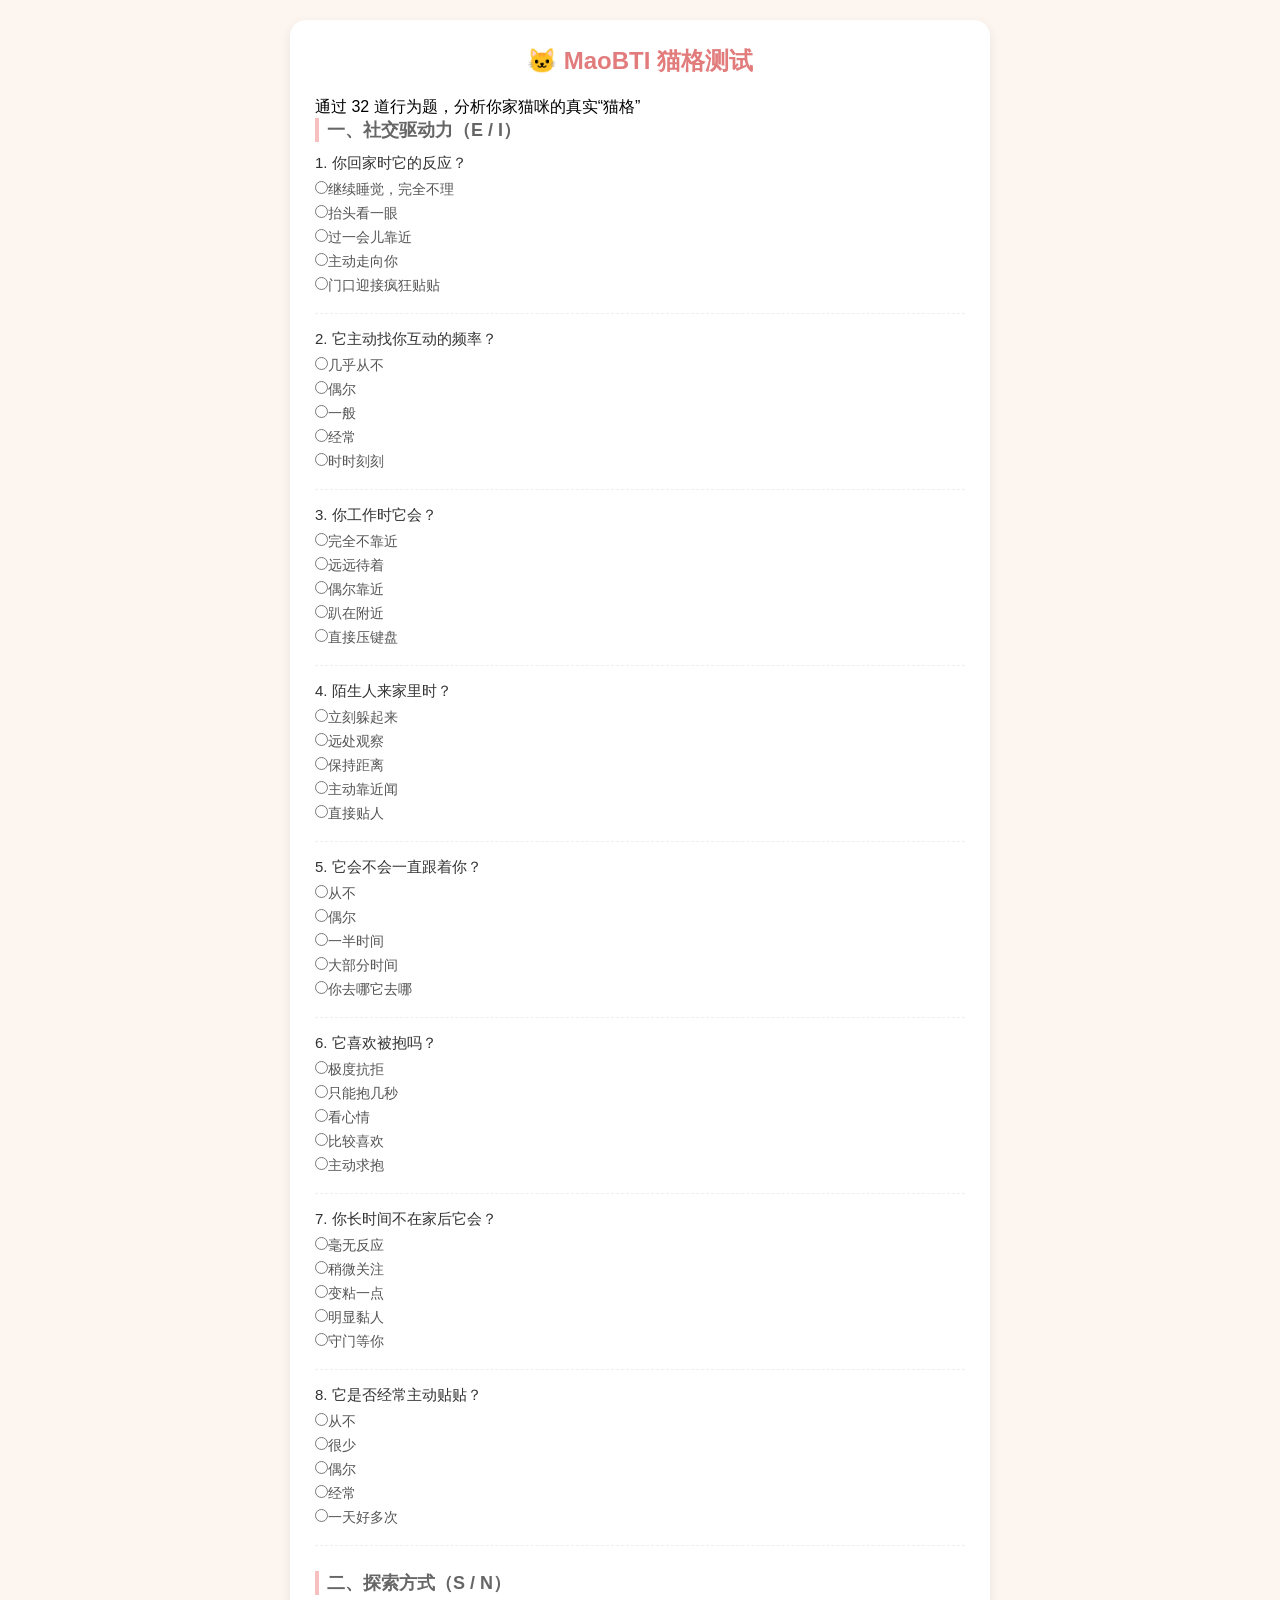
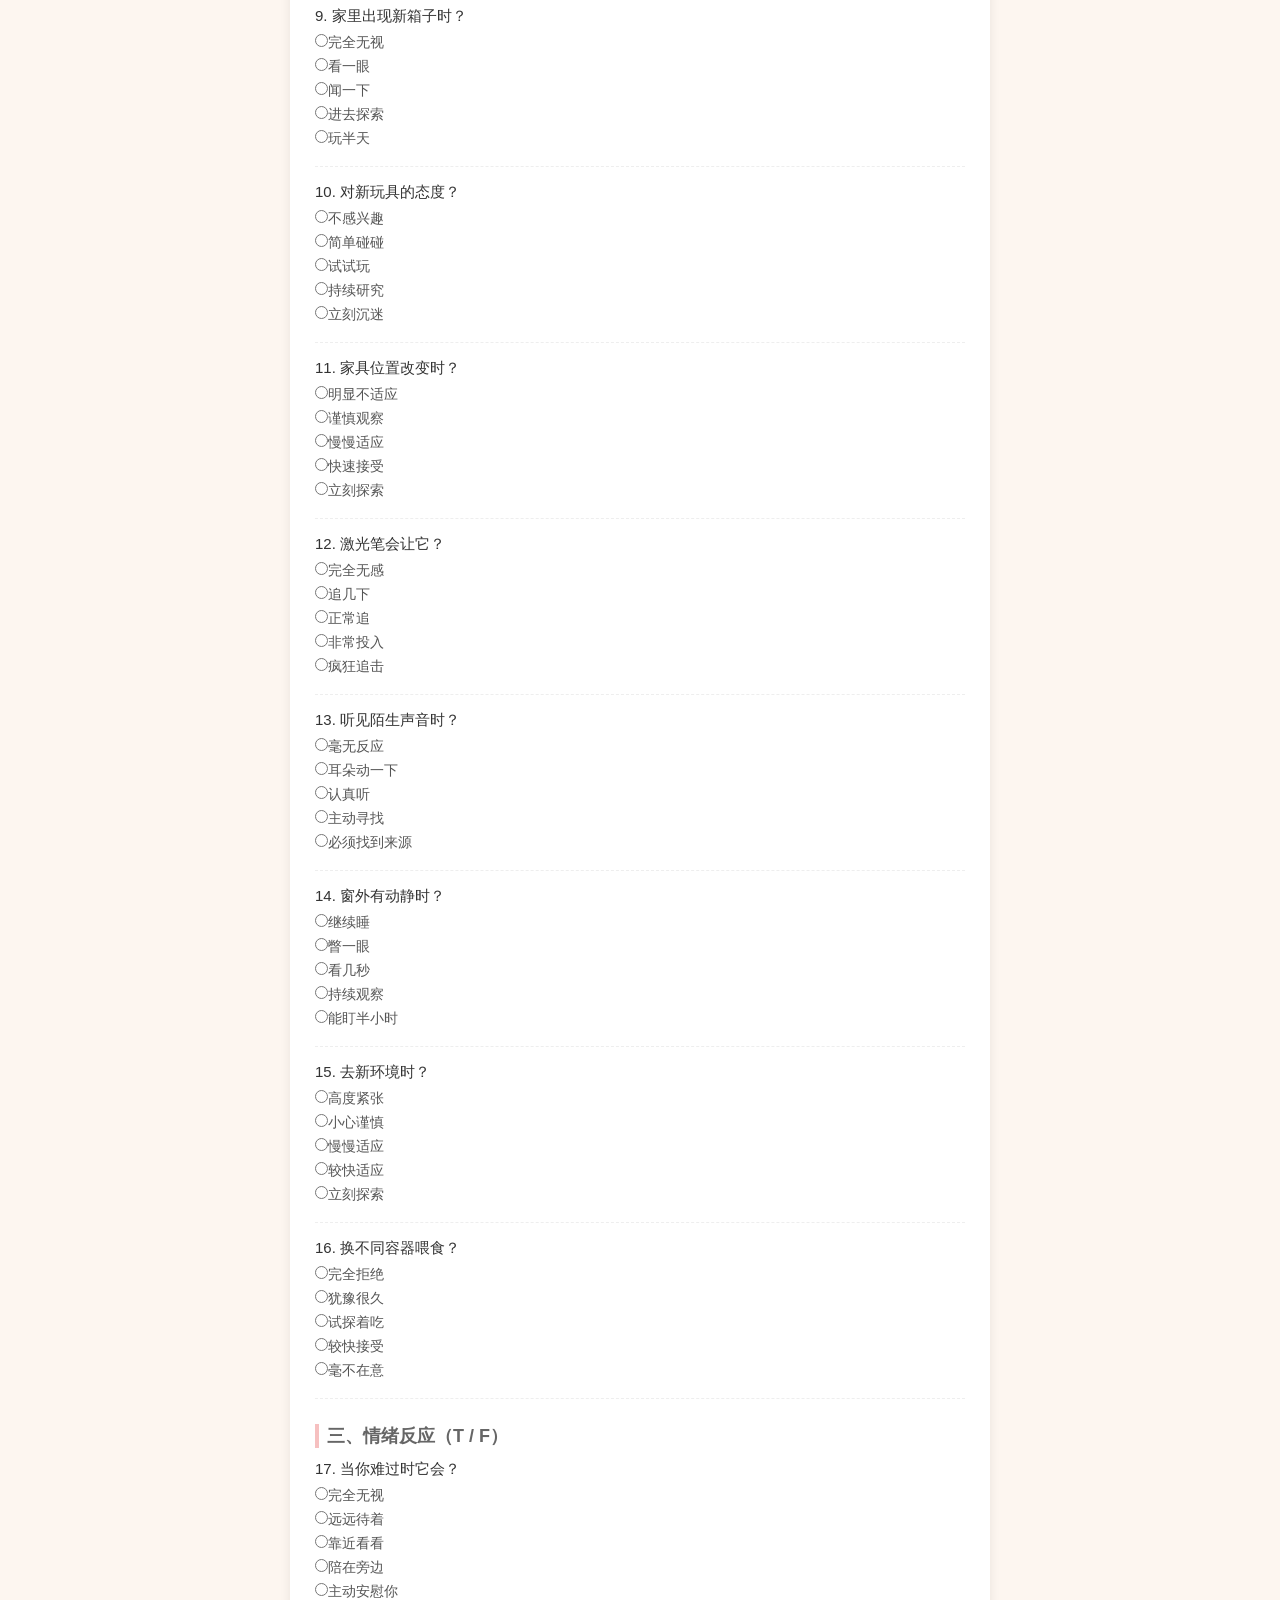
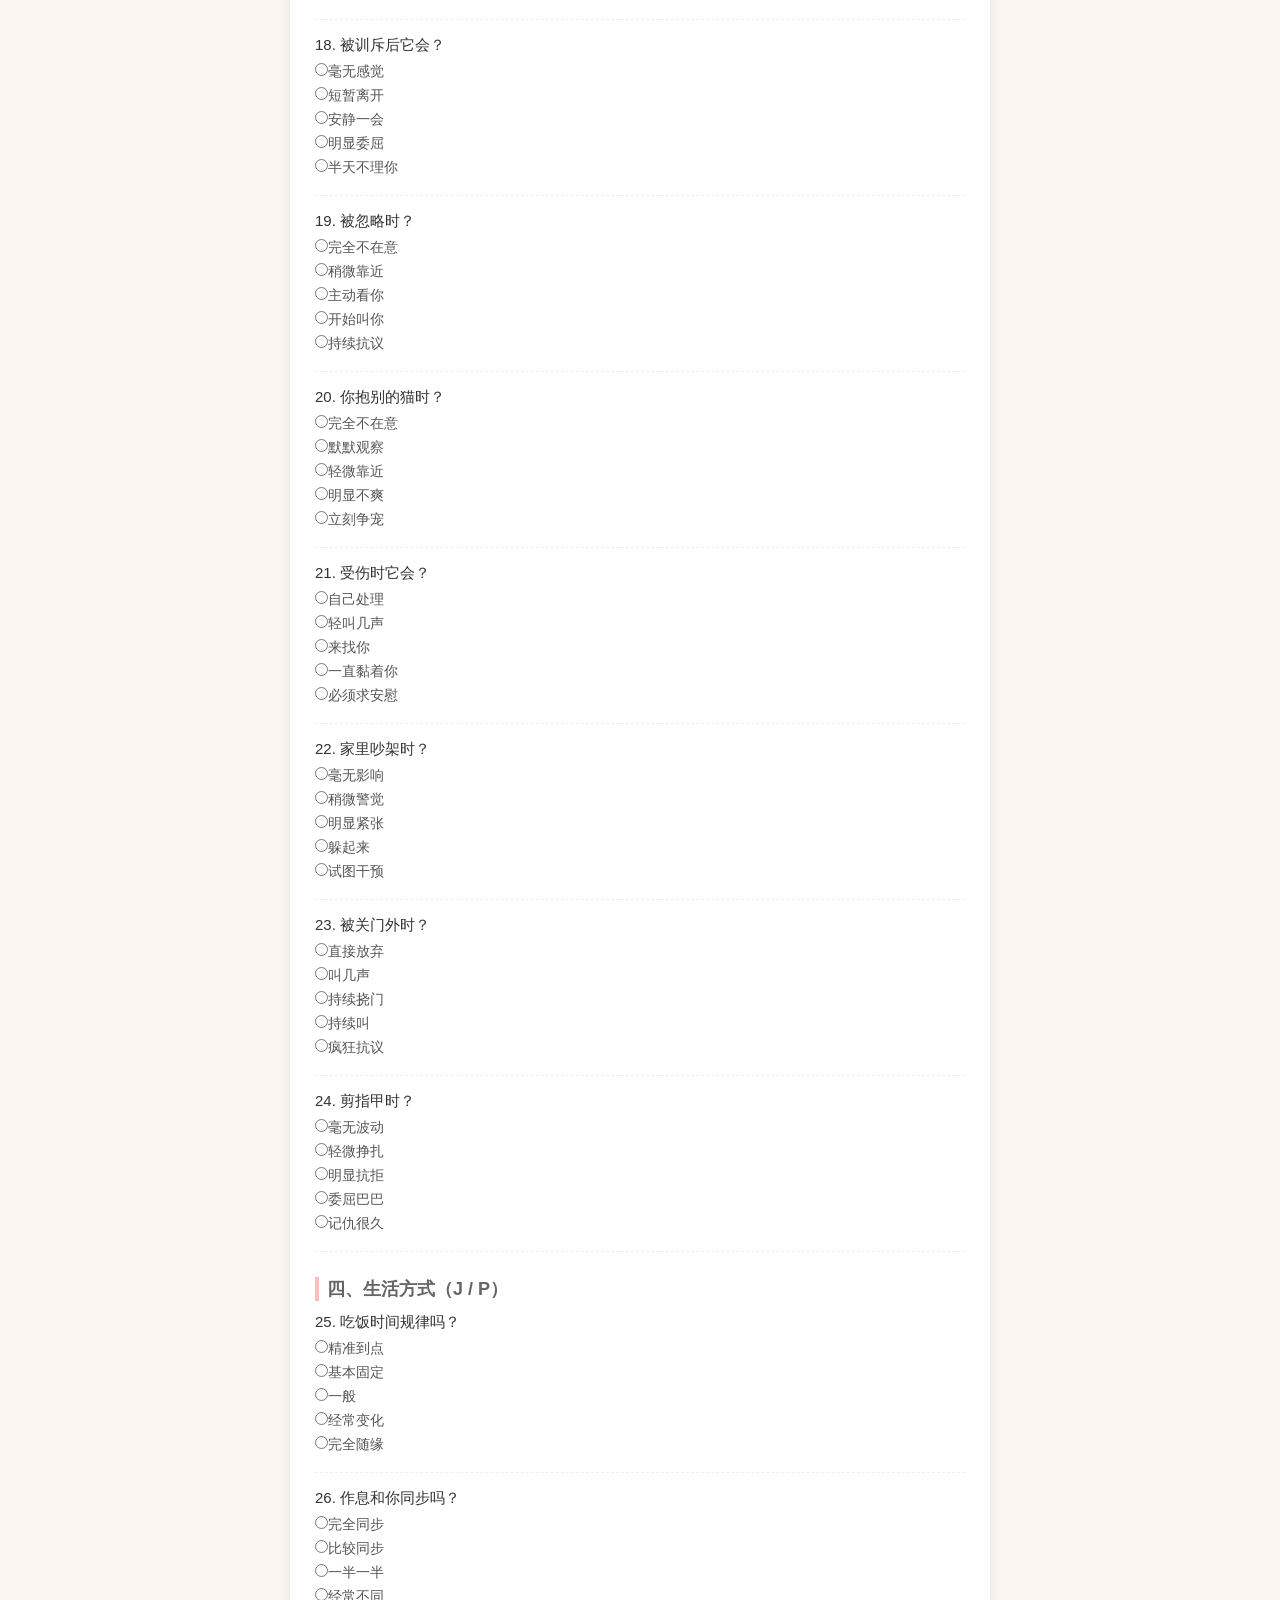
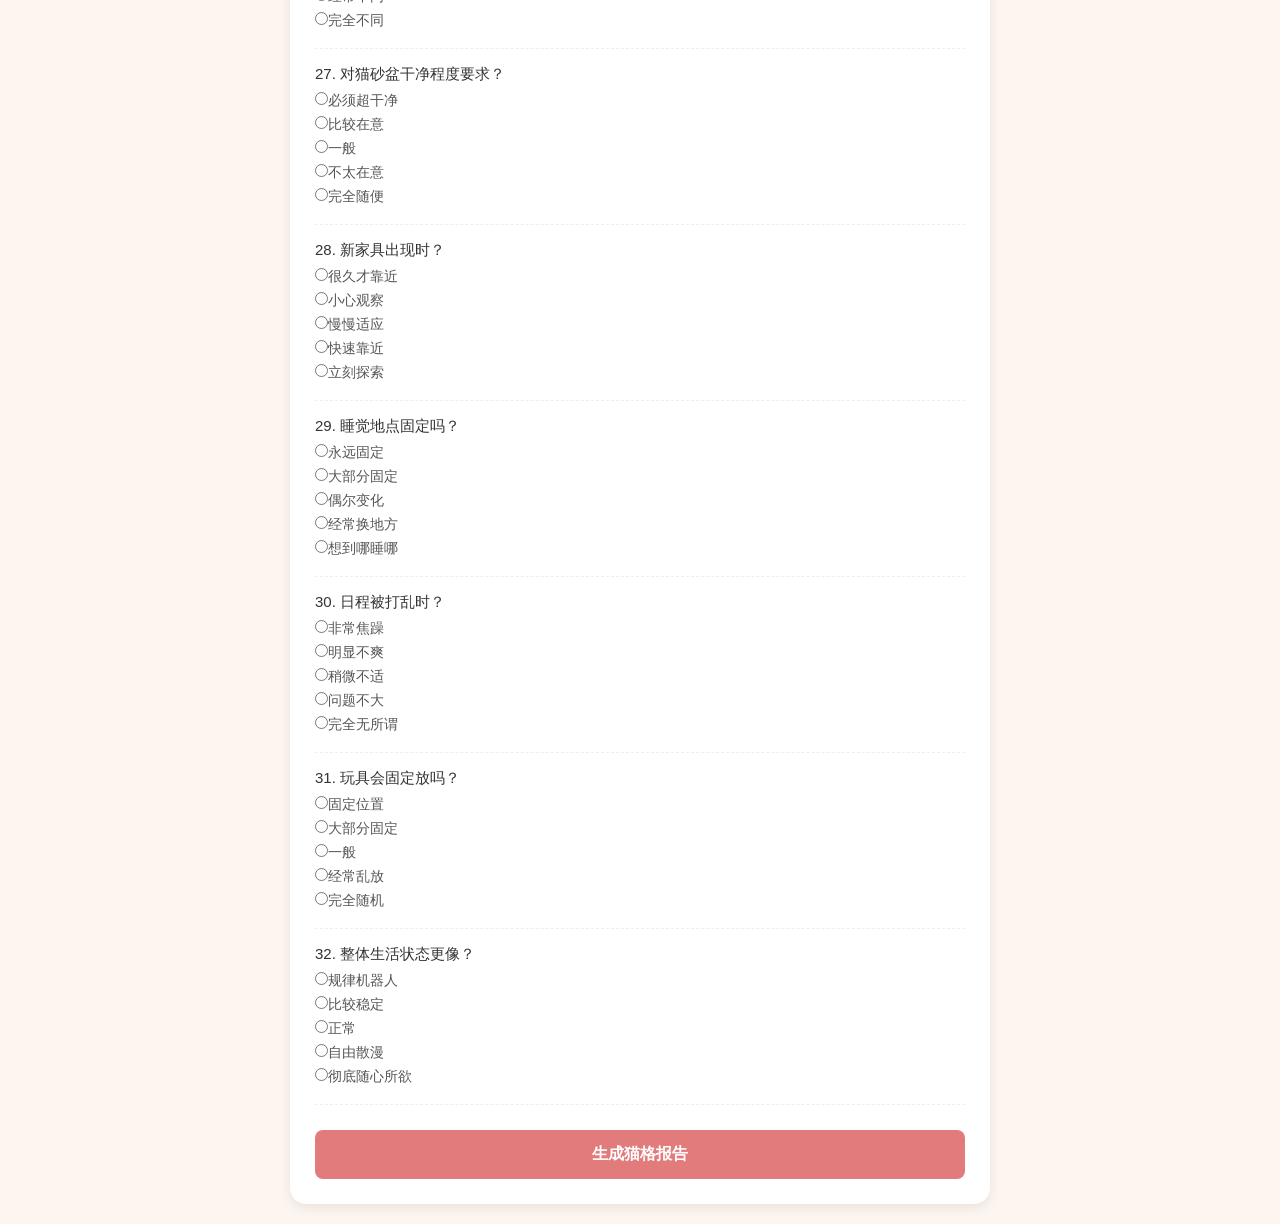
==== commit e3806818: "Update index.html" ====
--- a/index.html
+++ b/index.html
@@ -12,7 +12,7 @@
 <div class="box">
 
 <h1>🐱 MaoBTI 猫格测试</h1>
-<p class="subTitle">通过 32 道行为题，分析你家猫咪的真实“猫格人格”</p>
+<p class="subTitle">通过 32 道行为题，分析你家猫咪的真实“猫格”</p>
 
 <form id="catForm">
 
@@ -331,4 +331,4 @@
 
 <script src="script.js"></script>
 </body>
-</html>+</html>
